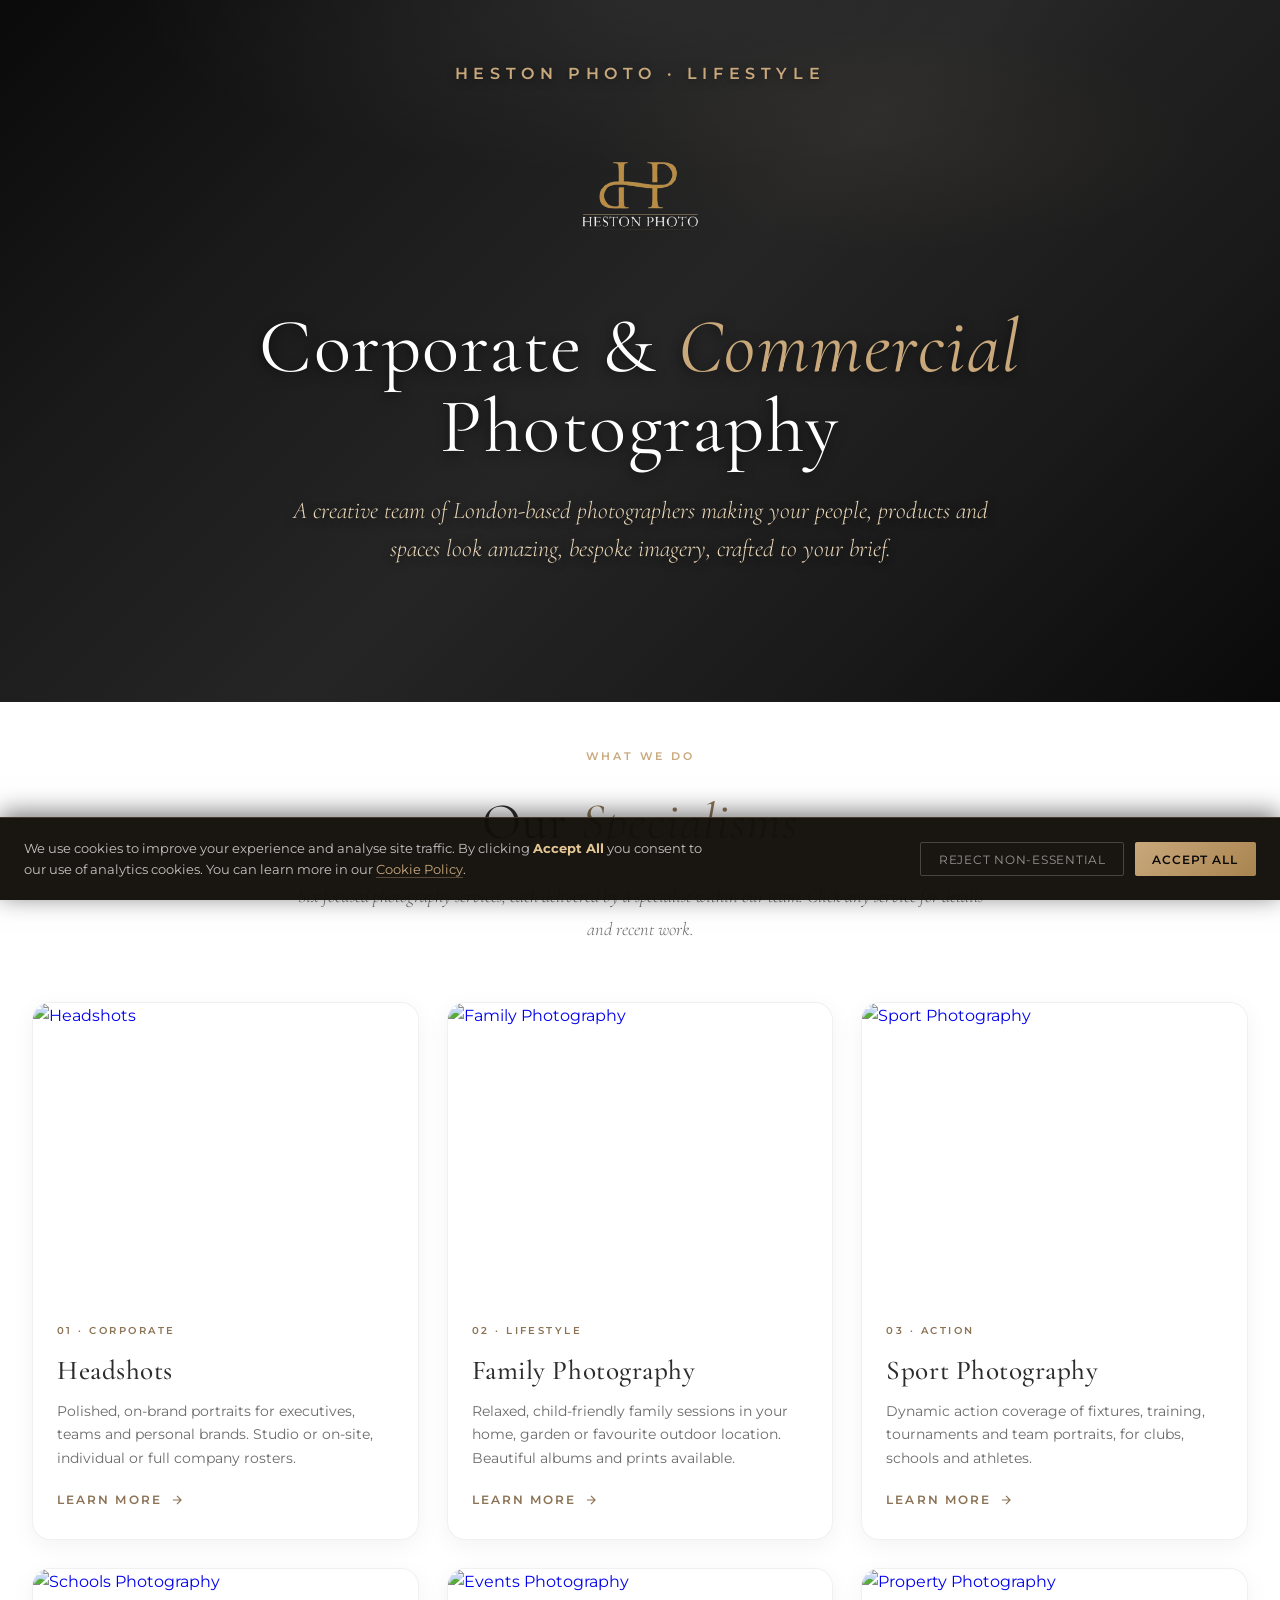
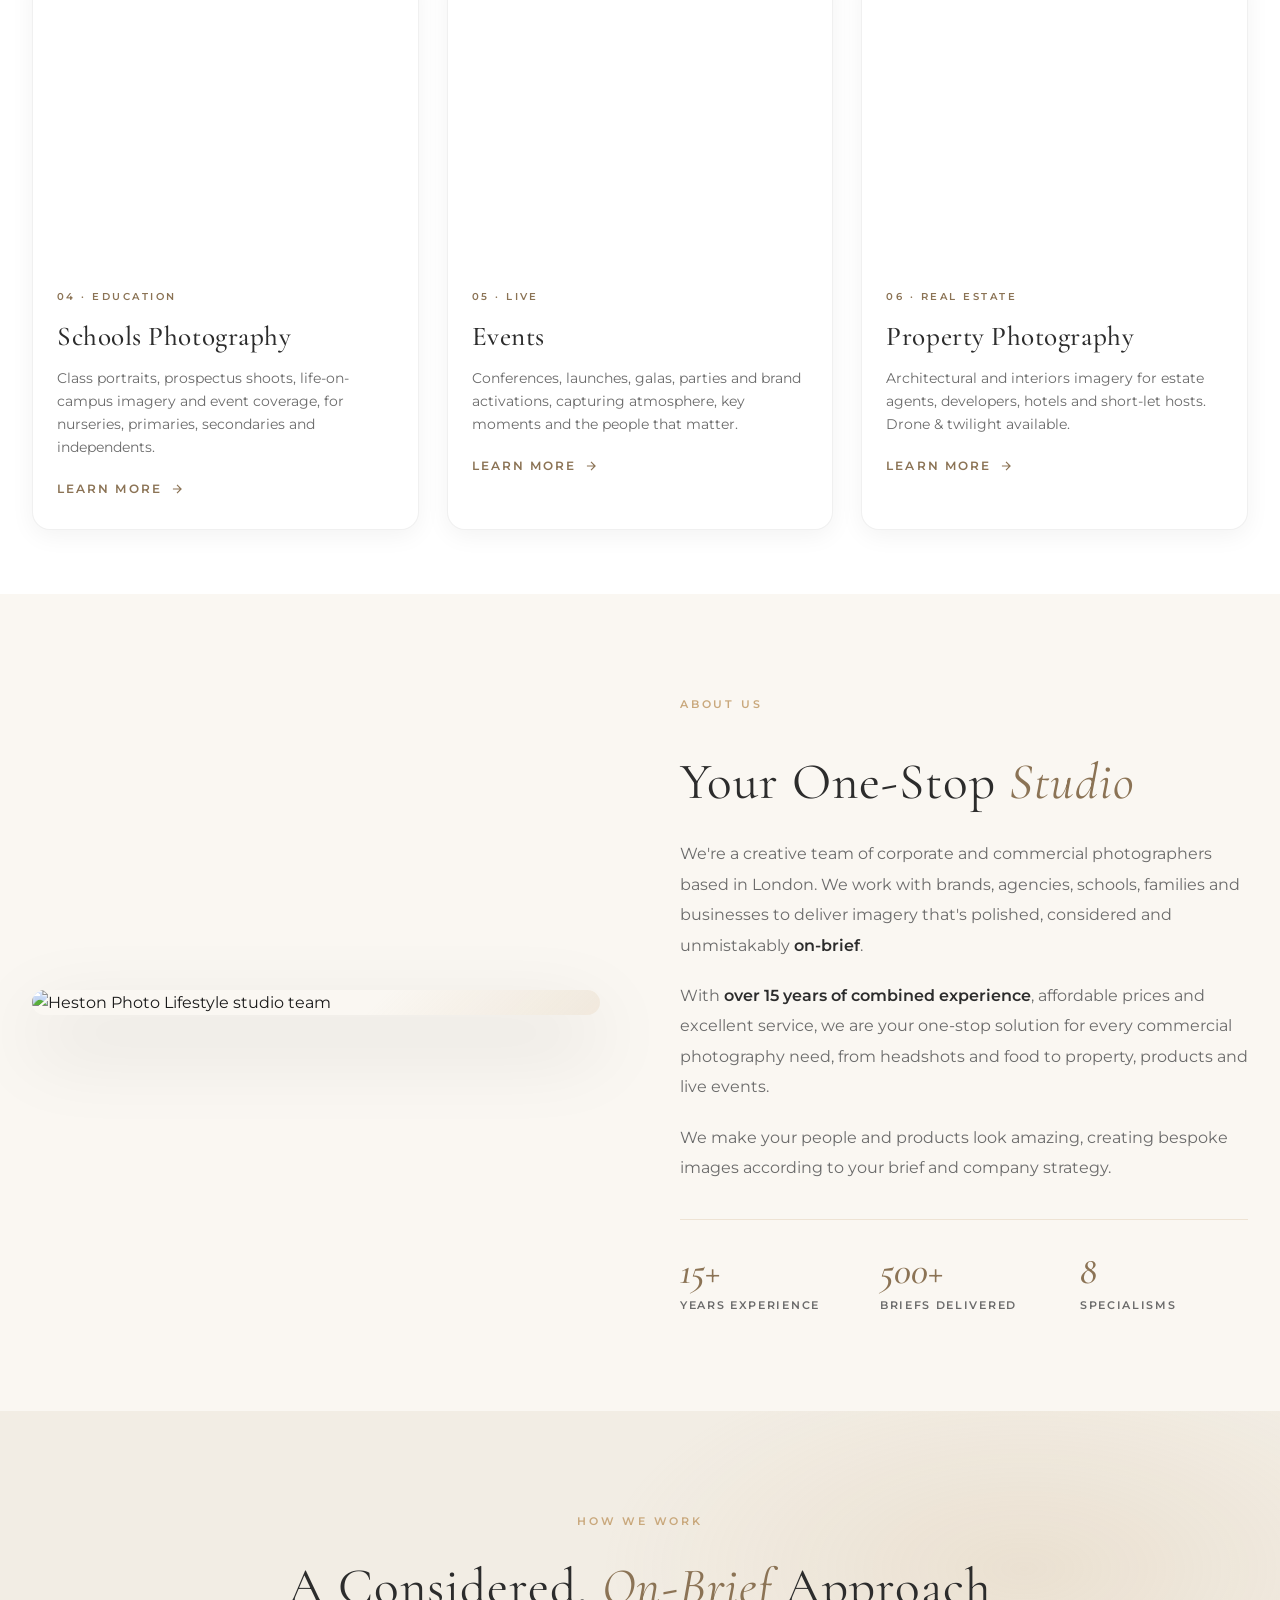
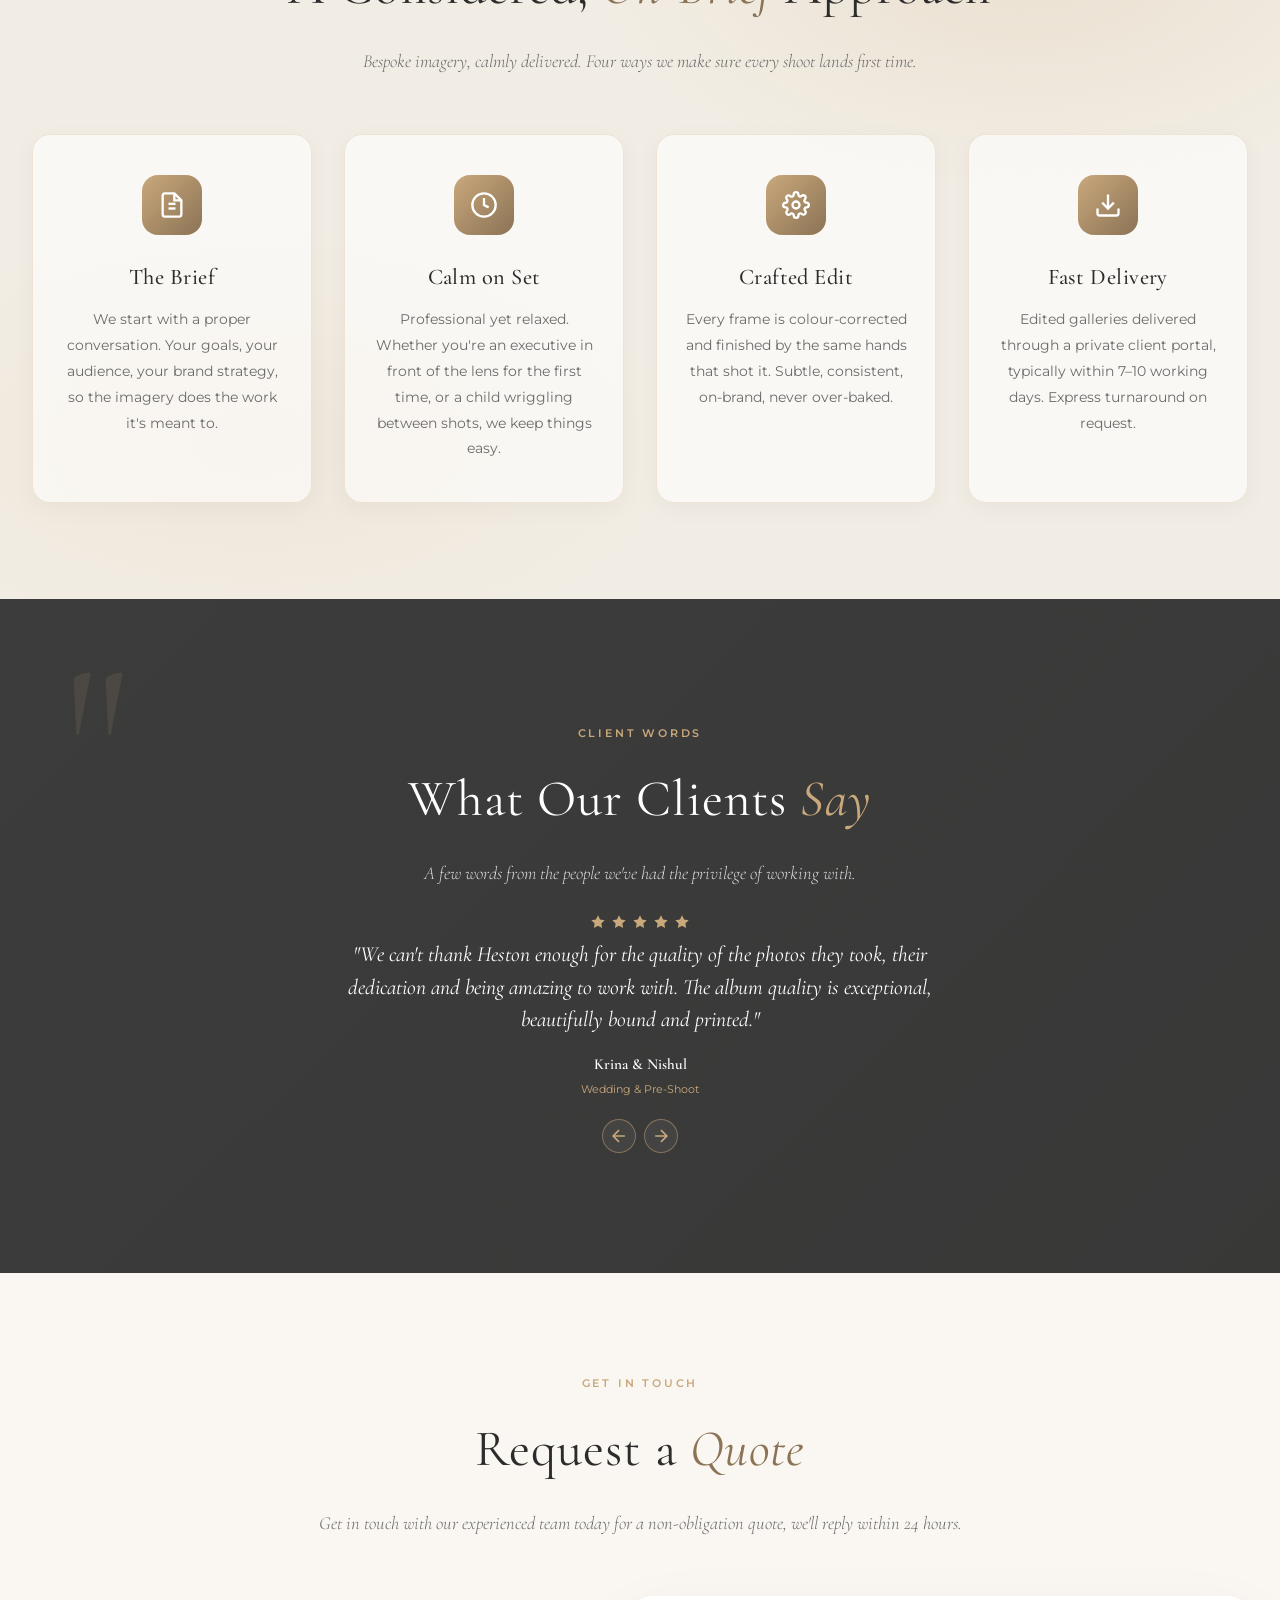
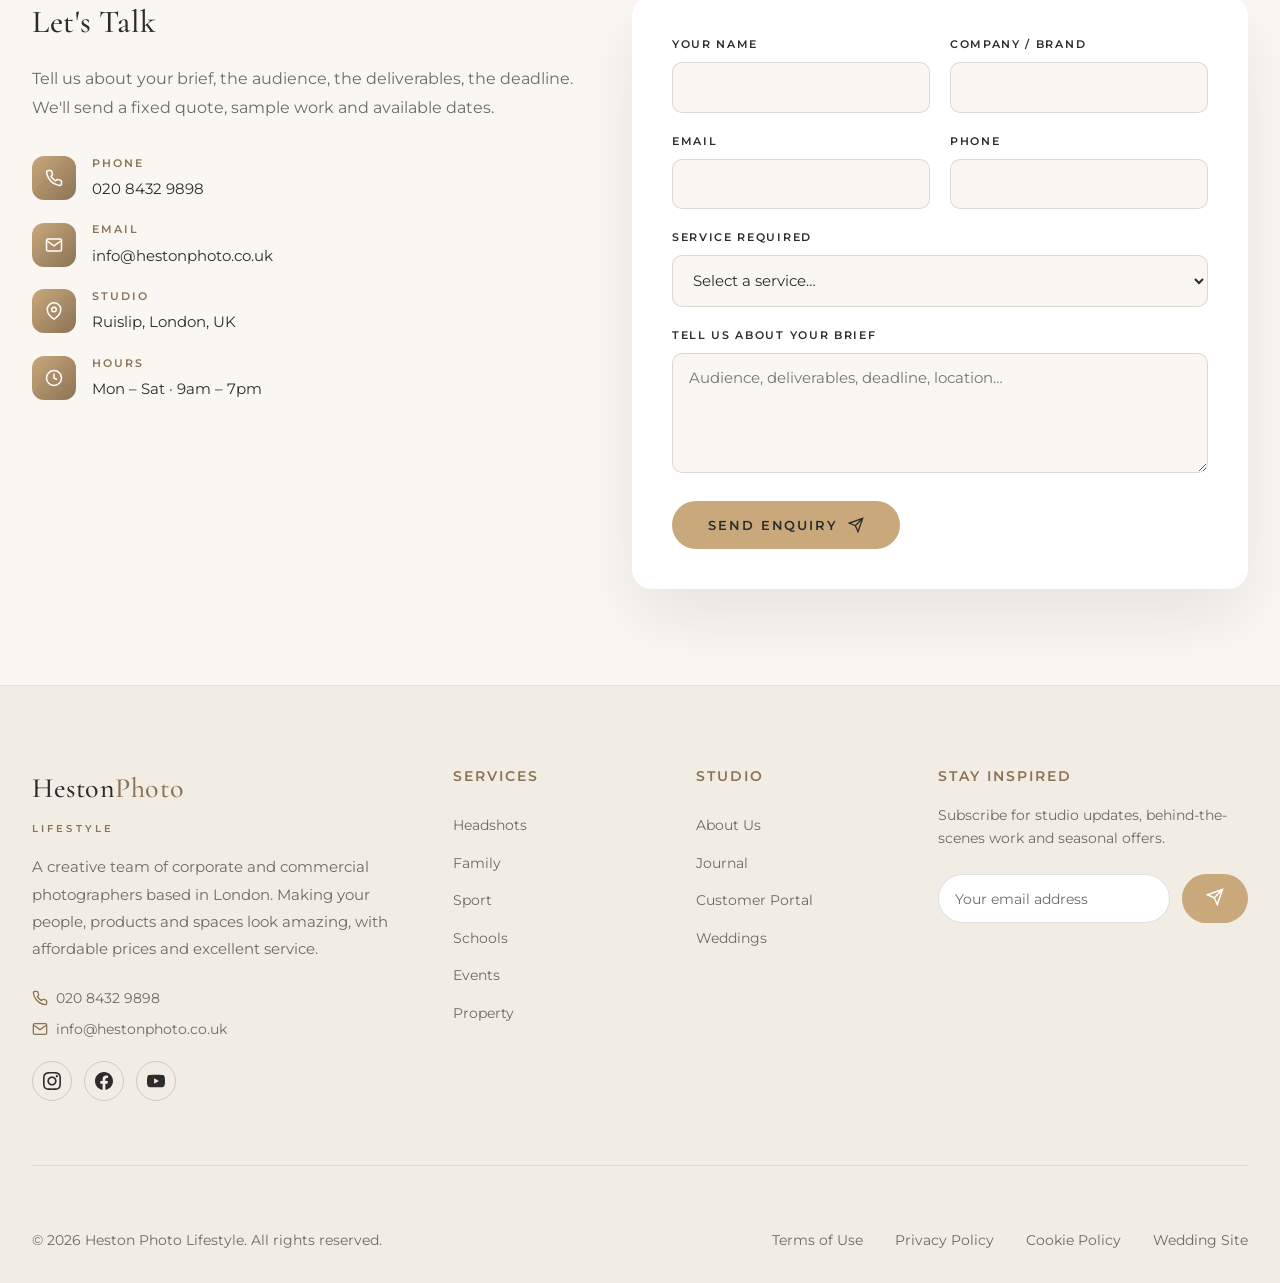
==== index.html @ fe681301 "Add files via upload" ====
<!DOCTYPE html>
<html lang="en-GB">
<head>
    <meta charset="UTF-8">
    <meta name="viewport" content="width=device-width, initial-scale=1.0, viewport-fit=cover">

    <!-- Google Analytics loaded conditionally by cookie-consent.js -->
    <script src="/cookie-consent.js"></script>
    <meta name="theme-color" content="#2C2C2C">
    <meta name="apple-mobile-web-app-capable" content="yes">
    <meta name="apple-mobile-web-app-status-bar-style" content="black-translucent">

    <!-- Primary SEO Meta Tags -->
    <title>Heston Photo Lifestyle – Premium Corporate &amp; Commercial Photography London</title>
    <meta name="description" content="Heston Photo Lifestyle – London's creative team of corporate &amp; commercial photographers. Headshots, family, food, product, property, schools, sport &amp; events photography. 15+ years experience.">
    <meta name="keywords" content="commercial photography London, corporate photographer London, headshot photographer London, family photographer London, food photographer, product photography, property photographer, schools photography, event photographer London, lifestyle photography UK">

    <link rel="canonical" href="https://lifestyle.hestonphoto.com/">
    <meta name="language" content="English">
    <meta name="geo.region" content="GB-LND">
    <meta name="geo.placename" content="Ruislip, London, UK">

    <!-- Open Graph -->
    <meta property="og:type" content="website">
    <meta property="og:url" content="https://lifestyle.hestonphoto.com/">
    <meta property="og:title" content="Heston Photo Lifestyle – Premium Corporate &amp; Commercial Photography London">
    <meta property="og:description" content="London's creative team of corporate &amp; commercial photographers. 15+ years experience across headshots, family, food, product, property, events &amp; more.">
    <meta property="og:image" content="https://lifestyle.hestonphoto.com/og-image.jpg">
    <meta property="og:image:width" content="1200">
    <meta property="og:image:height" content="630">
    <meta property="og:site_name" content="Heston Photo Lifestyle">
    <meta property="og:locale" content="en_GB">

    <!-- Twitter Card -->
    <meta name="twitter:card" content="summary_large_image">
    <meta name="twitter:title" content="Heston Photo Lifestyle – Corporate &amp; Commercial Photography London">
    <meta name="twitter:description" content="A creative team of corporate &amp; commercial photographers in London. Headshots, food, product, property, family &amp; more.">
    <meta name="twitter:image" content="https://lifestyle.hestonphoto.com/og-image.jpg">

    <!-- Favicons -->
    <link rel="icon" type="image/x-icon" href="favicon.ico">
    <link rel="apple-touch-icon" href="apple-touch-icon.png">

    <!-- Preconnect -->
    <link rel="preconnect" href="https://fonts.googleapis.com">
    <link rel="preconnect" href="https://fonts.gstatic.com" crossorigin>

    <!-- Fonts -->
    <link href="https://fonts.googleapis.com/css2?family=Cormorant+Garamond:ital,wght@0,300;0,400;0,500;0,600;0,700;1,400;1,500&family=Montserrat:wght@300;400;500;600;700&display=swap" rel="stylesheet" media="print" onload="this.media='all'">
    <noscript><link href="https://fonts.googleapis.com/css2?family=Cormorant+Garamond:ital,wght@0,300;0,400;0,500;0,600;0,700;1,400;1,500&family=Montserrat:wght@300;400;500;600;700&display=swap" rel="stylesheet"></noscript>

    <!-- AOS Animation Library -->
    <link href="https://unpkg.com/aos@2.3.1/dist/aos.css" rel="stylesheet" media="print" onload="this.media='all'">

    <!-- Structured Data -->
    <script type="application/ld+json">
    {
      "@context": "https://schema.org",
      "@type": "ProfessionalService",
      "name": "Heston Photo Lifestyle",
      "description": "Premium corporate and commercial photography studio in London. Headshots, family, food, product, property, schools, sport and event photography.",
      "url": "https://lifestyle.hestonphoto.com",
      "telephone": "+442084329898",
      "email": "info@hestonphoto.co.uk",
      "image": "https://lifestyle.hestonphoto.com/og-image.jpg",
      "priceRange": "££",
      "address": {
        "@type": "PostalAddress",
        "addressLocality": "Ruislip",
        "addressRegion": "London",
        "addressCountry": "GB"
      },
      "geo": { "@type": "GeoCoordinates", "latitude": 51.5734, "longitude": -0.4215 },
      "openingHoursSpecification": {
        "@type": "OpeningHoursSpecification",
        "dayOfWeek": ["Monday","Tuesday","Wednesday","Thursday","Friday","Saturday"],
        "opens": "09:00",
        "closes": "19:00"
      },
      "sameAs": [
        "https://www.instagram.com/hestonphoto",
        "https://www.facebook.com/thehestonphoto/"
      ]
    }
    </script>

    <style>
        :root {
            --gold: #C9A87C;
            --gold-light: #E8D5B7;
            --gold-dark: #8B7355;
            --cream: #FAF7F2;
            --cream-dark: #EDE7DC;
            --charcoal: #2C2C2C;
            --charcoal-light: #3D3D3D;
            --white: #FFFFFF;
            --text-dark: #1A1A1A;
            --text-light: #6B6B6B;
            --black: #000000;
        }

        * { margin: 0; padding: 0; box-sizing: border-box; }

        html { scroll-behavior: smooth; width: 100%; overflow-x: hidden; }

        body {
            font-family: 'Montserrat', sans-serif;
            background: var(--cream);
            color: var(--text-dark);
            line-height: 1.6;
            overflow-x: hidden;
            width: 100%;
            min-width: 100%;
            max-width: 100vw;
        }

        h1, h2, h3, h4 {
            font-family: 'Cormorant Garamond', serif;
            font-weight: 500;
            letter-spacing: 0.02em;
        }

        /* Preloader */
        .preloader {
            position: fixed;
            inset: 0;
            background: var(--cream);
            display: flex;
            align-items: center;
            justify-content: center;
            z-index: 9999;
            transition: opacity 0.5s ease, visibility 0.5s ease;
        }
        .preloader.hidden { opacity: 0; visibility: hidden; }
        .preloader-content { text-align: center; }
        .preloader-logo {
            font-family: 'Cormorant Garamond', serif;
            font-size: 2.5rem;
            color: var(--charcoal);
            margin-bottom: 1.5rem;
            letter-spacing: 0.02em;
        }
        .preloader-logo span { color: var(--gold-dark); }
        .preloader-tag {
            font-size: 0.7rem;
            font-weight: 500;
            letter-spacing: 0.3em;
            text-transform: uppercase;
            color: var(--gold-dark);
            margin-bottom: 1.5rem;
        }
        .preloader-bar {
            width: 200px;
            height: 2px;
            background: rgba(0, 0, 0, 0.08);
            border-radius: 2px;
            overflow: hidden;
            margin: 0 auto;
        }
        .preloader-progress {
            height: 100%;
            background: var(--gold);
            animation: preload 1.8s ease-in-out forwards;
        }
        @keyframes preload {
            0% { width: 0; }
            100% { width: 100%; }
        }

        /* Header */
        header {
            position: fixed;
            top: 0; left: 0; right: 0;
            z-index: 1000;
            background: rgba(250, 247, 242, 0.96);
            backdrop-filter: blur(20px);
            padding: 0.75rem 0;
            box-shadow: 0 4px 24px rgba(0, 0, 0, 0.06);
            border-bottom: 1px solid rgba(0,0,0,0.05);
            opacity: 0;
            visibility: hidden;
            transition: opacity 0.4s ease, visibility 0.4s ease;
        }
        header.visible {
            opacity: 1;
            visibility: visible;
        }
        header nav a { color: var(--charcoal); }
        header nav a:hover { color: var(--gold-dark); }
        header .nav-cta { color: var(--gold-dark) !important; }
        header .nav-cta:hover { color: var(--white) !important; background: var(--gold); }
        header .logo h1 { color: var(--charcoal); }
        header .mobile-menu-toggle span { background: var(--charcoal); }
        .header-container {
            max-width: 1400px;
            margin: 0 auto;
            padding: 0 2rem;
            display: flex;
            justify-content: space-between;
            align-items: center;
        }
        .logo {
            display: flex;
            align-items: center;
            gap: 0.75rem;
            text-decoration: none;
        }
        .logo-img { height: 50px; width: auto; }
        .logo h1 { font-size: 1.4rem; color: var(--white); letter-spacing: 0.02em; line-height: 1.1; }
        .logo h1 span { color: var(--gold); }
        .logo-sub {
            display: block;
            font-family: 'Montserrat', sans-serif;
            font-size: 0.55rem;
            font-weight: 600;
            letter-spacing: 0.3em;
            text-transform: uppercase;
            color: var(--gold);
            margin-top: 2px;
        }
        nav ul { display: flex; list-style: none; gap: 2.5rem; }
        nav a {
            text-decoration: none;
            color: var(--white);
            font-size: 0.8rem;
            font-weight: 400;
            letter-spacing: 0.15em;
            text-transform: uppercase;
            position: relative;
            padding: 0.5rem 0;
            transition: color 0.3s ease;
        }
        nav a::after {
            content: '';
            position: absolute;
            bottom: 0; left: 0;
            width: 0; height: 2px;
            background: var(--gold);
            transition: width 0.3s ease;
        }
        nav a:hover { color: var(--gold); }
        nav a:hover::after { width: 100%; }

        /* Submenu (Services dropdown) */
        nav .has-submenu { position: relative; }
        nav .submenu {
            position: absolute;
            top: calc(100% + 8px);
            left: 50%;
            transform: translateX(-50%) translateY(-8px);
            background: rgba(255,255,255,0.98);
            border: 1px solid rgba(0,0,0,0.06);
            border-radius: 6px;
            padding: 0.6rem 0;
            min-width: 220px;
            display: flex !important;
            flex-direction: column;
            gap: 0;
            opacity: 0;
            visibility: hidden;
            pointer-events: none;
            transition: all 0.25s ease;
            backdrop-filter: blur(10px);
            box-shadow: 0 12px 30px rgba(0,0,0,0.12);
            z-index: 100;
        }
        nav .has-submenu:hover .submenu,
        nav .has-submenu:focus-within .submenu {
            opacity: 1;
            visibility: visible;
            pointer-events: auto;
            transform: translateX(-50%) translateY(0);
        }
        nav .submenu li { width: 100%; }
        nav .submenu a {
            display: block;
            padding: 0.7rem 1.4rem;
            font-size: 0.72rem;
            letter-spacing: 0.18em;
            white-space: nowrap;
            text-align: left;
        }
        nav .submenu a::after { display: none; }
        nav .submenu a { color: var(--charcoal); }
        nav .submenu a:hover { color: var(--gold-dark); background: rgba(201,168,124,0.10); }

        .nav-cta {
            padding: 0.75rem 1.5rem;
            background: transparent;
            border: 1px solid var(--gold);
            color: var(--gold) !important;
            border-radius: 50px;
            transition: all 0.3s ease !important;
        }
        .nav-cta:hover { background: var(--gold); color: var(--charcoal) !important; }
        .nav-cta::after { display: none; }
        .mobile-menu-toggle { display: none; flex-direction: column; gap: 5px; cursor: pointer; padding: 10px; z-index: 1001; }
        .mobile-menu-toggle span { width: 25px; height: 2px; background: var(--white); transition: all 0.3s ease; }
        .mobile-menu-toggle.active span:nth-child(1) { transform: rotate(45deg) translate(5px, 5px); }
        .mobile-menu-toggle.active span:nth-child(2) { opacity: 0; }
        .mobile-menu-toggle.active span:nth-child(3) { transform: rotate(-45deg) translate(5px, -5px); }

        /* Hero */
        .hero {
            min-height: 78vh;
            min-height: 78dvh;
            position: relative;
            display: flex;
            flex-direction: column;
            align-items: center;
            justify-content: center;
            overflow: hidden;
            background: linear-gradient(135deg, #0a0a0a 0%, #1a1a1a 25%, #252525 50%, #1a1a1a 75%, #0a0a0a 100%);
            color: var(--white);
            text-align: center;
            padding: 2rem 2rem 4rem;
        }
        .hero::before {
            content: '';
            position: absolute;
            inset: 0;
            background:
                radial-gradient(ellipse 80% 50% at 50% 0%, rgba(255,255,255,0.06) 0%, transparent 50%),
                radial-gradient(ellipse 60% 40% at 70% 20%, rgba(201,168,124,0.06) 0%, transparent 40%);
            z-index: 0;
        }
        .hero-grid {
            display: none; /* Hero uses a plain shaded background, no image mosaic */
        }
        .hero-grid img { width: 100%; height: 100%; object-fit: cover; }
        .hero-overlay {
            position: absolute;
            inset: 0;
            background: linear-gradient(180deg, rgba(120,120,120,0) 0%, rgba(100,100,100,0) 100%);
            z-index: 2;
        }
        .hero-content {
            position: relative;
            z-index: 3;
            max-width: 900px;
        }
        .hero-tag {
            font-size: 1rem;
            font-weight: 600;
            letter-spacing: 0.35em;
            text-transform: uppercase;
            color: var(--gold);
            margin-bottom: 0.5rem;
            text-shadow: 0 2px 8px rgba(0,0,0,0.5);
        }
        .hero-logo-img {
            height: clamp(120px, 25vmin, 220px);
            width: auto;
            margin: 0 auto 0rem;
            display: block;
        }
        .hero h1 {
            font-size: clamp(2.5rem, 6vw, 5rem);
            font-weight: 400;
            line-height: 1.05;
            margin-bottom: 1.5rem;
            text-shadow: 0 3px 12px rgba(0,0,0,0.6);
        }
        .hero h1 em { font-style: italic; color: var(--gold); }
        .hero-tagline {
            font-family: 'Cormorant Garamond', serif;
            font-style: italic;
            font-size: clamp(1.1rem, 2vw, 1.5rem);
            font-weight: 300;
            color: var(--gold-light);
            max-width: 720px;
            margin: 0 auto 2.5rem;
            line-height: 1.6;
            text-shadow: 0 2px 8px rgba(0,0,0,0.5);
        }
        .hero-cta-row {
            display: flex;
            gap: 1rem;
            justify-content: center;
            flex-wrap: wrap;
        }
        .hero-scroll {
            position: absolute;
            bottom: 2rem;
            left: 50%;
            transform: translateX(-50%);
            z-index: 3;
            color: rgba(255,255,255,0.5);
            font-size: 0.65rem;
            letter-spacing: 0.3em;
            text-transform: uppercase;
            text-align: center;
            text-decoration: none;
        }
        .hero-scroll-line {
            width: 1px;
            height: 30px;
            background: rgba(255,255,255,0.3);
            margin: 0.5rem auto 0;
            position: relative;
            overflow: hidden;
        }
        .hero-scroll-line::after {
            content: '';
            position: absolute;
            top: 0; left: 0;
            width: 100%; height: 30%;
            background: var(--gold);
            animation: scroll-pulse 2s ease-in-out infinite;
        }
        @keyframes scroll-pulse {
            0% { transform: translateY(-100%); }
            100% { transform: translateY(330%); }
        }

        /* Buttons */
        .btn {
            display: inline-flex;
            align-items: center;
            gap: 0.6rem;
            padding: 1rem 2.25rem;
            font-size: 0.8rem;
            font-weight: 600;
            letter-spacing: 0.15em;
            text-transform: uppercase;
            text-decoration: none;
            border-radius: 50px;
            transition: all 0.3s ease;
            cursor: pointer;
            border: none;
            font-family: 'Montserrat', sans-serif;
        }
        .btn-primary { background: var(--gold); color: var(--charcoal); }
        .btn-primary:hover { background: var(--gold-light); transform: translateY(-2px); box-shadow: 0 12px 30px rgba(201,168,124,0.35); }
        .btn-outline { background: transparent; border: 1px solid var(--gold); color: var(--gold); }
        .btn-outline:hover { background: var(--gold); color: var(--charcoal); }
        .btn svg { width: 16px; height: 16px; }

        /* Sections */
        section { padding: 6rem 2rem; width: 100%; }
        .section-container { max-width: 1400px; margin: 0 auto; width: 100%; }
        .section-header { text-align: center; margin-bottom: 3.5rem; }
        .section-label {
            display: inline-block;
            font-size: 0.7rem;
            font-weight: 600;
            letter-spacing: 0.25em;
            text-transform: uppercase;
            color: var(--gold);
            margin-bottom: 1rem;
        }
        .section-title {
            font-size: clamp(2rem, 4vw, 3.5rem);
            color: var(--charcoal);
            margin-bottom: 1rem;
            font-weight: 400;
        }
        .section-title em { font-style: italic; color: var(--gold-dark); }
        .section-subtitle {
            font-family: 'Cormorant Garamond', serif;
            font-size: 1.15rem;
            font-weight: 300;
            font-style: italic;
            color: var(--text-light);
            max-width: 700px;
            margin: 0 auto;
            line-height: 1.8;
        }

        /* Intro / Studio */
        .intro-section { background: var(--cream); }
        .intro-grid {
            display: grid;
            grid-template-columns: 1fr 1fr;
            gap: 5rem;
            align-items: center;
        }
        .intro-image {
            position: relative;
            border-radius: 16px;
            overflow: hidden;
            box-shadow: 0 30px 80px rgba(0, 0, 0, 0.15);
        }
        .intro-image img { width: 100%; height: auto; display: block; }
        .intro-image::after {
            content: '';
            position: absolute;
            inset: 0;
            background: linear-gradient(135deg, transparent 60%, rgba(201,168,124,0.18));
            pointer-events: none;
        }
        .intro-content .section-label,
        .intro-content .section-title { text-align: left; }
        .intro-content .section-title { margin-top: 0.75rem; }
        .intro-content p {
            font-size: 1rem;
            color: var(--text-light);
            line-height: 1.9;
            margin-bottom: 1.25rem;
        }
        .intro-content p strong { color: var(--charcoal); font-weight: 600; }
        .intro-stats {
            display: grid;
            grid-template-columns: repeat(3, 1fr);
            gap: 2rem;
            margin-top: 2.25rem;
            padding-top: 2rem;
            border-top: 1px solid rgba(201, 168, 124, 0.25);
        }
        .stat-item .stat-number {
            font-family: 'Cormorant Garamond', serif;
            font-size: 2.4rem;
            font-weight: 500;
            color: var(--gold-dark);
            font-style: italic;
            line-height: 1;
            margin-bottom: 0.4rem;
        }
        .stat-item .stat-label {
            font-size: 0.7rem;
            font-weight: 600;
            letter-spacing: 0.15em;
            text-transform: uppercase;
            color: var(--text-light);
        }

        /* Services Grid */
        .services-section { background: var(--white); padding-top: 2.5rem; padding-bottom: 4rem; }
        .services-grid {
            display: grid;
            grid-template-columns: repeat(3, 1fr);
            gap: 1.75rem;
        }
        @media (max-width: 992px) { .services-grid { grid-template-columns: repeat(2, 1fr); } }
        @media (max-width: 600px) { .services-grid { grid-template-columns: 1fr; } }
        .service-card {
            display: flex;
            flex-direction: column;
            border-radius: 18px;
            overflow: hidden;
            cursor: pointer;
            text-decoration: none;
            transition: transform 0.4s ease, box-shadow 0.4s ease;
            background: var(--white);
            border: 1px solid rgba(0,0,0,0.06);
            box-shadow: 0 6px 24px rgba(0,0,0,0.05);
        }
        .service-card-img {
            display: block;
            width: 100%;
            aspect-ratio: 4 / 3;
            object-fit: cover;
            object-position: top center;
            transition: transform 0.6s ease;
        }
        .service-card-content {
            padding: 1.5rem 1.5rem 1.75rem;
            color: var(--charcoal);
        }
        .service-card-tag {
            display: inline-block;
            font-size: 0.62rem;
            font-weight: 600;
            letter-spacing: 0.25em;
            text-transform: uppercase;
            color: var(--gold-dark);
            margin-bottom: 0.65rem;
        }
        .service-card-content h3 {
            font-size: 1.7rem;
            color: var(--charcoal);
            margin-bottom: 0.5rem;
        }
        .service-card-content p {
            font-size: 0.85rem;
            color: var(--text-light);
            line-height: 1.7;
            margin-bottom: 1rem;
        }
        .service-card-link {
            display: inline-flex;
            align-items: center;
            gap: 0.5rem;
            font-size: 0.72rem;
            font-weight: 600;
            letter-spacing: 0.18em;
            text-transform: uppercase;
            color: var(--gold-dark);
            text-decoration: none;
            transition: gap 0.3s ease;
        }
        .service-card-link svg { width: 14px; height: 14px; }
        .service-card:hover { transform: translateY(-8px); box-shadow: 0 30px 70px rgba(0,0,0,0.15); }
        .service-card:hover .service-card-img { transform: scale(1.04); }
        .service-card:hover .service-card-link { gap: 0.85rem; }

        /* Approach */
        .approach-section {
            background: #F2EDE4;
            color: var(--charcoal);
            position: relative;
            overflow: hidden;
        }
        .approach-section::before {
            content: '';
            position: absolute;
            inset: 0;
            background:
                radial-gradient(ellipse 60% 50% at 80% 20%, rgba(201,168,124,0.18) 0%, transparent 55%),
                radial-gradient(ellipse 60% 50% at 20% 80%, rgba(201,168,124,0.10) 0%, transparent 55%);
            pointer-events: none;
        }
        .approach-section .section-container { position: relative; z-index: 1; }
        .approach-section .section-title { color: var(--charcoal); }
        .approach-section .section-subtitle { color: var(--text-light); }
        .approach-grid {
            display: grid;
            grid-template-columns: repeat(auto-fit, minmax(min(240px, 100%), 1fr));
            gap: 2rem;
        }
        .approach-card {
            text-align: center;
            padding: 2.5rem 1.75rem;
            background: rgba(255,255,255,0.6);
            border: 1px solid rgba(201,168,124,0.25);
            border-radius: 18px;
            transition: all 0.4s ease;
            box-shadow: 0 6px 24px rgba(0,0,0,0.04);
        }
        .approach-card:hover {
            background: #fff;
            border-color: rgba(201,168,124,0.55);
            transform: translateY(-6px);
            box-shadow: 0 16px 40px rgba(0,0,0,0.08);
        }
        .approach-card .icon {
            width: 60px;
            height: 60px;
            border-radius: 16px;
            background: linear-gradient(135deg, var(--gold), var(--gold-dark));
            display: flex;
            align-items: center;
            justify-content: center;
            margin: 0 auto 1.5rem;
        }
        .approach-card .icon svg { width: 28px; height: 28px; stroke: var(--white); fill: none; stroke-width: 2; }
        .approach-card h3 {
            font-size: 1.4rem;
            color: var(--charcoal);
            margin-bottom: 0.75rem;
        }
        .approach-card p {
            font-size: 0.9rem;
            color: var(--text-light);
            line-height: 1.8;
        }

        /* Portfolio Mosaic */
        .portfolio-section { background: var(--cream); }
        /* Masonry via CSS columns — each tile keeps its image's natural aspect ratio (no cropping) */
        .portfolio-mosaic {
            column-count: 4;
            column-gap: 1rem;
        }
        .mosaic-item {
            position: relative;
            overflow: hidden;
            border-radius: 12px;
            cursor: pointer;
            display: block;
            width: 100%;
            margin-bottom: 1rem;
            break-inside: avoid;
            -webkit-column-break-inside: avoid;
        }
        .mosaic-item img { width: 100%; height: auto; display: block; transition: transform 0.6s ease; }
        .mosaic-item:hover img { transform: scale(1.08); }
        .mosaic-item::after {
            content: '';
            position: absolute;
            inset: 0;
            background: linear-gradient(180deg, transparent 50%, rgba(0,0,0,0.6) 100%);
            opacity: 0;
            transition: opacity 0.4s ease;
        }
        .mosaic-item:hover::after { opacity: 1; }
        .mosaic-label {
            position: absolute;
            bottom: 1rem;
            left: 1.25rem;
            color: var(--white);
            font-size: 0.8rem;
            font-weight: 600;
            letter-spacing: 0.15em;
            text-transform: uppercase;
            opacity: 0;
            transform: translateY(8px);
            transition: all 0.4s ease;
            z-index: 2;
        }
        .mosaic-item:hover .mosaic-label { opacity: 1; transform: translateY(0); }

        /* Testimonials */
        .testimonials-section {
            position: relative;
            overflow: hidden;
            background-size: cover;
            background-attachment: fixed;
            background-position: center;
            transition: background-image 0.5s ease-in-out;
        }

        .testimonials-section::before {
            content: '';
            position: absolute;
            top: 0;
            left: 0;
            right: 0;
            bottom: 0;
            background: linear-gradient(135deg, rgba(44, 44, 44, 0.92) 0%, rgba(30, 30, 30, 0.88) 100%);
            z-index: 1;
        }

        .testimonials-section::after {
            content: '"';
            position: absolute;
            top: 5%;
            left: 5%;
            font-size: 14rem;
            font-family: 'Cormorant Garamond', serif;
            color: rgba(201, 168, 124, 0.12);
            line-height: 1;
            pointer-events: none;
            z-index: 2;
        }

        .testimonials-section .section-container {
            position: relative;
            z-index: 3;
            padding: 1.5rem 2rem;
        }

        .testimonials-section .section-label {
            color: var(--gold);
        }

        .testimonials-section .section-title {
            color: var(--white);
        }

        .testimonials-section .section-title em {
            color: var(--gold);
        }

        .testimonials-section .section-subtitle {
            color: rgba(255, 255, 255, 0.8);
        }

        .testimonials-section .section-header {
            margin-bottom: 1rem;
        }

        .testimonials-slider {
            position: relative;
            max-width: 650px;
            margin: 0 auto;
        }

        .testimonial-item {
            text-align: center;
            padding: 0.5rem;
        }

        .testimonial-stars {
            display: flex;
            justify-content: center;
            gap: 0.3rem;
            margin-bottom: 0.5rem;
        }

        .testimonial-stars svg {
            width: 16px;
            height: 16px;
            fill: var(--gold);
        }

        .testimonial-quote {
            font-family: 'Cormorant Garamond', serif;
            font-size: clamp(1rem, 1.8vw, 1.35rem);
            font-style: italic;
            color: var(--white);
            line-height: 1.5;
            margin-bottom: 1rem;
        }

        .testimonial-author {
            display: flex;
            flex-direction: column;
            align-items: center;
            gap: 0.35rem;
        }

        .author-image {
            display: none;
        }

        .author-name {
            font-family: 'Cormorant Garamond', serif;
            font-size: 0.95rem;
            color: var(--white);
            font-weight: 600;
        }

        .author-info {
            font-size: 0.7rem;
            color: var(--gold);
        }

        .testimonial-nav {
            display: flex;
            justify-content: center;
            gap: 0.5rem;
            margin-top: 0.75rem;
        }

        .testimonial-nav button {
            width: 34px;
            height: 34px;
            border-radius: 50%;
            border: 1px solid rgba(201, 168, 124, 0.5);
            background: rgba(255, 255, 255, 0.05);
            backdrop-filter: blur(4px);
            cursor: pointer;
            display: flex;
            align-items: center;
            justify-content: center;
            transition: all 0.3s ease;
        }

        .testimonial-nav button:hover {
            background: var(--gold);
            border-color: var(--gold);
        }

        .testimonial-nav button svg {
            width: 20px;
            height: 20px;
            stroke: var(--gold);
            transition: stroke 0.3s ease;
        }

        .testimonial-nav button:hover svg {
            stroke: var(--charcoal);
        }

        /* Contact */
        .contact-section {
            background: var(--cream);
            position: relative;
        }
        .contact-grid {
            display: grid;
            grid-template-columns: 1fr 1.1fr;
            gap: 2.5rem;
            align-items: start;
        }
        .contact-info {
            padding-left: 0;
        }
        .contact-info h3 {
            font-size: 2rem;
            color: var(--charcoal);
            margin-bottom: 1rem;
        }
        .contact-info > p {
            color: var(--text-light);
            line-height: 1.85;
            margin-bottom: 2rem;
        }
        .contact-details { display: flex; flex-direction: column; gap: 1.25rem; margin-bottom: 2rem; }
        .contact-item {
            display: flex;
            align-items: center;
            gap: 1rem;
        }
        .contact-item-icon {
            width: 44px;
            height: 44px;
            border-radius: 12px;
            background: linear-gradient(135deg, var(--gold), var(--gold-dark));
            display: flex;
            align-items: center;
            justify-content: center;
            flex-shrink: 0;
        }
        .contact-item-icon svg { width: 18px; height: 18px; stroke: var(--white); fill: none; stroke-width: 2; }
        .contact-item-content .label {
            font-size: 0.7rem;
            font-weight: 600;
            letter-spacing: 0.18em;
            text-transform: uppercase;
            color: var(--gold-dark);
            margin-bottom: 0.2rem;
        }
        .contact-item-content a, .contact-item-content span {
            color: var(--charcoal);
            text-decoration: none;
            font-size: 0.95rem;
            transition: color 0.3s ease;
        }
        .contact-item-content a:hover { color: var(--gold-dark); }
        .contact-form-wrap {
            background: var(--white);
            padding: 2.5rem;
            border-radius: 20px;
            box-shadow: 0 30px 70px rgba(0,0,0,0.08);
            width: 100%;
        }
        .contact-form { display: grid; gap: 1.25rem; }
        .form-row { display: grid; grid-template-columns: 1fr 1fr; gap: 1.25rem; }
        .form-field { display: flex; flex-direction: column; }
        .form-field label {
            font-size: 0.7rem;
            font-weight: 600;
            letter-spacing: 0.15em;
            text-transform: uppercase;
            color: var(--charcoal);
            margin-bottom: 0.5rem;
        }
        .form-field input,
        .form-field select,
        .form-field textarea {
            padding: 0.95rem 1rem;
            border: 1px solid rgba(0,0,0,0.12);
            border-radius: 10px;
            background: var(--cream);
            font-family: 'Montserrat', sans-serif;
            font-size: 0.92rem;
            color: var(--charcoal);
            transition: border-color 0.3s ease, background 0.3s ease;
            resize: vertical;
        }
        .form-field input:focus,
        .form-field select:focus,
        .form-field textarea:focus {
            outline: none;
            border-color: var(--gold);
            background: var(--white);
        }
        .form-field textarea { min-height: 120px; }
        .form-submit {
            justify-self: start;
            margin-top: 0.5rem;
        }

        /* Footer */
        footer {
            background: #F2EDE4;
            color: var(--charcoal);
            padding: 5rem 2rem 2rem;
            position: relative;
            overflow: hidden;
            border-top: 1px solid rgba(0,0,0,0.06);
        }
        footer::before {
            content: '';
            position: absolute;
            inset: 0;
            background: url("data:image/svg+xml,%3Csvg width='60' height='60' viewBox='0 0 60 60' xmlns='http://www.w3.org/2000/svg'%3E%3Cg fill='none' fill-rule='evenodd'%3E%3Cg fill='%23C9A87C' fill-opacity='0.02'%3E%3Cpath d='M36 34v-4h-2v4h-4v2h4v4h2v-4h4v-2h-4zm0-30V0h-2v4h-4v2h4v4h2V6h4V4h-4zM6 34v-4H4v4H0v2h4v4h2v-4h4v-2H6zM6 4V0H4v4H0v2h4v4h2V6h4V4H6z'/%3E%3C/g%3E%3C/g%3E%3C/svg%3E");
            z-index: -1;
        }
        .footer-container { max-width: 1400px; margin: 0 auto; position: relative; z-index: 1; }
        .footer-grid {
            display: grid;
            grid-template-columns: 2fr 1fr 1fr 1.5fr;
            gap: 4rem;
            margin-bottom: 4rem;
            padding-bottom: 4rem;
            border-bottom: 1px solid rgba(0,0,0,0.08);
        }
        .footer-brand h3 { font-size: 1.75rem; margin-bottom: 1rem; color: var(--charcoal); }
        .footer-brand h3 span { color: var(--gold-dark); }
        .footer-brand .footer-sub {
            display: block;
            font-family: 'Montserrat', sans-serif;
            font-size: 0.65rem;
            font-weight: 600;
            letter-spacing: 0.3em;
            text-transform: uppercase;
            color: var(--gold-dark);
            margin-top: -0.4rem;
            margin-bottom: 1rem;
        }
        .footer-brand p { color: var(--text-light); font-size: 0.95rem; line-height: 1.8; margin-bottom: 1.5rem; }
        .footer-social { display: flex; gap: 0.75rem; }
        .footer-social a {
            width: 40px; height: 40px; border-radius: 50%;
            border: 1px solid rgba(0,0,0,0.15);
            display: flex; align-items: center; justify-content: center;
            transition: all 0.3s ease;
        }
        .footer-social a:hover { background: var(--gold); border-color: var(--gold); }
        .footer-social a svg { width: 18px; height: 18px; fill: var(--charcoal); transition: fill 0.3s ease; }
        .footer-social a:hover svg { fill: var(--white); }
        .footer-contact-inline { display: flex; flex-direction: column; gap: 0.5rem; margin-bottom: 1.25rem; }
        .footer-contact-inline a {
            display: inline-flex; align-items: center; gap: 0.5rem;
            color: var(--text-light); text-decoration: none; font-size: 0.9rem;
            transition: color 0.3s ease;
        }
        .footer-contact-inline a:hover { color: var(--gold-dark); }
        .footer-contact-inline a svg { stroke: var(--gold-dark); flex-shrink: 0; }
        .footer-links h4 {
            font-family: 'Montserrat', sans-serif; font-size: 0.85rem; font-weight: 600;
            color: var(--gold-dark); text-transform: uppercase; letter-spacing: 0.15em; margin-bottom: 1.5rem;
        }
        .footer-links ul { list-style: none; }
        .footer-links li { margin-bottom: 0.75rem; }
        .footer-links a {
            color: var(--text-light); text-decoration: none;
            font-size: 0.9rem; transition: all 0.3s ease;
        }
        .footer-links a:hover { color: var(--gold-dark); padding-left: 0.5rem; }
        .footer-newsletter h4 {
            font-family: 'Montserrat', sans-serif; font-size: 0.85rem; font-weight: 600;
            color: var(--gold-dark); text-transform: uppercase; letter-spacing: 0.15em; margin-bottom: 1rem;
        }
        .footer-newsletter p { color: var(--text-light); font-size: 0.9rem; margin-bottom: 1.5rem; }
        .newsletter-form { display: flex; gap: 0.75rem; }
        .newsletter-form input {
            flex: 1; padding: 0.875rem 1rem; border: 1px solid rgba(0,0,0,0.12);
            border-radius: 50px; background: #fff; color: var(--charcoal);
            font-family: 'Montserrat', sans-serif; font-size: 0.9rem;
        }
        .newsletter-form input::placeholder { color: var(--text-light); }
        .newsletter-form input:focus { outline: none; border-color: var(--gold); }
        .newsletter-form button {
            padding: 0.875rem 1.5rem; background: var(--gold); border: none;
            border-radius: 50px; cursor: pointer; transition: all 0.3s ease;
        }
        .newsletter-form button:hover { background: var(--gold-dark); }
        .newsletter-form button svg { width: 18px; height: 18px; stroke: var(--white); }
        .footer-bottom { display: flex; justify-content: space-between; align-items: center; }
        .footer-copyright { color: var(--text-light); font-size: 0.85rem; }
        .footer-legal { display: flex; gap: 2rem; }
        .footer-legal a { color: var(--text-light); text-decoration: none; font-size: 0.85rem; transition: color 0.3s ease; }
        .footer-legal a:hover { color: var(--gold-dark); }

        /* Responsive */
        @media (max-width: 1200px) {
            .footer-grid { grid-template-columns: 1fr 1fr; gap: 3rem; }
        }
        @media (max-width: 968px) {
            section { padding: 4.5rem 1.5rem; }
            .intro-grid { grid-template-columns: 1fr; gap: 3rem; }
            .contact-grid { grid-template-columns: 1fr; gap: 2.5rem; }
            .portfolio-mosaic { column-count: 3; }
        }
        @media (max-width: 768px) {
            .mobile-menu-toggle { display: flex; }
            nav {
                position: fixed;
                top: 0; left: 0;
                width: 100%;
                height: 100vh;
                background: rgba(250,247,242,0.98);
                backdrop-filter: blur(20px);
                display: flex;
                align-items: center;
                justify-content: center;
                transform: translateX(100%);
                transition: transform 0.4s ease;
                z-index: 1000;
            }
            nav.active a { color: var(--charcoal); }
            nav.active .nav-cta { color: var(--gold-dark) !important; }
            nav.active { transform: translateX(0); }
            nav ul { flex-direction: column; gap: 2rem; text-align: center; }
            nav a { font-size: 1rem; }
            /* Mobile: show submenu inline */
            nav .submenu {
                position: static;
                transform: none;
                opacity: 1;
                visibility: visible;
                pointer-events: auto;
                background: transparent;
                border: none;
                box-shadow: none;
                padding: 0.8rem 0 0;
                min-width: 0;
                gap: 0.6rem;
            }
            nav .submenu a { text-align: center; font-size: 0.78rem; padding: 0.4rem 0; }
            .hero { padding: 6rem 1.25rem 3rem; }
            .hero-grid { grid-template-columns: repeat(3, 1fr); grid-template-rows: repeat(4, 1fr); }
            .form-row { grid-template-columns: 1fr; gap: 1rem; }
            .footer-grid { grid-template-columns: 1fr 1fr; gap: 2rem; }
            .footer-brand { grid-column: span 2; }
            .footer-bottom { flex-direction: column; gap: 1rem; text-align: center; }
            .portfolio-mosaic { column-count: 2; }
            .intro-stats { grid-template-columns: 1fr 1fr; gap: 1rem; }
            /* Testimonials - Mobile 768px */
            .testimonials-section { padding: 3rem 1.5rem; }
            .testimonials-section .section-container { padding: 1rem 0.5rem; }
            .testimonials-section::after { font-size: 12rem; top: 2%; left: 3%; }
            .testimonials-slider { max-width: 100%; }
            .testimonial-quote { font-size: 1.15rem; padding: 0 0.5rem; line-height: 1.6; }
            .testimonial-stars { gap: 0.4rem; margin-bottom: 0.75rem; }
            .testimonial-stars svg { width: 18px; height: 18px; }
            .testimonial-nav { margin-top: 1.5rem; gap: 0.75rem; }
            .testimonial-nav button { width: 44px; height: 44px; }
            .author-name { font-size: 1rem; }
            .author-info { font-size: 0.75rem; }
            .testimonial-author { gap: 0.5rem; }
        }
        @media (max-width: 480px) {
            section { padding: 3.5rem 1rem; }
            .header-container { padding: 0 1.25rem; }
            .logo h1 { font-size: 1.15rem; }
            .logo-img { height: 40px; }
            .logo-sub { font-size: 0.5rem; }
            .hero-cta-row { flex-direction: column; align-items: stretch; }
            .btn { justify-content: center; }
            .contact-form-wrap { padding: 1.75rem; }
            .footer-grid { grid-template-columns: 1fr; gap: 2rem; }
            .footer-brand { grid-column: auto; }
            .portfolio-mosaic { column-count: 1; }
            /* Testimonials - Mobile 480px */
            .testimonials-section { padding: 2.5rem 1rem; background-attachment: scroll; }
            .testimonials-section .section-container { padding: 0.75rem 0.25rem; }
            .testimonials-section .section-header { margin-bottom: 0.75rem; }
            .testimonials-section::after { font-size: 8rem; top: 1%; left: 2%; }
            .testimonial-item { padding: 0.25rem; }
            .testimonial-quote { font-size: 1rem; line-height: 1.65; padding: 0 0.25rem; }
            .testimonial-stars { gap: 0.35rem; margin-bottom: 0.6rem; }
            .testimonial-stars svg { width: 16px; height: 16px; }
            .author-name { font-size: 0.9rem; }
            .author-info { font-size: 0.7rem; }
            .testimonial-author { gap: 0.4rem; }
            .testimonial-nav { margin-top: 1.25rem; gap: 0.6rem; }
            .testimonial-nav button { width: 40px; height: 40px; }
            .testimonial-nav button svg { width: 18px; height: 18px; }
        }
    </style>
</head>
<body>

    <!-- Preloader -->
    <div class="preloader" id="preloader">
        <div class="preloader-content">
            <div class="preloader-logo">Heston<span>Photo</span></div>
            <div class="preloader-tag">Lifestyle</div>
            <div class="preloader-bar"><div class="preloader-progress"></div></div>
        </div>
    </div>

    <!-- Header -->
    <header id="header">
        <div class="header-container">
            <a href="#home" class="logo">
                <img src="logo.png" alt="Heston Photo Lifestyle" class="logo-img">
                <div>
                    <h1>Heston<span>Photo</span></h1>
                    <span class="logo-sub">Lifestyle</span>
                </div>
            </a>
            <nav id="nav">
                <ul>
                    <li><a href="#home">Home</a></li>
                    <li class="has-submenu">
                        <a href="#services">Services <svg viewBox="0 0 24 24" fill="none" stroke="currentColor" stroke-width="2" width="10" height="10" style="display:inline;vertical-align:middle;margin-left:4px;"><polyline points="6 9 12 15 18 9"/></svg></a>
                        <ul class="submenu">
                            <li><a href="services/headshots.html">Headshots</a></li>
                            <li><a href="services/family.html">Family Photography</a></li>
                            <li><a href="services/sport.html">Sport</a></li>
                            <li><a href="services/schools.html">Schools</a></li>
                            <li><a href="services/events.html">Events</a></li>
                            <li><a href="services/property.html">Property</a></li>
                        </ul>
                    </li>
                    <li><a href="#about">About</a></li>
                    <li><a href="blog.html">Journal</a></li>
                    <li><a href="https://hestonphoto.com" target="_blank" rel="noopener">Weddings</a></li>
                    <li><a href="portal.html" class="nav-cta">Customer Portal</a></li>
                </ul>
            </nav>
            <div class="mobile-menu-toggle" id="mobileMenuToggle">
                <span></span><span></span><span></span>
            </div>
        </div>
    </header>

    <!-- Hidden SEO H1 -->
    <h1 style="position:absolute;width:1px;height:1px;overflow:hidden;clip:rect(0,0,0,0);white-space:nowrap;border:0;">Heston Photo Lifestyle – Premium Corporate &amp; Commercial Photography in London, UK</h1>

    <!-- Hero -->
    <section class="hero" id="home">
        <div class="hero-grid">
            <img src="https://images.unsplash.com/photo-1573497019940-1c28c88b4f3e?w=600&h=400&fit=crop" alt="Headshot photography" loading="eager">
            <img src="https://images.unsplash.com/photo-1556909114-f6e7ad7d3136?w=600&h=400&fit=crop" alt="Product photography" loading="eager">
            <img src="https://images.unsplash.com/photo-1414235077428-338989a2e8c0?w=600&h=400&fit=crop" alt="Food photography" loading="eager">
            <img src="https://images.unsplash.com/photo-1560518883-ce09059eeffa?w=600&h=400&fit=crop" alt="Property photography" loading="eager">
            <img src="https://images.unsplash.com/photo-1544027993-37dbfe43562a?w=600&h=400&fit=crop" alt="Family photography" loading="eager">
            <img src="https://images.unsplash.com/photo-1530023367847-a683933f4172?w=600&h=400&fit=crop" alt="Sport photography" loading="eager">
            <img src="https://images.unsplash.com/photo-1511795409834-ef04bbd61622?w=600&h=400&fit=crop" alt="Food styling" loading="eager">
            <img src="https://images.unsplash.com/photo-1505691938895-1758d7feb511?w=600&h=400&fit=crop" alt="Event photography" loading="eager">
            <img src="https://images.unsplash.com/photo-1542744173-8e7e53415bb0?w=600&h=400&fit=crop" alt="Corporate" loading="eager">
            <img src="https://images.unsplash.com/photo-1564644014708-0e2bc4e8d3f8?w=600&h=400&fit=crop" alt="Schools photography" loading="eager">
            <img src="https://images.unsplash.com/photo-1492684223066-81342ee5ff30?w=600&h=400&fit=crop" alt="Events" loading="eager">
            <img src="https://images.unsplash.com/photo-1554260570-9140fd3b7614?w=600&h=400&fit=crop" alt="Lifestyle" loading="eager">
        </div>
        <div class="hero-overlay"></div>
        <div class="hero-content">
            <span class="hero-tag">Heston Photo · Lifestyle</span>
            <img src="logo.png" alt="Heston Photo" class="hero-logo-img">
            <h1>Corporate &amp; <em>Commercial</em><br>Photography</h1>
            <p class="hero-tagline">A creative team of London-based photographers making your people, products and spaces look amazing, bespoke imagery, crafted to your brief.</p>
        </div>
    </section>

    <!-- Services -->
    <section class="services-section" id="services">
        <div class="section-container">
            <div class="section-header" data-aos="fade-up">
                <span class="section-label">What We Do</span>
                <h2 class="section-title">Our <em>Specialisms</em></h2>
                <p class="section-subtitle">Six focused photography services, each delivered by a specialist within our team. Click any service for details and recent work.</p>
            </div>
            <div class="services-grid">
                <a href="services/headshots.html" class="service-card" data-aos="fade-up" data-aos-delay="50">
                    <img src="https://images.unsplash.com/photo-1573497019940-1c28c88b4f3e?w=800&h=900&fit=crop" alt="Headshots" class="service-card-img" loading="lazy">
                    <div class="service-card-content">
                        <span class="service-card-tag">01 · Corporate</span>
                        <h3>Headshots</h3>
                        <p>Polished, on-brand portraits for executives, teams and personal brands. Studio or on-site, individual or full company rosters.</p>
                        <span class="service-card-link">Learn more <svg viewBox="0 0 24 24" fill="none" stroke="currentColor" stroke-width="2"><path d="M5 12h14M12 5l7 7-7 7"/></svg></span>
                    </div>
                </a>

                <a href="services/family.html" class="service-card" data-aos="fade-up" data-aos-delay="100">
                    <img src="https://images.unsplash.com/photo-1544027993-37dbfe43562a?w=800&h=900&fit=crop" alt="Family Photography" class="service-card-img" loading="lazy">
                    <div class="service-card-content">
                        <span class="service-card-tag">02 · Lifestyle</span>
                        <h3>Family Photography</h3>
                        <p>Relaxed, child-friendly family sessions in your home, garden or favourite outdoor location. Beautiful albums and prints available.</p>
                        <span class="service-card-link">Learn more <svg viewBox="0 0 24 24" fill="none" stroke="currentColor" stroke-width="2"><path d="M5 12h14M12 5l7 7-7 7"/></svg></span>
                    </div>
                </a>

                <a href="services/sport.html" class="service-card" data-aos="fade-up" data-aos-delay="150">
                    <img src="https://images.unsplash.com/photo-1530023367847-a683933f4172?w=800&h=900&fit=crop" alt="Sport Photography" class="service-card-img" loading="lazy">
                    <div class="service-card-content">
                        <span class="service-card-tag">03 · Action</span>
                        <h3>Sport Photography</h3>
                        <p>Dynamic action coverage of fixtures, training, tournaments and team portraits, for clubs, schools and athletes.</p>
                        <span class="service-card-link">Learn more <svg viewBox="0 0 24 24" fill="none" stroke="currentColor" stroke-width="2"><path d="M5 12h14M12 5l7 7-7 7"/></svg></span>
                    </div>
                </a>

                <a href="services/schools.html" class="service-card" data-aos="fade-up" data-aos-delay="200">
                    <img src="https://images.unsplash.com/photo-1564644014708-0e2bc4e8d3f8?w=800&h=900&fit=crop" alt="Schools Photography" class="service-card-img" loading="lazy">
                    <div class="service-card-content">
                        <span class="service-card-tag">04 · Education</span>
                        <h3>Schools Photography</h3>
                        <p>Class portraits, prospectus shoots, life-on-campus imagery and event coverage, for nurseries, primaries, secondaries and independents.</p>
                        <span class="service-card-link">Learn more <svg viewBox="0 0 24 24" fill="none" stroke="currentColor" stroke-width="2"><path d="M5 12h14M12 5l7 7-7 7"/></svg></span>
                    </div>
                </a>

                <a href="services/events.html" class="service-card" data-aos="fade-up" data-aos-delay="250">
                    <img src="https://images.unsplash.com/photo-1492684223066-81342ee5ff30?w=800&h=900&fit=crop" alt="Events Photography" class="service-card-img" loading="lazy">
                    <div class="service-card-content">
                        <span class="service-card-tag">05 · Live</span>
                        <h3>Events</h3>
                        <p>Conferences, launches, galas, parties and brand activations, capturing atmosphere, key moments and the people that matter.</p>
                        <span class="service-card-link">Learn more <svg viewBox="0 0 24 24" fill="none" stroke="currentColor" stroke-width="2"><path d="M5 12h14M12 5l7 7-7 7"/></svg></span>
                    </div>
                </a>

                <a href="services/property.html" class="service-card" data-aos="fade-up" data-aos-delay="300">
                    <img src="https://images.unsplash.com/photo-1560518883-ce09059eeffa?w=800&h=900&fit=crop" alt="Property Photography" class="service-card-img" loading="lazy">
                    <div class="service-card-content">
                        <span class="service-card-tag">06 · Real Estate</span>
                        <h3>Property Photography</h3>
                        <p>Architectural and interiors imagery for estate agents, developers, hotels and short-let hosts. Drone &amp; twilight available.</p>
                        <span class="service-card-link">Learn more <svg viewBox="0 0 24 24" fill="none" stroke="currentColor" stroke-width="2"><path d="M5 12h14M12 5l7 7-7 7"/></svg></span>
                    </div>
                </a>
            </div>
        </div>
    </section>

    <!-- Intro / About -->
    <section class="intro-section" id="about">
        <div class="section-container">
            <div class="intro-grid">
                <div class="intro-image" data-aos="fade-right">
                    <img src="https://images.unsplash.com/photo-1542744173-8e7e53415bb0?w=900&h=1100&fit=crop" alt="Heston Photo Lifestyle studio team" loading="lazy">
                </div>
                <div class="intro-content" data-aos="fade-left">
                    <span class="section-label">About Us</span>
                    <h2 class="section-title">Your One-Stop <em>Studio</em></h2>
                    <p>We're a creative team of corporate and commercial photographers based in London. We work with brands, agencies, schools, families and businesses to deliver imagery that's polished, considered and unmistakably <strong>on-brief</strong>.</p>
                    <p>With <strong>over 15 years of combined experience</strong>, affordable prices and excellent service, we are your one-stop solution for every commercial photography need, from headshots and food to property, products and live events.</p>
                    <p>We make your people and products look amazing, creating bespoke images according to your brief and company strategy.</p>
                    <div class="intro-stats">
                        <div class="stat-item">
                            <div class="stat-number">15+</div>
                            <div class="stat-label">Years Experience</div>
                        </div>
                        <div class="stat-item">
                            <div class="stat-number">500+</div>
                            <div class="stat-label">Briefs Delivered</div>
                        </div>
                        <div class="stat-item">
                            <div class="stat-number">8</div>
                            <div class="stat-label">Specialisms</div>
                        </div>
                    </div>
                </div>
            </div>
        </div>
    </section>

    <!-- Approach -->
    <section class="approach-section">
        <div class="section-container">
            <div class="section-header" data-aos="fade-up">
                <span class="section-label">How We Work</span>
                <h2 class="section-title">A Considered, <em>On-Brief</em> Approach</h2>
                <p class="section-subtitle">Bespoke imagery, calmly delivered. Four ways we make sure every shoot lands first time.</p>
            </div>
            <div class="approach-grid">
                <div class="approach-card" data-aos="fade-up" data-aos-delay="50">
                    <div class="icon">
                        <svg viewBox="0 0 24 24"><path d="M14 2H6a2 2 0 0 0-2 2v16a2 2 0 0 0 2 2h12a2 2 0 0 0 2-2V8z"/><polyline points="14 2 14 8 20 8"/><line x1="9" y1="15" x2="15" y2="15"/><line x1="9" y1="11" x2="15" y2="11"/></svg>
                    </div>
                    <h3>The Brief</h3>
                    <p>We start with a proper conversation. Your goals, your audience, your brand strategy, so the imagery does the work it's meant to.</p>
                </div>
                <div class="approach-card" data-aos="fade-up" data-aos-delay="100">
                    <div class="icon">
                        <svg viewBox="0 0 24 24"><circle cx="12" cy="12" r="10"/><polyline points="12 6 12 12 16 14"/></svg>
                    </div>
                    <h3>Calm on Set</h3>
                    <p>Professional yet relaxed. Whether you're an executive in front of the lens for the first time, or a child wriggling between shots, we keep things easy.</p>
                </div>
                <div class="approach-card" data-aos="fade-up" data-aos-delay="150">
                    <div class="icon">
                        <svg viewBox="0 0 24 24"><circle cx="12" cy="12" r="3"/><path d="M19.4 15a1.65 1.65 0 0 0 .33 1.82l.06.06a2 2 0 0 1 0 2.83 2 2 0 0 1-2.83 0l-.06-.06a1.65 1.65 0 0 0-1.82-.33 1.65 1.65 0 0 0-1 1.51V21a2 2 0 0 1-2 2 2 2 0 0 1-2-2v-.09A1.65 1.65 0 0 0 9 19.4a1.65 1.65 0 0 0-1.82.33l-.06.06a2 2 0 0 1-2.83 0 2 2 0 0 1 0-2.83l.06-.06a1.65 1.65 0 0 0 .33-1.82 1.65 1.65 0 0 0-1.51-1H3a2 2 0 0 1-2-2 2 2 0 0 1 2-2h.09A1.65 1.65 0 0 0 4.6 9a1.65 1.65 0 0 0-.33-1.82l-.06-.06a2 2 0 0 1 0-2.83 2 2 0 0 1 2.83 0l.06.06a1.65 1.65 0 0 0 1.82.33H9a1.65 1.65 0 0 0 1-1.51V3a2 2 0 0 1 2-2 2 2 0 0 1 2 2v.09a1.65 1.65 0 0 0 1 1.51 1.65 1.65 0 0 0 1.82-.33l.06-.06a2 2 0 0 1 2.83 0 2 2 0 0 1 0 2.83l-.06.06a1.65 1.65 0 0 0-.33 1.82V9a1.65 1.65 0 0 0 1.51 1H21a2 2 0 0 1 2 2 2 2 0 0 1-2 2h-.09a1.65 1.65 0 0 0-1.51 1z"/></svg>
                    </div>
                    <h3>Crafted Edit</h3>
                    <p>Every frame is colour-corrected and finished by the same hands that shot it. Subtle, consistent, on-brand, never over-baked.</p>
                </div>
                <div class="approach-card" data-aos="fade-up" data-aos-delay="200">
                    <div class="icon">
                        <svg viewBox="0 0 24 24"><path d="M21 15v4a2 2 0 0 1-2 2H5a2 2 0 0 1-2-2v-4"/><polyline points="7 10 12 15 17 10"/><line x1="12" y1="15" x2="12" y2="3"/></svg>
                    </div>
                    <h3>Fast Delivery</h3>
                    <p>Edited galleries delivered through a private client portal, typically within 7–10 working days. Express turnaround on request.</p>
                </div>
            </div>
        </div>
    </section>

    <!-- Testimonials -->
    <section class="testimonials-section">
        <div class="section-container">
            <div class="section-header" data-aos="fade-up">
                <span class="section-label">Client Words</span>
                <h2 class="section-title">What Our Clients <em>Say</em></h2>
                <p class="section-subtitle">A few words from the people we've had the privilege of working with.</p>
            </div>
            <div class="testimonials-slider" data-aos="fade-up" data-aos-delay="200">
                <div class="testimonial-item">
                    <div class="testimonial-stars">
                        <svg viewBox="0 0 24 24"><polygon points="12 2 15.09 8.26 22 9.27 17 14.14 18.18 21.02 12 17.77 5.82 21.02 7 14.14 2 9.27 8.91 8.26 12 2"/></svg>
                        <svg viewBox="0 0 24 24"><polygon points="12 2 15.09 8.26 22 9.27 17 14.14 18.18 21.02 12 17.77 5.82 21.02 7 14.14 2 9.27 8.91 8.26 12 2"/></svg>
                        <svg viewBox="0 0 24 24"><polygon points="12 2 15.09 8.26 22 9.27 17 14.14 18.18 21.02 12 17.77 5.82 21.02 7 14.14 2 9.27 8.91 8.26 12 2"/></svg>
                        <svg viewBox="0 0 24 24"><polygon points="12 2 15.09 8.26 22 9.27 17 14.14 18.18 21.02 12 17.77 5.82 21.02 7 14.14 2 9.27 8.91 8.26 12 2"/></svg>
                        <svg viewBox="0 0 24 24"><polygon points="12 2 15.09 8.26 22 9.27 17 14.14 18.18 21.02 12 17.77 5.82 21.02 7 14.14 2 9.27 8.91 8.26 12 2"/></svg>
                    </div>
                    <p class="testimonial-quote">"We can't thank Heston enough for the quality of the photos they took, their dedication and being amazing to work with. The album quality is exceptional, beautifully bound and printed."</p>
                    <div class="testimonial-author">
                        <span class="author-name">Krina &amp; Nishul</span>
                        <span class="author-info">Wedding &amp; Pre-Shoot</span>
                    </div>
                </div>

                <div class="testimonial-nav">
                    <button id="prevTestimonial">
                        <svg viewBox="0 0 24 24" fill="none" stroke="currentColor" stroke-width="2">
                            <path d="M19 12H5M12 19l-7-7 7-7"/>
                        </svg>
                    </button>
                    <button id="nextTestimonial">
                        <svg viewBox="0 0 24 24" fill="none" stroke="currentColor" stroke-width="2">
                            <path d="M5 12h14M12 5l7 7-7 7"/>
                        </svg>
                    </button>
                </div>
            </div>
        </div>
    </section>

    <!-- Contact -->
    <section class="contact-section" id="contact">
        <div class="section-container">
            <div class="section-header" data-aos="fade-up">
                <span class="section-label">Get In Touch</span>
                <h2 class="section-title">Request a <em>Quote</em></h2>
                <p class="section-subtitle">Get in touch with our experienced team today for a non-obligation quote, we'll reply within 24 hours.</p>
            </div>
            <div class="contact-grid">
                <div class="contact-info" data-aos="fade-right">
                    <h3>Let's Talk</h3>
                    <p>Tell us about your brief, the audience, the deliverables, the deadline. We'll send a fixed quote, sample work and available dates.</p>
                    <div class="contact-details">
                        <div class="contact-item">
                            <div class="contact-item-icon">
                                <svg viewBox="0 0 24 24"><path d="M22 16.92v3a2 2 0 0 1-2.18 2 19.79 19.79 0 0 1-8.63-3.07 19.5 19.5 0 0 1-6-6 19.79 19.79 0 0 1-3.07-8.67A2 2 0 0 1 4.11 2h3a2 2 0 0 1 2 1.72 12.84 12.84 0 0 0 .7 2.81 2 2 0 0 1-.45 2.11L8.09 9.91a16 16 0 0 0 6 6l1.27-1.27a2 2 0 0 1 2.11-.45 12.84 12.84 0 0 0 2.81.7A2 2 0 0 1 22 16.92z"/></svg>
                            </div>
                            <div class="contact-item-content">
                                <div class="label">Phone</div>
                                <a href="tel:+442084329898">020 8432 9898</a>
                            </div>
                        </div>
                        <div class="contact-item">
                            <div class="contact-item-icon">
                                <svg viewBox="0 0 24 24"><path d="M4 4h16c1.1 0 2 .9 2 2v12c0 1.1-.9 2-2 2H4c-1.1 0-2-.9-2-2V6c0-1.1.9-2 2-2z"/><polyline points="22,6 12,13 2,6"/></svg>
                            </div>
                            <div class="contact-item-content">
                                <div class="label">Email</div>
                                <a href="mailto:info@hestonphoto.co.uk">info@hestonphoto.co.uk</a>
                            </div>
                        </div>
                        <div class="contact-item">
                            <div class="contact-item-icon">
                                <svg viewBox="0 0 24 24"><path d="M21 10c0 7-9 13-9 13s-9-6-9-13a9 9 0 0 1 18 0z"/><circle cx="12" cy="10" r="3"/></svg>
                            </div>
                            <div class="contact-item-content">
                                <div class="label">Studio</div>
                                <span>Ruislip, London, UK</span>
                            </div>
                        </div>
                        <div class="contact-item">
                            <div class="contact-item-icon">
                                <svg viewBox="0 0 24 24"><circle cx="12" cy="12" r="10"/><polyline points="12 6 12 12 16 14"/></svg>
                            </div>
                            <div class="contact-item-content">
                                <div class="label">Hours</div>
                                <span>Mon – Sat · 9am – 7pm</span>
                            </div>
                        </div>
                    </div>
                </div>

                <div class="contact-form-wrap" data-aos="fade-left">
                    <form class="contact-form" id="contactForm">
                        <div class="form-row">
                            <div class="form-field">
                                <label for="name">Your Name</label>
                                <input type="text" id="name" name="name" required>
                            </div>
                            <div class="form-field">
                                <label for="company">Company / Brand</label>
                                <input type="text" id="company" name="company">
                            </div>
                        </div>
                        <div class="form-row">
                            <div class="form-field">
                                <label for="email">Email</label>
                                <input type="email" id="email" name="email" required>
                            </div>
                            <div class="form-field">
                                <label for="phone">Phone</label>
                                <input type="tel" id="phone" name="phone">
                            </div>
                        </div>
                        <div class="form-field">
                            <label for="service">Service Required</label>
                            <select id="service" name="service" required>
                                <option value="">Select a service…</option>
                                <option value="headshots">Headshots</option>
                                <option value="family">Family Photography</option>
                                <option value="sport">Sport Photography</option>
                                <option value="schools">Schools Photography</option>
                                <option value="events">Events</option>
                                <option value="product">Product Photography</option>
                                <option value="food">Food Photography</option>
                                <option value="property">Property Photography</option>
                                <option value="other">Something else</option>
                            </select>
                        </div>
                        <div class="form-field">
                            <label for="message">Tell Us About Your Brief</label>
                            <textarea id="message" name="message" placeholder="Audience, deliverables, deadline, location…" required></textarea>
                        </div>
                        <button type="submit" class="btn btn-primary form-submit">
                            Send Enquiry
                            <svg viewBox="0 0 24 24" fill="none" stroke="currentColor" stroke-width="2"><path d="M22 2L11 13M22 2l-7 20-4-9-9-4 20-7z"/></svg>
                        </button>
                    </form>
                </div>
            </div>
        </div>
    </section>

    <!-- Footer -->
    <footer>
        <div class="footer-container">
            <div class="footer-grid">
                <div class="footer-brand">
                    <h3>Heston<span>Photo</span></h3>
                    <span class="footer-sub">Lifestyle</span>
                    <p>A creative team of corporate and commercial photographers based in London. Making your people, products and spaces look amazing, with affordable prices and excellent service.</p>
                    <div class="footer-contact-inline">
                        <a href="tel:+442084329898"><svg viewBox="0 0 24 24" fill="none" stroke="currentColor" stroke-width="2" width="16" height="16"><path d="M22 16.92v3a2 2 0 0 1-2.18 2 19.79 19.79 0 0 1-8.63-3.07 19.5 19.5 0 0 1-6-6 19.79 19.79 0 0 1-3.07-8.67A2 2 0 0 1 4.11 2h3a2 2 0 0 1 2 1.72 12.84 12.84 0 0 0 .7 2.81 2 2 0 0 1-.45 2.11L8.09 9.91a16 16 0 0 0 6 6l1.27-1.27a2 2 0 0 1 2.11-.45 12.84 12.84 0 0 0 2.81.7A2 2 0 0 1 22 16.92z"/></svg>020 8432 9898</a>
                        <a href="mailto:info@hestonphoto.co.uk"><svg viewBox="0 0 24 24" fill="none" stroke="currentColor" stroke-width="2" width="16" height="16"><path d="M4 4h16c1.1 0 2 .9 2 2v12c0 1.1-.9 2-2 2H4c-1.1 0-2-.9-2-2V6c0-1.1.9-2 2-2z"/><polyline points="22,6 12,13 2,6"/></svg>info@hestonphoto.co.uk</a>
                    </div>
                    <div class="footer-social">
                        <a href="https://www.instagram.com/hestonphoto" target="_blank" rel="noopener noreferrer" aria-label="Instagram">
                            <svg viewBox="0 0 24 24"><path d="M12 2.163c3.204 0 3.584.012 4.85.07 3.252.148 4.771 1.691 4.919 4.919.058 1.265.069 1.645.069 4.849 0 3.205-.012 3.584-.069 4.849-.149 3.225-1.664 4.771-4.919 4.919-1.266.058-1.644.07-4.85.07-3.204 0-3.584-.012-4.849-.07-3.26-.149-4.771-1.699-4.919-4.92-.058-1.265-.07-1.644-.07-4.849 0-3.204.013-3.583.07-4.849.149-3.227 1.664-4.771 4.919-4.919 1.266-.057 1.645-.069 4.849-.069zm0-2.163c-3.259 0-3.667.014-4.947.072-4.358.2-6.78 2.618-6.98 6.98-.059 1.281-.073 1.689-.073 4.948 0 3.259.014 3.668.072 4.948.2 4.358 2.618 6.78 6.98 6.98 1.281.058 1.689.072 4.948.072 3.259 0 3.668-.014 4.948-.072 4.354-.2 6.782-2.618 6.979-6.98.059-1.28.073-1.689.073-4.948 0-3.259-.014-3.667-.072-4.947-.196-4.354-2.617-6.78-6.979-6.98-1.281-.059-1.69-.073-4.949-.073zm0 5.838c-3.403 0-6.162 2.759-6.162 6.162s2.759 6.163 6.162 6.163 6.162-2.759 6.162-6.163c0-3.403-2.759-6.162-6.162-6.162zm0 10.162c-2.209 0-4-1.79-4-4 0-2.209 1.791-4 4-4s4 1.791 4 4c0 2.21-1.791 4-4 4zm6.406-11.845c-.796 0-1.441.645-1.441 1.44s.645 1.44 1.441 1.44c.795 0 1.439-.645 1.439-1.44s-.644-1.44-1.439-1.44z"/></svg>
                        </a>
                        <a href="https://www.facebook.com/thehestonphoto/" target="_blank" rel="noopener noreferrer" aria-label="Facebook">
                            <svg viewBox="0 0 24 24"><path d="M24 12.073c0-6.627-5.373-12-12-12s-12 5.373-12 12c0 5.99 4.388 10.954 10.125 11.854v-8.385H7.078v-3.47h3.047V9.43c0-3.007 1.792-4.669 4.533-4.669 1.312 0 2.686.235 2.686.235v2.953H15.83c-1.491 0-1.956.925-1.956 1.874v2.25h3.328l-.532 3.47h-2.796v8.385C19.612 23.027 24 18.062 24 12.073z"/></svg>
                        </a>
                        <a href="https://www.youtube.com/@hestonphotophotography8190" target="_blank" rel="noopener noreferrer" aria-label="YouTube">
                            <svg viewBox="0 0 24 24"><path d="M23.498 6.186a3.016 3.016 0 0 0-2.122-2.136C19.505 3.545 12 3.545 12 3.545s-7.505 0-9.377.505A3.017 3.017 0 0 0 .502 6.186C0 8.07 0 12 0 12s0 3.93.502 5.814a3.016 3.016 0 0 0 2.122 2.136c1.871.505 9.376.505 9.376.505s7.505 0 9.377-.505a3.015 3.015 0 0 0 2.122-2.136C24 15.93 24 12 24 12s0-3.93-.502-5.814zM9.545 15.568V8.432L15.818 12l-6.273 3.568z"/></svg>
                        </a>
                    </div>
                </div>

                <div class="footer-links">
                    <h4>Services</h4>
                    <ul>
                        <li><a href="services/headshots.html">Headshots</a></li>
                        <li><a href="services/family.html">Family</a></li>
                        <li><a href="services/sport.html">Sport</a></li>
                        <li><a href="services/schools.html">Schools</a></li>
                        <li><a href="services/events.html">Events</a></li>
                        <li><a href="services/property.html">Property</a></li>
                    </ul>
                </div>

                <div class="footer-links">
                    <h4>Studio</h4>
                    <ul>
                        <li><a href="#about">About Us</a></li>
                        <li><a href="blog.html">Journal</a></li>
                        <li><a href="portal.html">Customer Portal</a></li>
                        <li><a href="https://hestonphoto.com" target="_blank" rel="noopener">Weddings</a></li>
                    </ul>
                </div>

                <div class="footer-newsletter">
                    <h4>Stay Inspired</h4>
                    <p>Subscribe for studio updates, behind-the-scenes work and seasonal offers.</p>
                    <form class="newsletter-form" id="newsletterForm">
                        <input type="email" name="email" placeholder="Your email address" required>
                        <button type="submit" aria-label="Subscribe">
                            <svg viewBox="0 0 24 24" fill="none" stroke="currentColor" stroke-width="2"><path d="M22 2L11 13M22 2l-7 20-4-9-9-4 20-7z"/></svg>
                        </button>
                    </form>
                </div>
            </div>
            <div class="footer-bottom">
                <p class="footer-copyright">© 2026 Heston Photo Lifestyle. All rights reserved.</p>
                <div class="footer-legal">
                    <a href="/terms.html">Terms of Use</a>
                    <a href="/privacy.html">Privacy Policy</a>
                    <a href="/cookies.html">Cookie Policy</a>
                    <a href="https://hestonphoto.com" target="_blank" rel="noopener">Wedding Site</a>
                </div>
            </div>
        </div>
    </footer>

    <!-- AOS Library -->
    <script src="https://unpkg.com/aos@2.3.1/dist/aos.js" defer></script>
    <script>
        // Preloader dismiss
        window.addEventListener('load', () => {
            setTimeout(() => {
                const p = document.getElementById('preloader');
                if (p) p.classList.add('hidden');
            }, 800);
        });
        // Safety net
        setTimeout(() => {
            const p = document.getElementById('preloader');
            if (p) p.classList.add('hidden');
        }, 2500);

        // AOS init (after defer-loaded script ready)
        function initAOS() {
            if (typeof AOS !== 'undefined') {
                AOS.init({ duration: 800, easing: 'ease-out-cubic', once: true, offset: 0 });
            } else {
                setTimeout(initAOS, 200);
            }
        }
        if (document.readyState === 'complete') initAOS();
        else window.addEventListener('load', initAOS);

        // Warm the browser cache with each service page's hero banner while the
        // visitor is still on the home page. By the time they click through, the
        // hero is already downloaded so it appears instantly (in-site navigation).
        // Direct hits load their hero eagerly from the static <img src> as usual.
        //
        // window.prefetchHeroImage(url) injects a low-priority <link rel=prefetch>
        // once per URL, on browser idle. The content fetch below calls it again
        // with admin-set heroImageUrls so those get warmed too (and override the
        // static fallbacks the service page would otherwise use).
        (function preloadServiceHeroes() {
            const seen = new Set();
            const idle = window.requestIdleCallback || (cb => setTimeout(cb, 1));
            window.prefetchHeroImage = (url) => {
                if (!url || seen.has(url)) return;
                seen.add(url);
                idle(() => {
                    const link = document.createElement('link');
                    link.rel = 'prefetch';
                    link.as = 'image';
                    link.href = url;
                    document.head.appendChild(link);
                });
            };
            // Static fallbacks — match the <img src> on each services/*.html page.
            const STATIC_HEROES = [
                'https://images.unsplash.com/photo-1573497019940-1c28c88b4f3e?w=1800', // headshots
                'https://images.unsplash.com/photo-1511895426328-dc8714191300?w=1800', // family
                'https://images.unsplash.com/photo-1530023367847-a683933f4172?w=1800', // sport
                'https://images.unsplash.com/photo-1564644014708-0e2bc4e8d3f8?w=1800', // schools
                'https://images.unsplash.com/photo-1492684223066-81342ee5ff30?w=1800', // events
                'https://images.unsplash.com/photo-1556909114-f6e7ad7d3136?w=1800',    // product
                'https://images.unsplash.com/photo-1414235077428-338989a2e8c0?w=1800', // food
                'https://images.unsplash.com/photo-1560518883-ce09059eeffa?w=1800'     // property
            ];
            const warm = () => STATIC_HEROES.forEach(window.prefetchHeroImage);
            if (document.readyState === 'complete') warm();
            else window.addEventListener('load', warm);
        })();

        // Header scroll effect - show on scroll past hero
        const header = document.getElementById('header');
        const hero = document.querySelector('.hero');
        let hasScrolled = false;

        function checkHeaderVisibility() {
            const heroBottom = hero.offsetHeight;
            const scrollTop = window.scrollY;
            
            if (scrollTop > heroBottom && !hasScrolled) {
                header.classList.add('visible');
                hasScrolled = true;
            } else if (scrollTop <= heroBottom && hasScrolled) {
                header.classList.remove('visible');
                hasScrolled = false;
            }
        }

        window.addEventListener('scroll', checkHeaderVisibility, { passive: true });

        // Mobile menu toggle
        const toggle = document.getElementById('mobileMenuToggle');
        const nav = document.getElementById('nav');
        toggle.addEventListener('click', () => {
            toggle.classList.toggle('active');
            nav.classList.toggle('active');
        });
        nav.querySelectorAll('a').forEach(a => a.addEventListener('click', () => {
            toggle.classList.remove('active');
            nav.classList.remove('active');
        }));

        // Lifestyle public API base
        const LIFESTYLE_API_BASE = (() => {
            const host = window.location.hostname;
            if (host === 'localhost' || host === '127.0.0.1') return 'http://localhost:3000/api';
            return 'https://hestonadminapi.edastra.in/api';
        })();

        // Contact form -> POST /api/lifestyle/booking
        const form = document.getElementById('contactForm');
        if (form) {
            form.addEventListener('submit', async (e) => {
                e.preventDefault();
                const btn = form.querySelector('button[type="submit"]');
                const original = btn.innerHTML;
                btn.innerHTML = 'Sending…';
                btn.disabled = true;

                const serviceSelect = document.getElementById('service');
                const payload = {
                    name: document.getElementById('name').value.trim(),
                    company: document.getElementById('company').value.trim(),
                    email: document.getElementById('email').value.trim(),
                    phone: document.getElementById('phone').value.trim(),
                    serviceSlug: serviceSelect.value,
                    serviceLabel: serviceSelect.options[serviceSelect.selectedIndex]?.text || '',
                    message: document.getElementById('message').value.trim(),
                    source: 'lifestyle-site'
                };

                try {
                    const res = await fetch(`${LIFESTYLE_API_BASE}/lifestyle/booking`, {
                        method: 'POST',
                        headers: { 'Content-Type': 'application/json' },
                        body: JSON.stringify(payload)
                    });
                    const data = await res.json();
                    if (!res.ok || !data.success) throw new Error(data.error || data.message || 'Failed');
                    btn.innerHTML = '✓ Sent, we\'ll be in touch';
                    setTimeout(() => {
                        form.reset();
                        btn.innerHTML = original;
                        btn.disabled = false;
                    }, 3000);
                } catch (err) {
                    console.error('Booking error', err);
                    btn.innerHTML = '✗ Failed, please try again';
                    setTimeout(() => {
                        btn.innerHTML = original;
                        btn.disabled = false;
                    }, 2400);
                }
            });
        }

        // Newsletter "Stay Inspired" -> POST /api/subscribe (subscribers + welcome/notify emails)
        const newsletter = document.getElementById('newsletterForm');
        if (newsletter) {
            newsletter.addEventListener('submit', async (e) => {
                e.preventDefault();
                const input = newsletter.querySelector('input[type="email"]');
                const btn = newsletter.querySelector('button[type="submit"]');
                const originalBtn = btn.innerHTML;
                const originalPlaceholder = input.placeholder;
                btn.disabled = true;
                input.disabled = true;

                try {
                    const res = await fetch(`${LIFESTYLE_API_BASE}/subscribe`, {
                        method: 'POST',
                        headers: { 'Content-Type': 'application/json' },
                        body: JSON.stringify({ email: input.value.trim(), source: 'footer' })
                    });
                    const data = await res.json();
                    if (!res.ok || !data.success) throw new Error(data.message || 'Failed');
                    newsletter.reset();
                    input.placeholder = '✓ Subscribed — check your inbox';
                } catch (err) {
                    console.error('Subscribe error', err);
                    input.placeholder = '✗ Could not subscribe, try again';
                } finally {
                    setTimeout(() => {
                        input.placeholder = originalPlaceholder;
                        btn.innerHTML = originalBtn;
                        btn.disabled = false;
                        input.disabled = false;
                    }, 3500);
                }
            });
        }
    </script>

    <script>
// =====================================================================
// Live content overlay, fetches from admin API and updates sections
// =====================================================================
// --- Testimonials slider (single box, replicated from the landing page) ---
(function () {
    let testimonials = [
        { quote: "We can't thank Heston enough for the quality of the photos they took, their dedication and being amazing to work with. The album quality is exceptional, beautifully bound and printed.", name: "Krina & Nishul", info: "Wedding & Pre-Shoot", rating: 5 },
        { quote: "Simply Incredible! I struggle to put into words how lucky we are to have chosen Heston. The pre-shoot images came out beautifully, sexy, glamorous and exactly what we hoped for.", name: "Roshni Vekaria", info: "Pre-Shoot", rating: 5 },
        { quote: "Your relaxed and child-friendly approach allowed our son to feel completely at ease and enjoy the experience. The natural, emotional photography we got back was perfect.", name: "Nevin & Durga", info: "Family Session", rating: 5 },
        { quote: "Heston was professional and didn't let photo-taking interfere with us enjoying the party! They captured the whole atmosphere, the energy, the smaller moments, everything.", name: "Kiran Dhesi", info: "Birthday Event", rating: 5 },
        { quote: "From start to finish, working with Heston Photo was seamless. Their expertise in product photography transformed our brand imagery. Highly recommended for any business looking to elevate their visual presence.", name: "Sarah Mitchell", info: "Product Photography", rating: 5 }
    ];
    let currentTestimonial = 0;
    const testimonialItem = document.querySelector('.testimonial-item');
    const prevBtn = document.getElementById('prevTestimonial');
    const nextBtn = document.getElementById('nextTestimonial');

    function updateTestimonial() {
        if (!testimonialItem || testimonials.length === 0) return;
        const t = testimonials[currentTestimonial];
        const starsHTML = Array(t.rating || 5).fill(
            `<svg viewBox="0 0 24 24"><polygon points="12 2 15.09 8.26 22 9.27 17 14.14 18.18 21.02 12 17.77 5.82 21.02 7 14.14 2 9.27 8.91 8.26 12 2"/></svg>`
        ).join('');
        testimonialItem.innerHTML = `
            <div class="testimonial-stars">${starsHTML}</div>
            <p class="testimonial-quote">"${t.quote}"</p>
            <div class="testimonial-author">
                <span class="author-name">${t.name}</span>
                ${t.info ? `<span class="author-info">${t.info}</span>` : ''}
            </div>`;
    }

    if (prevBtn) prevBtn.addEventListener('click', () => {
        currentTestimonial = (currentTestimonial - 1 + testimonials.length) % testimonials.length;
        updateTestimonial();
    });
    if (nextBtn) nextBtn.addEventListener('click', () => {
        currentTestimonial = (currentTestimonial + 1) % testimonials.length;
        updateTestimonial();
    });

    // Auto-rotate
    setInterval(() => {
        if (testimonials.length <= 1) return;
        currentTestimonial = (currentTestimonial + 1) % testimonials.length;
        updateTestimonial();
    }, 8000);

    // Allow live (admin) content to swap in testimonials. Lifestyle entries use
    // `role`; the slider renders it via `info`.
    window.__setTestimonials = function (entries) {
        if (!Array.isArray(entries) || !entries.length) return;
        testimonials = entries.map(t => ({
            quote: t.quote,
            name: t.name,
            info: t.role || '',
            rating: t.rating || 5
        }));
        currentTestimonial = 0;
        updateTestimonial();
    };

    updateTestimonial();
})();

(async function applyLiveContent() {
    const API = LIFESTYLE_API_BASE; // already defined above

    let data;
    try {
        const res = await fetch(`${API}/lifestyle/content`);
        const json = await res.json();
        if (!json.success || !json.data) return;
        data = json.data;
    } catch { return; }

    // --- Hero ---
    if (data.hero) {
        const h = data.hero;
        const heroTag = document.querySelector('.hero-tag');
        const heroTagline = document.querySelector('.hero-tagline');
        const heroCtas = document.querySelectorAll('.hero-cta-row .btn');
        if (heroTag && h.tag) heroTag.textContent = h.tag;
        if (heroTagline && h.tagline) heroTagline.textContent = h.tagline;
        if (h.headline) {
            const heroH1 = document.querySelector('.hero-content h1');
            if (heroH1) heroH1.innerHTML = h.headline;
        }
        if (heroCtas.length >= 1 && h.primaryCtaLabel) {
            heroCtas[0].innerHTML = `${h.primaryCtaLabel} <svg viewBox="0 0 24 24" fill="none" stroke="currentColor" stroke-width="2"><path d="M5 12h14M12 5l7 7-7 7"/></svg>`;
            if (h.primaryCtaHref) heroCtas[0].href = h.primaryCtaHref;
        }
        if (heroCtas.length >= 2 && h.secondaryCtaLabel) {
            heroCtas[1].textContent = h.secondaryCtaLabel;
            if (h.secondaryCtaHref) heroCtas[1].href = h.secondaryCtaHref;
        }
        // Background grid images
        if (Array.isArray(h.backgroundImages) && h.backgroundImages.length) {
            const gridImgs = document.querySelectorAll('.hero-grid img');
            h.backgroundImages.slice(0, gridImgs.length).forEach((img, i) => {
                if (img.imageUrl) {
                    gridImgs[i].src = img.imageUrl;
                    if (img.altText) gridImgs[i].alt = img.altText;
                }
            });
        }
    }

    // --- About ---
    if (data.about) {
        const a = data.about;
        const introLabel = document.querySelector('.intro-content .section-label');
        const introTitle = document.querySelector('.intro-content .section-title');
        const introPs = document.querySelectorAll('.intro-content p');
        const introImg = document.querySelector('.intro-image img');
        const stats = document.querySelectorAll('.intro-stats .stat-item');

        if (introLabel && a.sectionLabel) introLabel.textContent = a.sectionLabel;
        if (introTitle && a.headline) introTitle.innerHTML = a.headline;
        if (Array.isArray(a.paragraphs) && a.paragraphs.length) {
            a.paragraphs.forEach((p, i) => { if (introPs[i]) introPs[i].innerHTML = p; });
        }
        if (introImg && a.coverImageUrl) introImg.src = a.coverImageUrl;
        if (Array.isArray(a.stats) && a.stats.length) {
            a.stats.forEach((s, i) => {
                if (stats[i]) {
                    const num = stats[i].querySelector('.stat-number');
                    const lbl = stats[i].querySelector('.stat-label');
                    if (num) num.textContent = s.number;
                    if (lbl) lbl.textContent = s.label;
                }
            });
        }
    }

    // --- Services grid ---
    if (data.services && Array.isArray(data.services.entries) && data.services.entries.length) {
        const grid = document.querySelector('.services-grid');
        if (grid) {
            const secLabel = document.querySelector('.services-section .section-label');
            const secTitle = document.querySelector('.services-section .section-title');
            const secSub = document.querySelector('.services-section .section-subtitle');
            if (secLabel && data.services.sectionLabel) secLabel.textContent = data.services.sectionLabel;
            if (secTitle && data.services.sectionTitle) secTitle.innerHTML = data.services.sectionTitle;
            if (secSub && data.services.sectionSubtitle) secSub.textContent = data.services.sectionSubtitle;

            grid.innerHTML = data.services.entries.map((s, i) => `
                <a href="services/${s.slug}.html" class="service-card" data-aos="fade-up" data-aos-delay="${(i+1)*50}">
                    <img src="${s.coverImageUrl || ''}" alt="${s.title}" class="service-card-img" loading="lazy">
                    <div class="service-card-content">
                        <span class="service-card-tag">${s.tag || ''}</span>
                        <h3>${s.title}</h3>
                        <p>${s.description || ''}</p>
                        <span class="service-card-link">Learn more <svg viewBox="0 0 24 24" fill="none" stroke="currentColor" stroke-width="2"><path d="M5 12h14M12 5l7 7-7 7"/></svg></span>
                    </div>
                </a>`).join('');
        }
        // Warm the cache with admin-set hero banners so in-site navigation to
        // each service page is instant (falls back to the static prefetch above).
        if (window.prefetchHeroImage) {
            data.services.entries.forEach(s => window.prefetchHeroImage(s.heroImageUrl));
        }
    }

    // --- Approach ---
    if (data.approach) {
        const ap = data.approach;
        const approachLabel = document.querySelector('.approach-section .section-label');
        const approachTitle = document.querySelector('.approach-section .section-title');
        const approachSub = document.querySelector('.approach-section .section-subtitle');
        if (approachLabel && ap.sectionLabel) approachLabel.textContent = ap.sectionLabel;
        if (approachTitle && ap.sectionTitle) approachTitle.innerHTML = ap.sectionTitle;
        if (approachSub && ap.sectionSubtitle) approachSub.textContent = ap.sectionSubtitle;

        if (Array.isArray(ap.cards) && ap.cards.length) {
            const grid = document.querySelector('.approach-grid');
            if (grid) {
                // Icons rotate through 4 pre-defined SVGs
                const icons = [
                    `<svg viewBox="0 0 24 24"><path d="M14 2H6a2 2 0 0 0-2 2v16a2 2 0 0 0 2 2h12a2 2 0 0 0 2-2V8z"/><polyline points="14 2 14 8 20 8"/><line x1="9" y1="15" x2="15" y2="15"/><line x1="9" y1="11" x2="15" y2="11"/></svg>`,
                    `<svg viewBox="0 0 24 24"><circle cx="12" cy="12" r="10"/><polyline points="12 6 12 12 16 14"/></svg>`,
                    `<svg viewBox="0 0 24 24"><circle cx="12" cy="12" r="3"/><path d="M19.4 15a1.65 1.65 0 0 0 .33 1.82l.06.06a2 2 0 0 1 0 2.83 2 2 0 0 1-2.83 0l-.06-.06a1.65 1.65 0 0 0-1.82-.33 1.65 1.65 0 0 0-1 1.51V21a2 2 0 0 1-2 2 2 2 0 0 1-2-2v-.09A1.65 1.65 0 0 0 9 19.4a1.65 1.65 0 0 0-1.82.33l-.06.06a2 2 0 0 1-2.83 0 2 2 0 0 1 0-2.83l.06-.06A1.65 1.65 0 0 0 4.6 9a1.65 1.65 0 0 0-1.51-1H3a2 2 0 0 1-2-2 2 2 0 0 1 2-2h.09A1.65 1.65 0 0 0 4.6 9z"/></svg>`,
                    `<svg viewBox="0 0 24 24"><path d="M21 15v4a2 2 0 0 1-2 2H5a2 2 0 0 1-2-2v-4"/><polyline points="7 10 12 15 17 10"/><line x1="12" y1="15" x2="12" y2="3"/></svg>`
                ];
                grid.innerHTML = ap.cards.map((c, i) => `
                    <div class="approach-card" data-aos="fade-up" data-aos-delay="${(i+1)*50}">
                        <div class="icon">${icons[i % icons.length]}</div>
                        <h3>${c.title}</h3>
                        <p>${c.description}</p>
                    </div>`).join('');
            }
        }
    }

    // --- Portfolio mosaic ---
    if (data.portfolio && Array.isArray(data.portfolio.entries) && data.portfolio.entries.length) {
        const mosaic = document.querySelector('.portfolio-mosaic');
        if (mosaic) {
            const secLabel = document.querySelector('.portfolio-section .section-label');
            const secTitle = document.querySelector('.portfolio-section .section-title');
            if (secLabel && data.portfolio.sectionLabel) secLabel.textContent = data.portfolio.sectionLabel;
            if (secTitle && data.portfolio.sectionTitle) secTitle.innerHTML = data.portfolio.sectionTitle;

            mosaic.innerHTML = data.portfolio.entries.map((p, i) => `
                <div class="mosaic-item ${p.layoutClass || ''}" data-aos="fade-up" data-aos-delay="${(i+1)*50}">
                    <img src="${p.imageUrl}" alt="${p.label || p.serviceSlug || ''}" loading="lazy">
                    <span class="mosaic-label">${p.label || ''}</span>
                </div>`).join('');
        }
    }

    // --- Testimonials --- (feed admin entries into the slider)
    if (data.testimonials && Array.isArray(data.testimonials.entries) && data.testimonials.entries.length
        && typeof window.__setTestimonials === 'function') {
        window.__setTestimonials(data.testimonials.entries);
    }

    // --- Contact details ---
    // Scope to the contact section only, footer tel:/mailto: links contain
    // <svg> icons that must not be wiped by textContent assignment.
    if (data.contact) {
        const c = data.contact;
        const phoneLink = document.querySelector('.contact-item-content a[href^="tel:"]');
        const emailLink = document.querySelector('.contact-item-content a[href^="mailto:"]');
        const contactSpans = document.querySelectorAll('.contact-item-content span');

        if (c.phone && phoneLink) { phoneLink.textContent = c.phone; phoneLink.href = `tel:${c.phone.replace(/[^\d+]/g, '')}`; }
        if (c.email && emailLink) { emailLink.textContent = c.email; emailLink.href = `mailto:${c.email}`; }
        // contactSpans = [studio, hours] in document order
        if (c.addressLine && contactSpans[0]) contactSpans[0].textContent = c.addressLine;
        if (c.hours && contactSpans[1]) contactSpans[1].textContent = c.hours;
    }

    // Re-arm AOS for the freshly-injected [data-aos] cards, otherwise they
    // remain at opacity:0 (AOS.init already ran before this fetch resolved).
    if (window.AOS && typeof AOS.refreshHard === 'function') AOS.refreshHard();
})();
    </script>
</body>
</html>
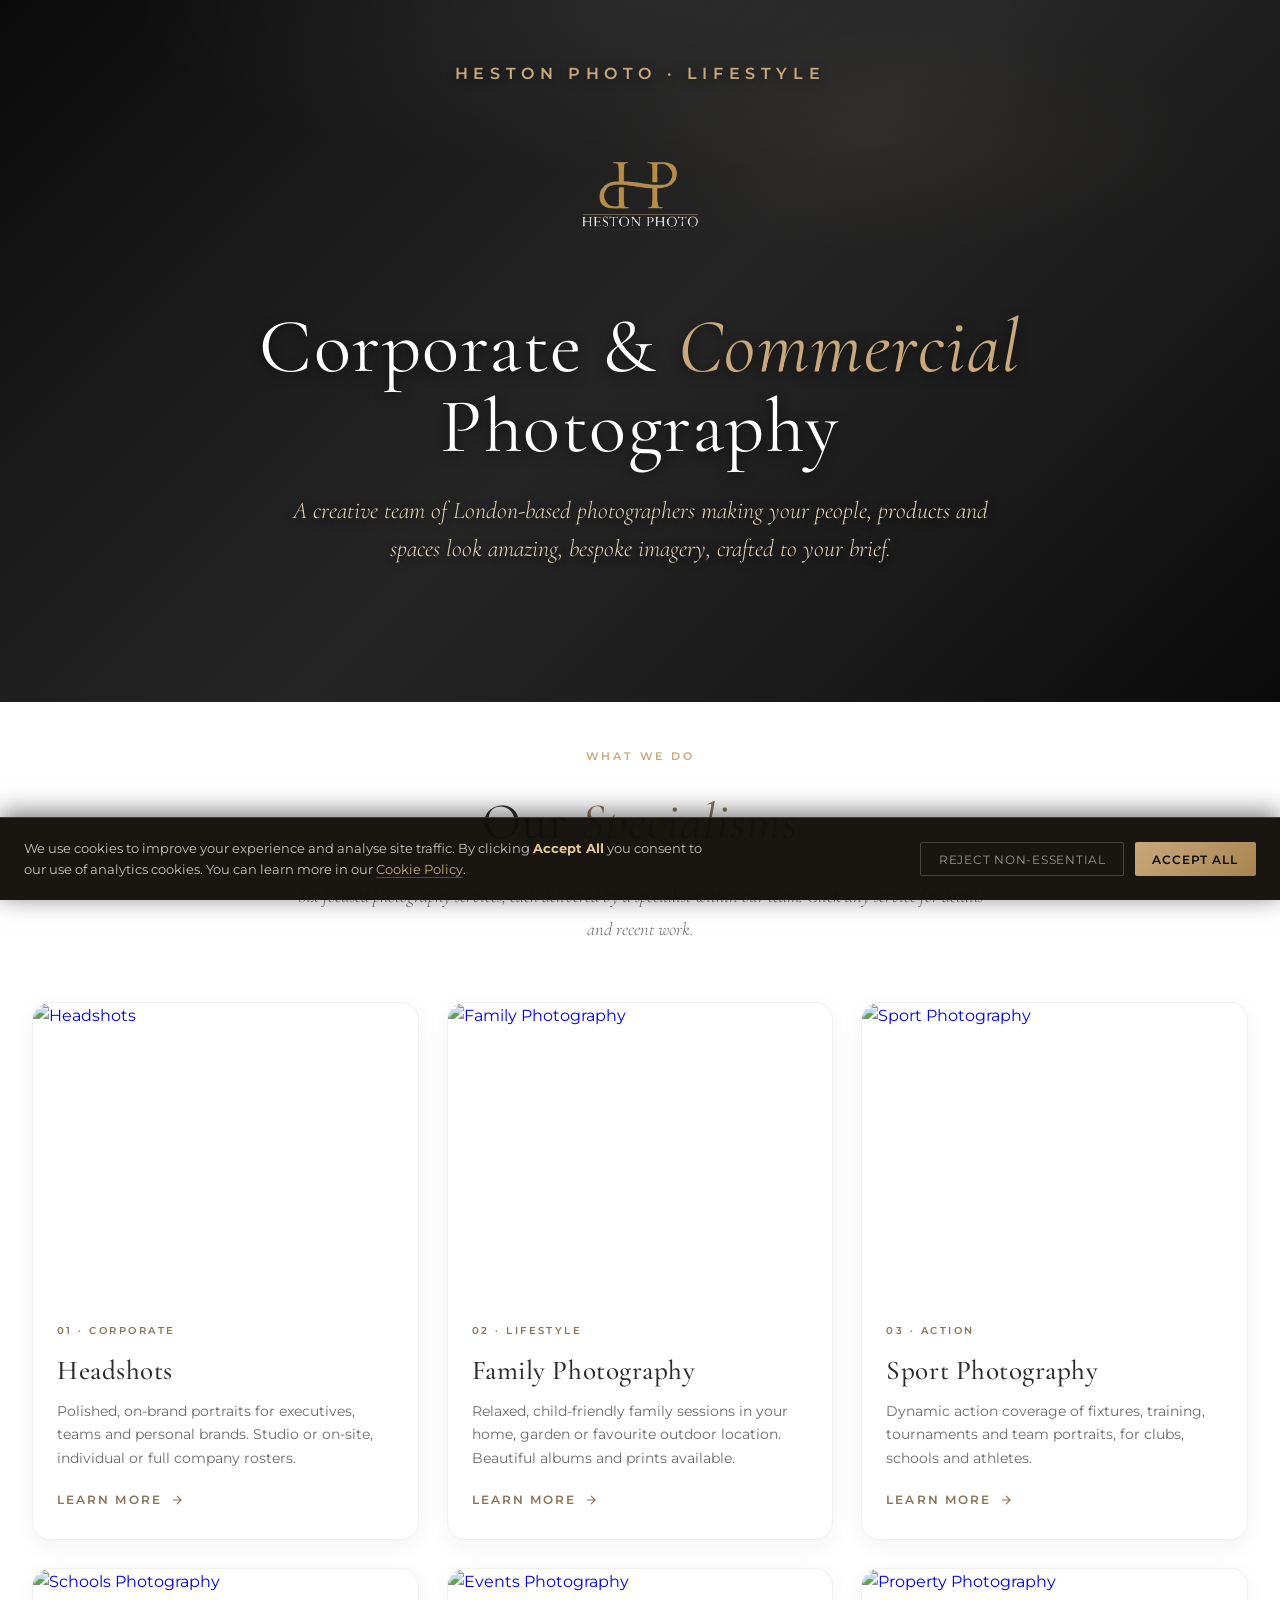
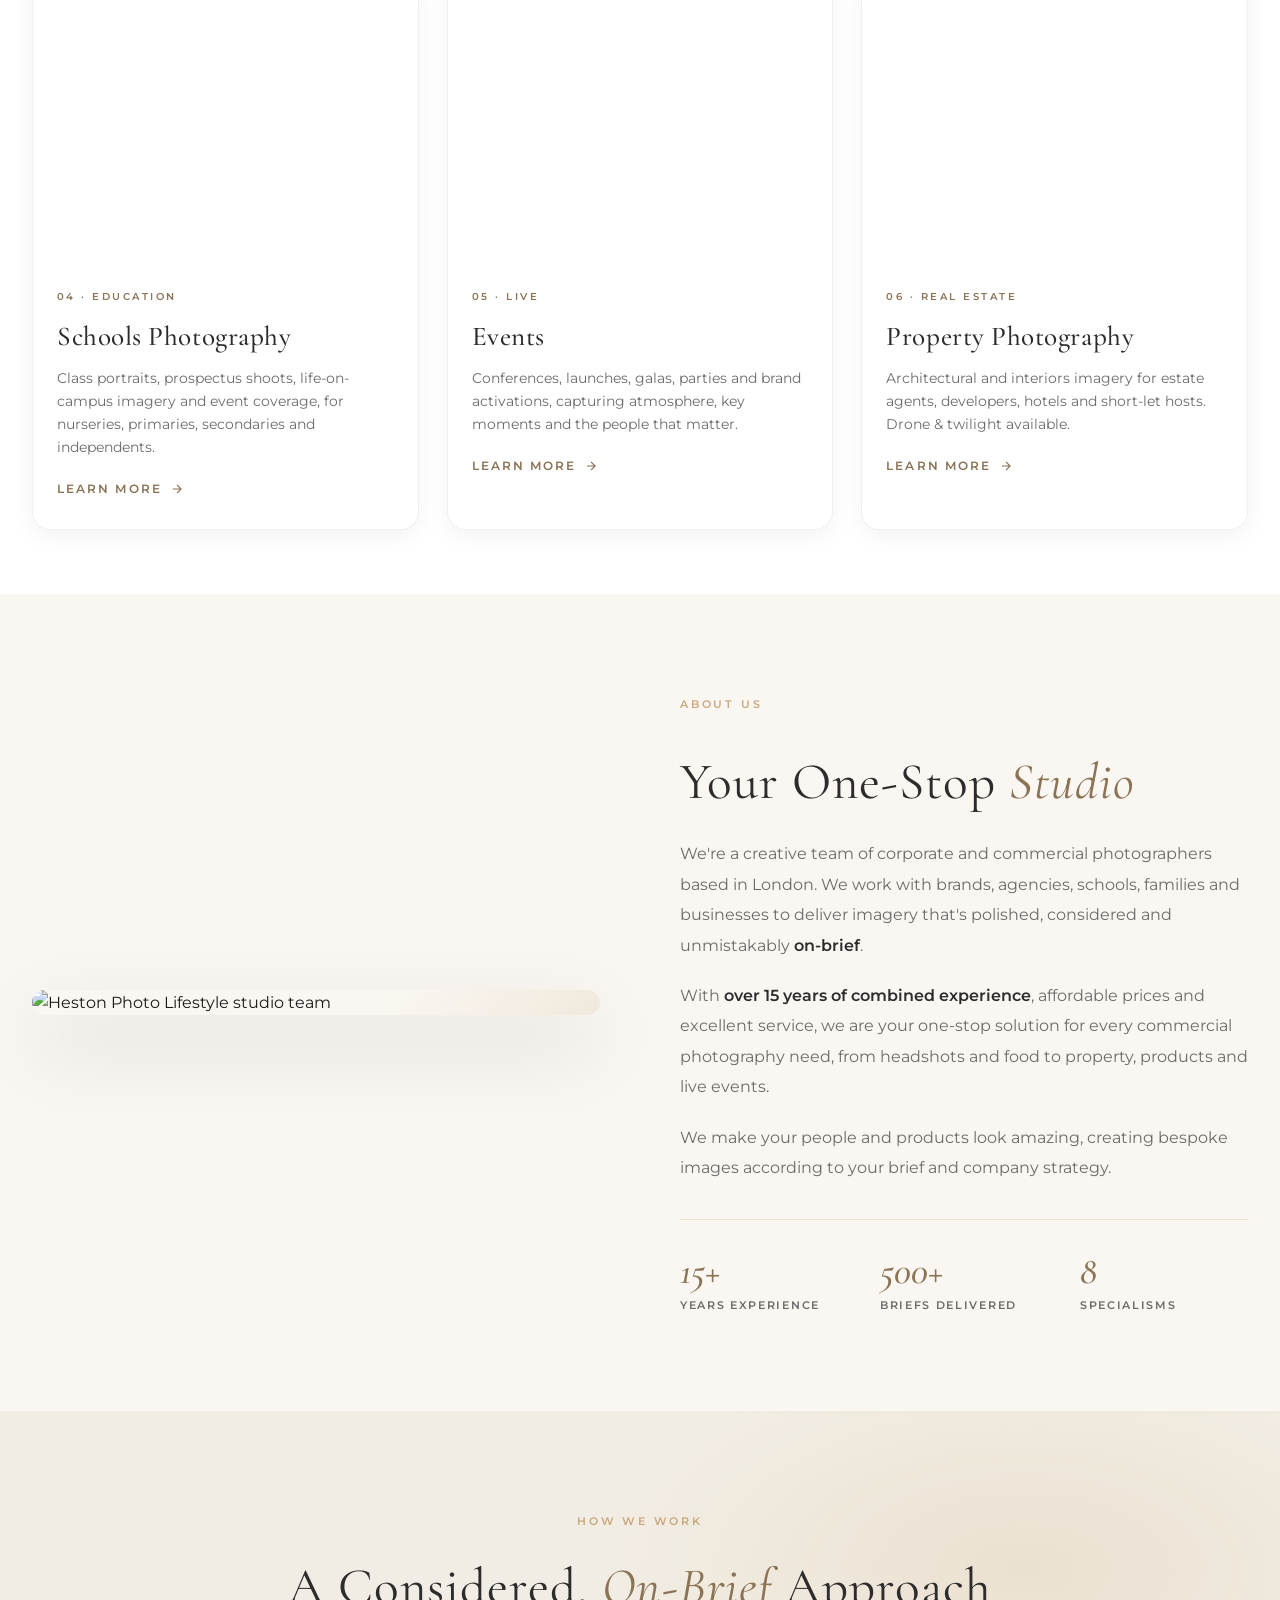
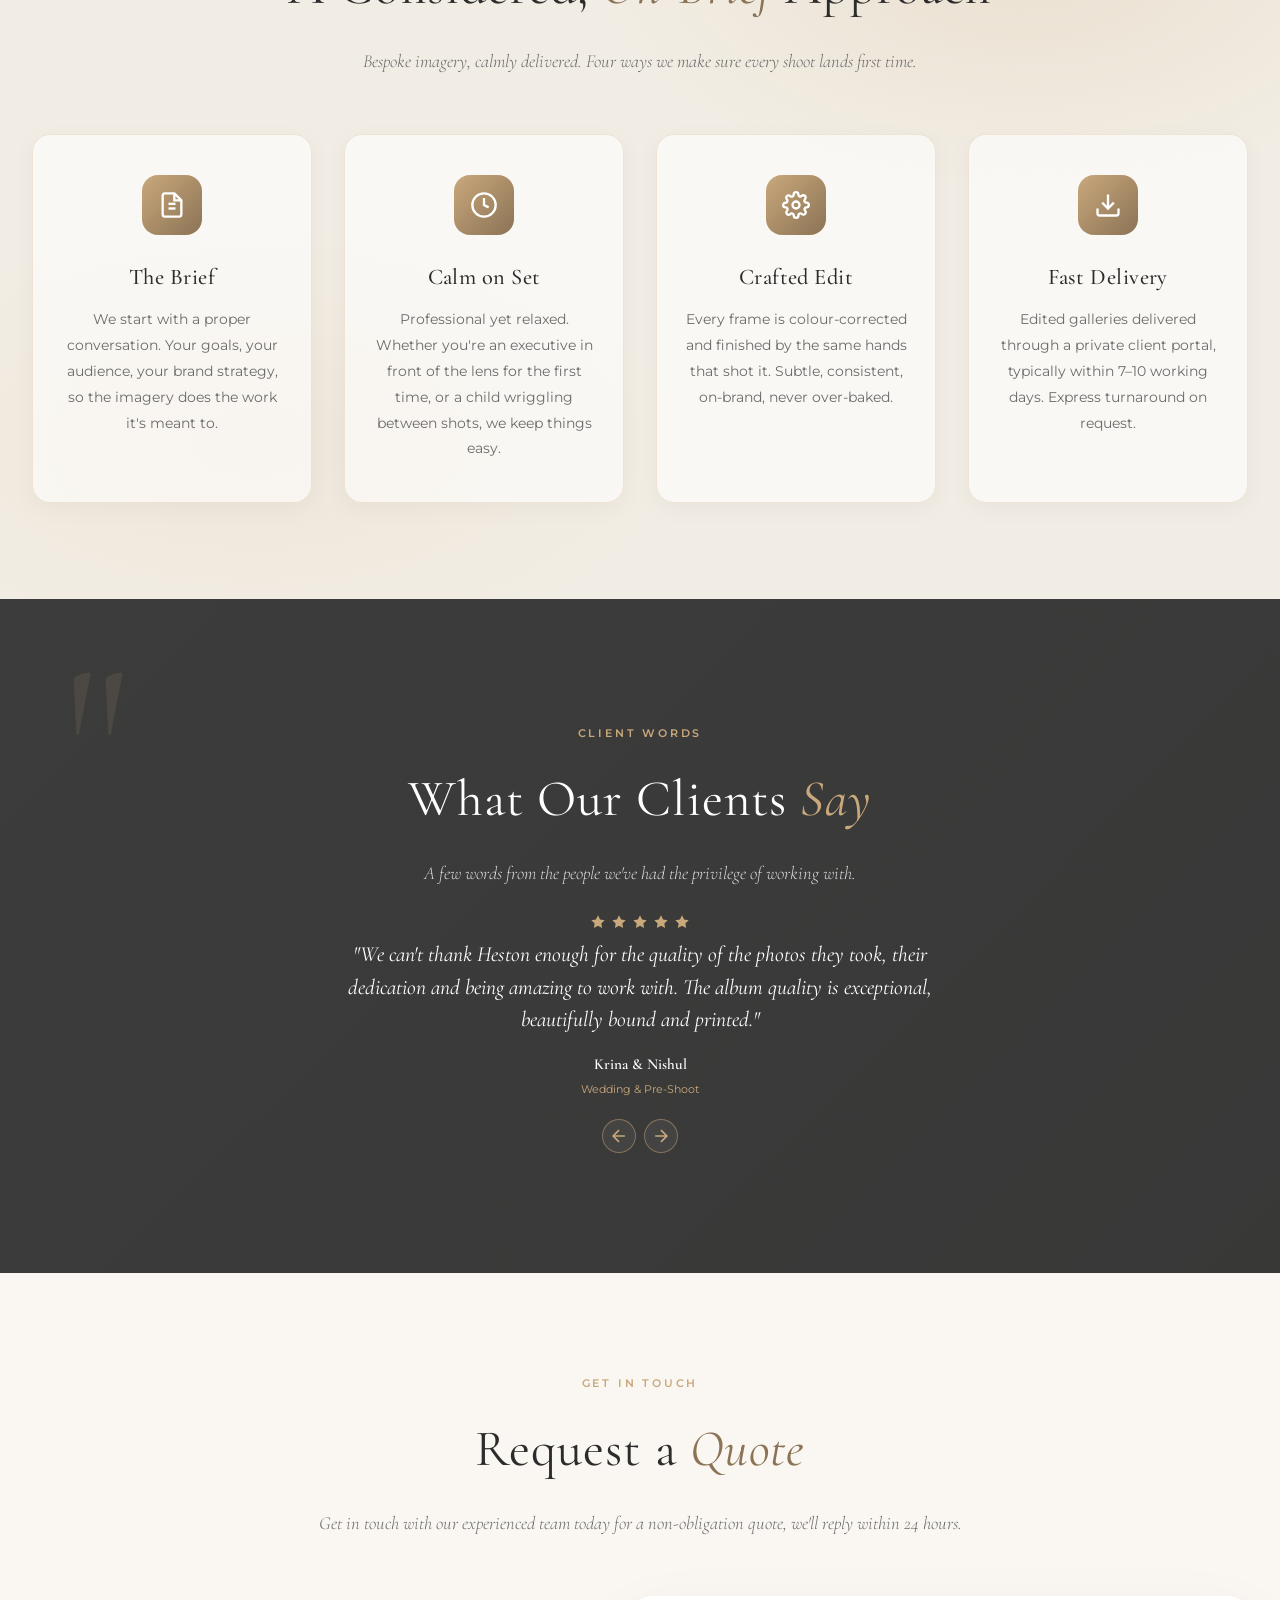
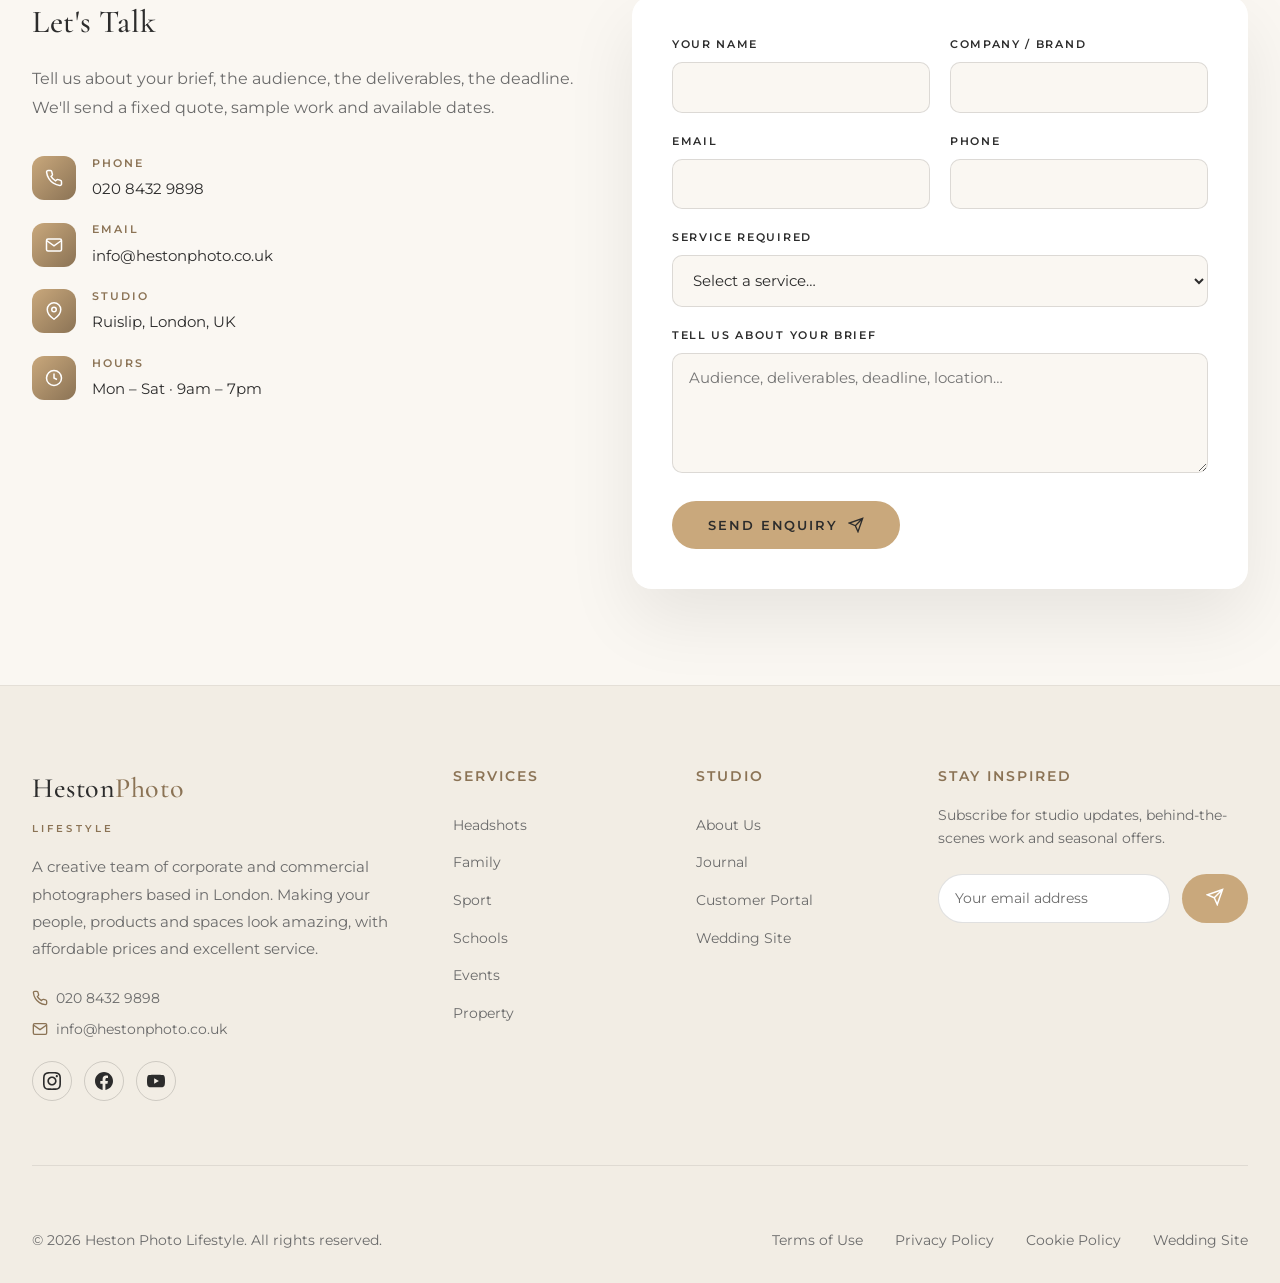
==== commit 2dadce7d: "Add files via upload" ====
--- a/index.html
+++ b/index.html
@@ -527,12 +527,28 @@
         /* Services Grid */
         .services-section { background: var(--white); padding-top: 2.5rem; padding-bottom: 4rem; }
         .services-grid {
-            display: grid;
-            grid-template-columns: repeat(3, 1fr);
+            display: flex;
+            flex-wrap: wrap;
+            justify-content: center;
             gap: 1.75rem;
         }
-        @media (max-width: 992px) { .services-grid { grid-template-columns: repeat(2, 1fr); } }
-        @media (max-width: 600px) { .services-grid { grid-template-columns: 1fr; } }
+        /* 3 per row; a short last row (1 or 2 cards) stays centered */
+        .services-grid .service-card {
+            flex: 0 1 calc((100% - 3.5rem) / 3);
+            max-width: calc((100% - 3.5rem) / 3);
+        }
+        @media (max-width: 992px) {
+            .services-grid .service-card {
+                flex-basis: calc((100% - 1.75rem) / 2);
+                max-width: calc((100% - 1.75rem) / 2);
+            }
+        }
+        @media (max-width: 600px) {
+            .services-grid .service-card {
+                flex-basis: 100%;
+                max-width: 100%;
+            }
+        }
         .service-card {
             display: flex;
             flex-direction: column;
@@ -1076,6 +1092,7 @@
             nav.active .nav-cta { color: var(--gold-dark) !important; }
             nav.active { transform: translateX(0); }
             nav ul { flex-direction: column; gap: 2rem; text-align: center; }
+            nav ul li:has(.nav-cta) { order: -1; }
             nav a { font-size: 1rem; }
             /* Mobile: show submenu inline */
             nav .submenu {
@@ -1181,7 +1198,7 @@
                     </li>
                     <li><a href="#about">About</a></li>
                     <li><a href="blog.html">Journal</a></li>
-                    <li><a href="https://hestonphoto.com" target="_blank" rel="noopener">Weddings</a></li>
+                    <li><a href="https://hestonphoto.co.uk/" target="_blank" rel="noopener">Wedding Site</a></li>
                     <li><a href="portal.html" class="nav-cta">Customer Portal</a></li>
                 </ul>
             </nav>
@@ -1550,7 +1567,7 @@
                         <li><a href="#about">About Us</a></li>
                         <li><a href="blog.html">Journal</a></li>
                         <li><a href="portal.html">Customer Portal</a></li>
-                        <li><a href="https://hestonphoto.com" target="_blank" rel="noopener">Weddings</a></li>
+                        <li><a href="https://hestonphoto.co.uk/" target="_blank" rel="noopener">Wedding Site</a></li>
                     </ul>
                 </div>
 
@@ -1571,7 +1588,7 @@
                     <a href="/terms.html">Terms of Use</a>
                     <a href="/privacy.html">Privacy Policy</a>
                     <a href="/cookies.html">Cookie Policy</a>
-                    <a href="https://hestonphoto.com" target="_blank" rel="noopener">Wedding Site</a>
+                    <a href="https://hestonphoto.co.uk/" target="_blank" rel="noopener">Wedding Site</a>
                 </div>
             </div>
         </div>
@@ -1913,8 +1930,13 @@
             if (secTitle && data.services.sectionTitle) secTitle.innerHTML = data.services.sectionTitle;
             if (secSub && data.services.sectionSubtitle) secSub.textContent = data.services.sectionSubtitle;
 
-            grid.innerHTML = data.services.entries.map((s, i) => `
-                <a href="services/${s.slug}.html" class="service-card" data-aos="fade-up" data-aos-delay="${(i+1)*50}">
+            grid.innerHTML = data.services.entries.map((s, i) => {
+                // The "Latest Events" card sends customers to the Customer Portal
+                // (find your event + place an order) instead of a service detail page.
+                const isPortalCard = s.slug === 'latest-events' || /latest\s*events/i.test(s.title || '');
+                const href = isPortalCard ? 'portal.html' : `services/${s.slug}.html`;
+                return `
+                <a href="${href}" class="service-card" data-aos="fade-up" data-aos-delay="${(i+1)*50}">
                     <img src="${s.coverImageUrl || ''}" alt="${s.title}" class="service-card-img" loading="lazy">
                     <div class="service-card-content">
                         <span class="service-card-tag">${s.tag || ''}</span>
@@ -1922,7 +1944,8 @@
                         <p>${s.description || ''}</p>
                         <span class="service-card-link">Learn more <svg viewBox="0 0 24 24" fill="none" stroke="currentColor" stroke-width="2"><path d="M5 12h14M12 5l7 7-7 7"/></svg></span>
                     </div>
-                </a>`).join('');
+                </a>`;
+            }).join('');
         }
         // Warm the cache with admin-set hero banners so in-site navigation to
         // each service page is instant (falls back to the static prefetch above).
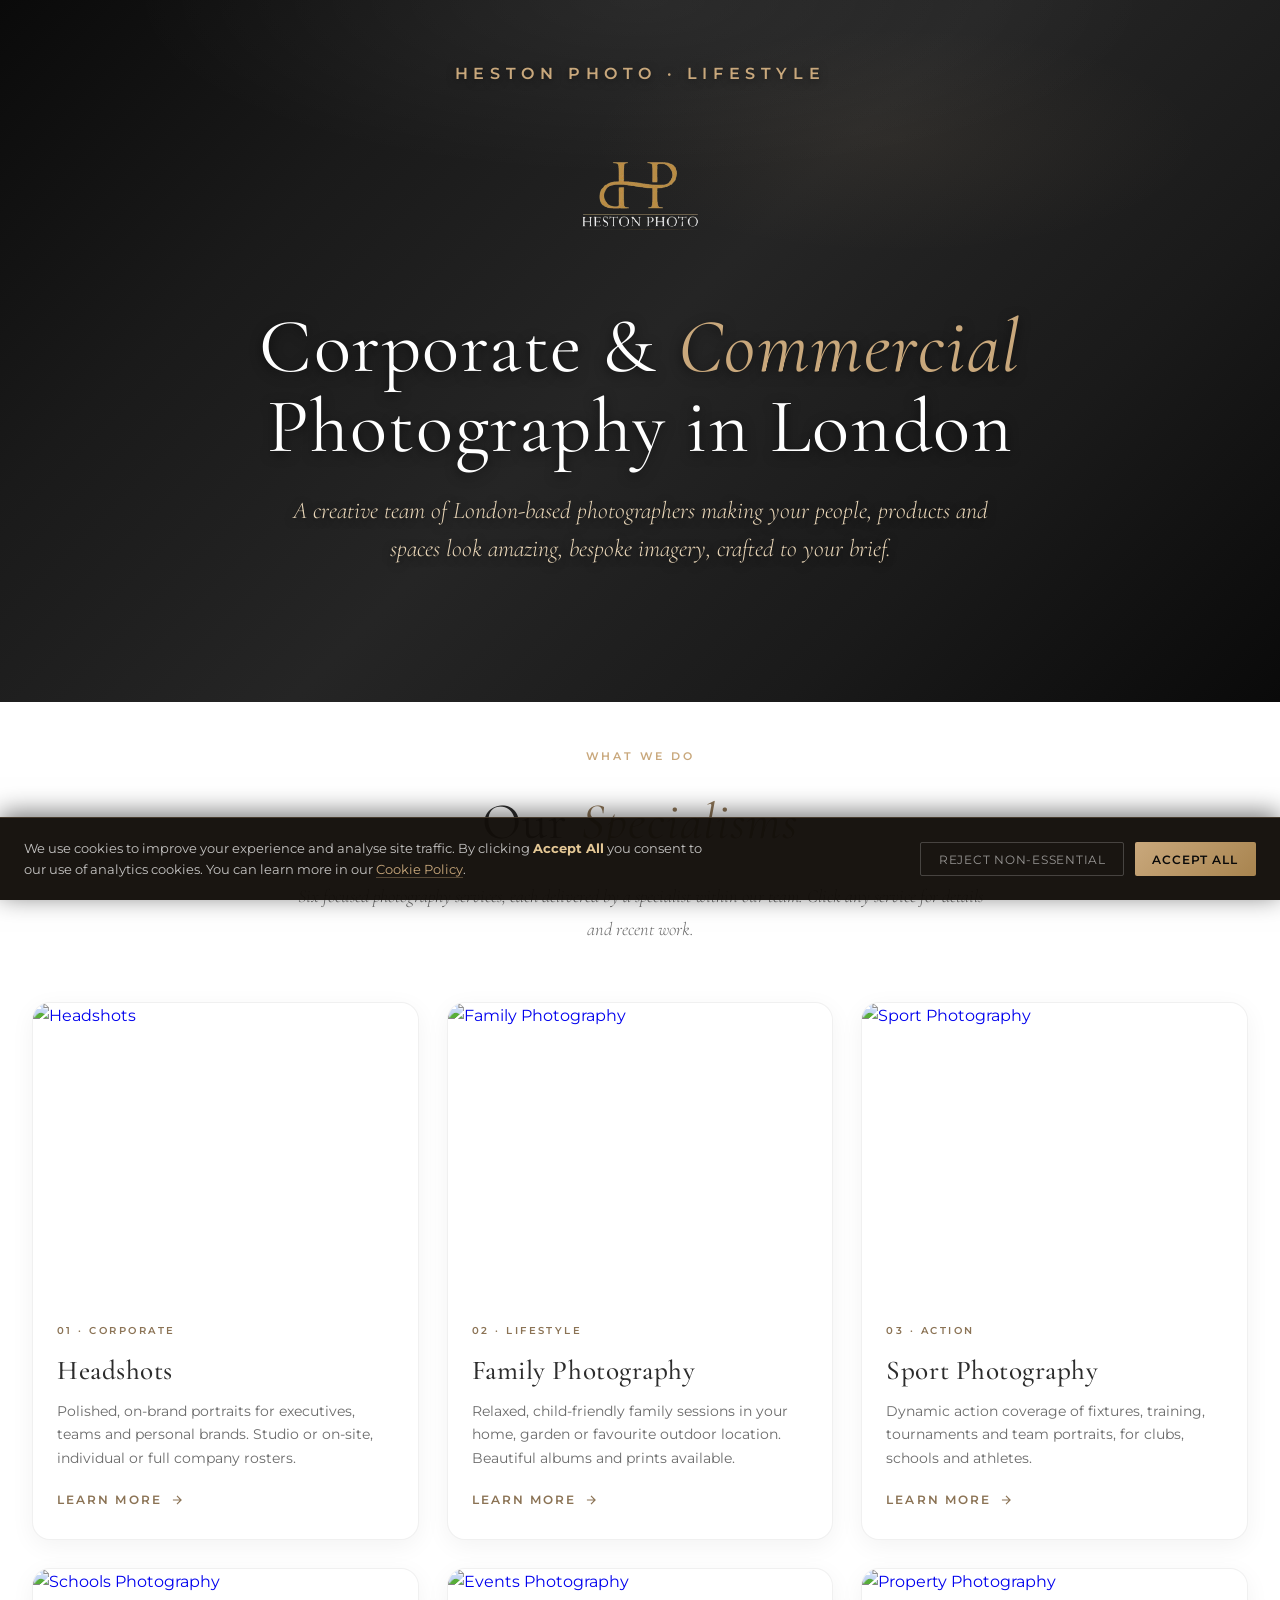
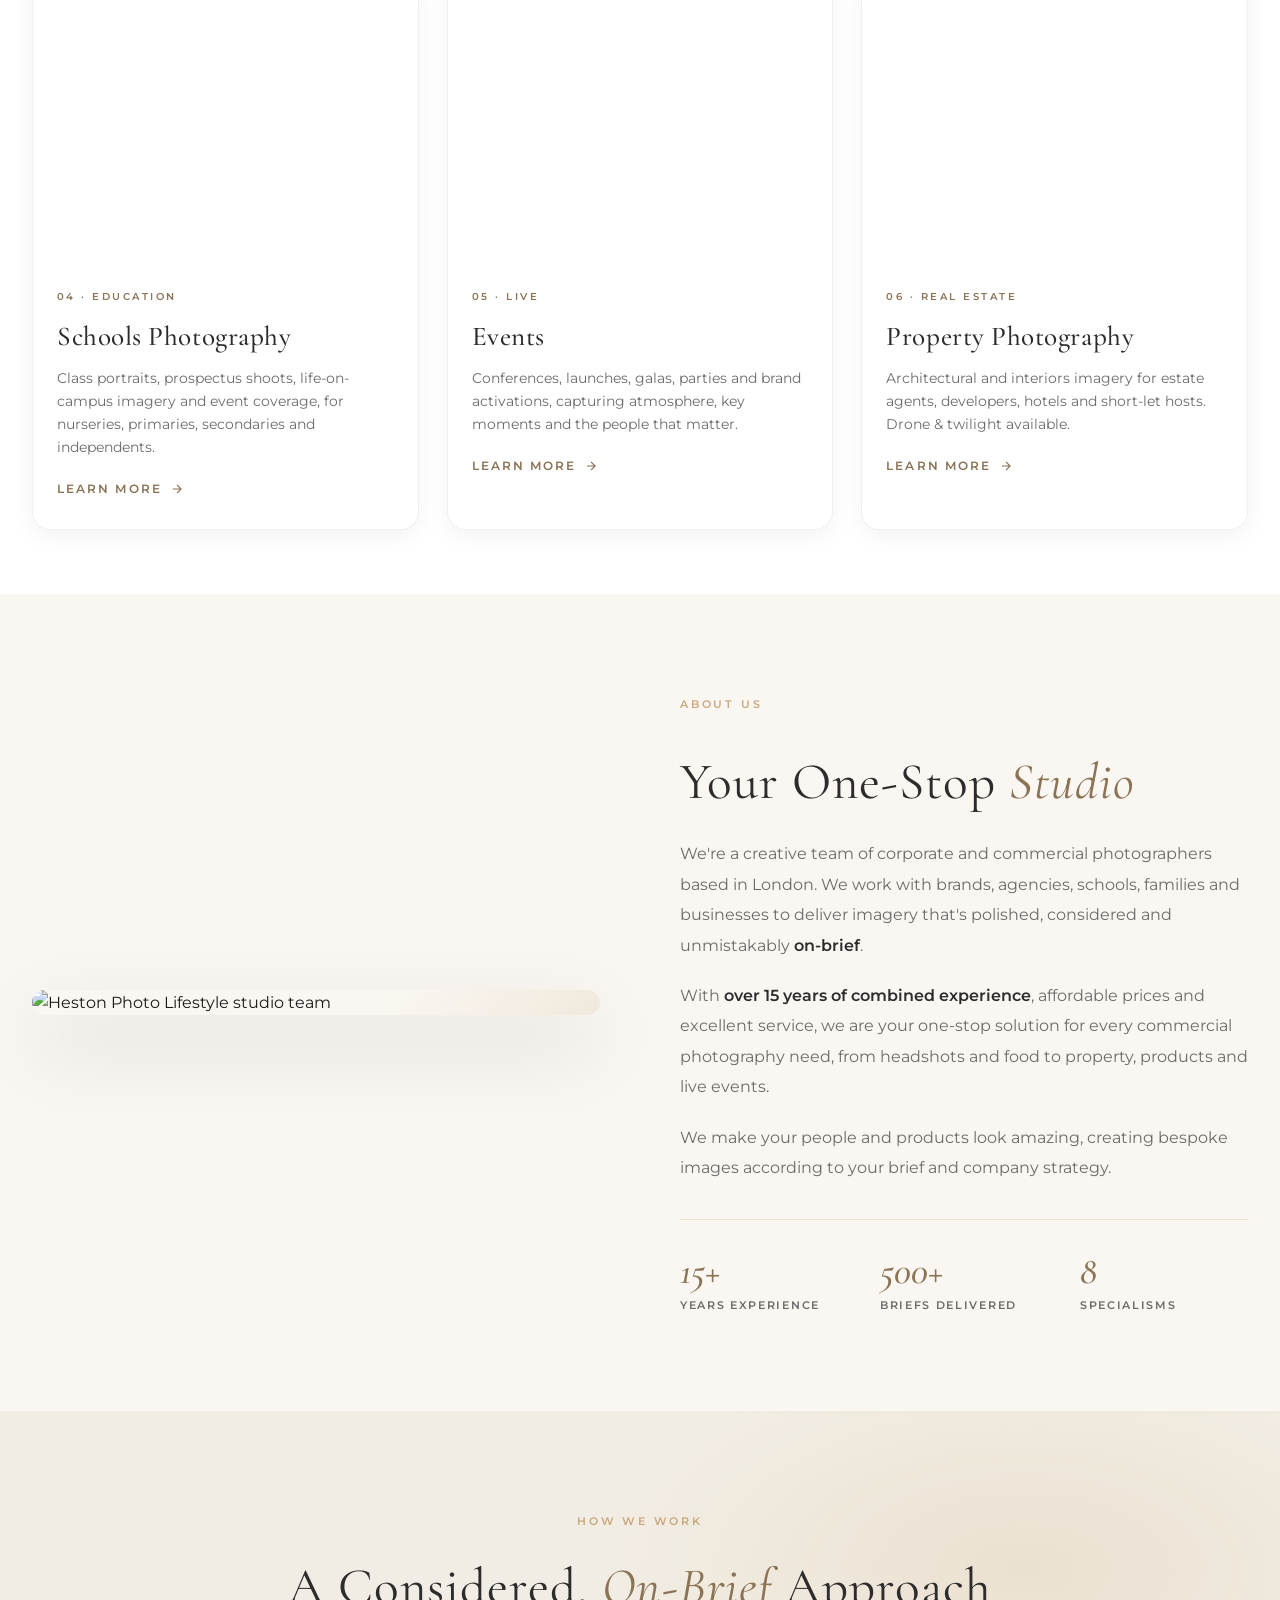
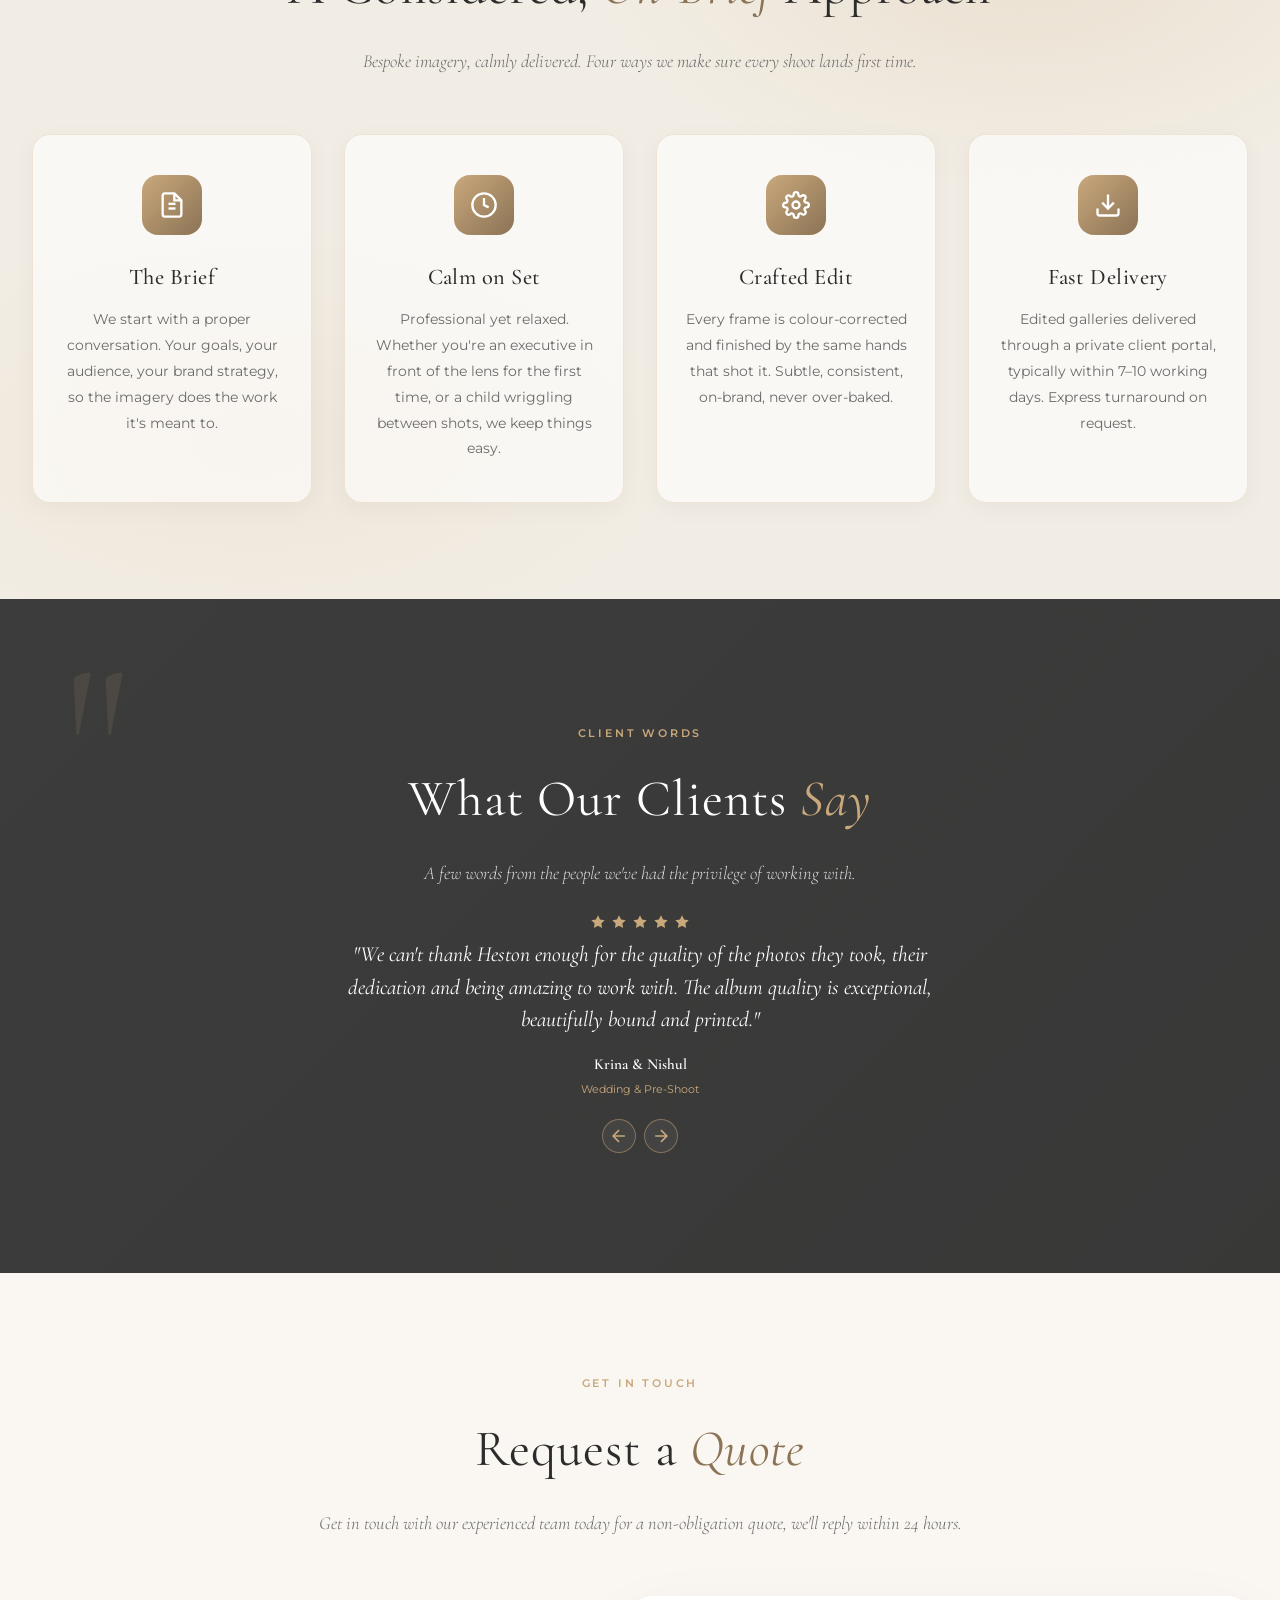
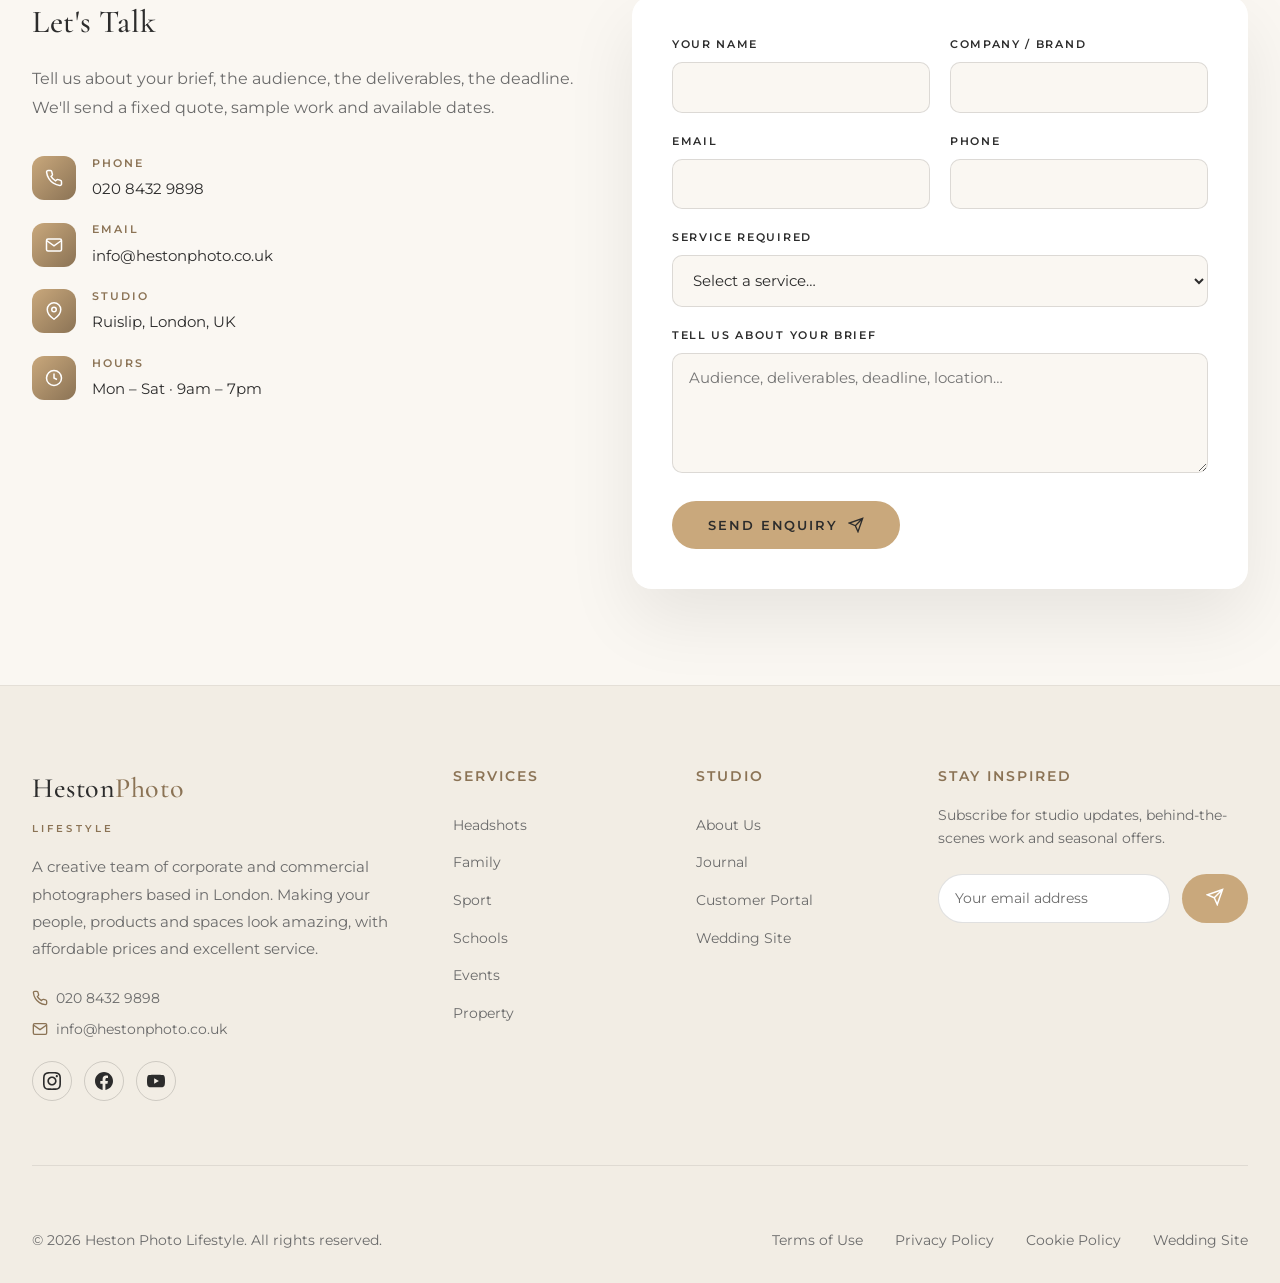
==== commit f03bcb68: "Add files via upload" ====
--- a/index.html
+++ b/index.html
@@ -15,17 +15,17 @@
     <meta name="description" content="Heston Photo Lifestyle – London's creative team of corporate &amp; commercial photographers. Headshots, family, food, product, property, schools, sport &amp; events photography. 15+ years experience.">
     <meta name="keywords" content="commercial photography London, corporate photographer London, headshot photographer London, family photographer London, food photographer, product photography, property photographer, schools photography, event photographer London, lifestyle photography UK">
 
-    <link rel="canonical" href="https://lifestyle.hestonphoto.com/">
+    <link rel="canonical" href="https://lifestyle.hestonphoto.co.uk/">
     <meta name="language" content="English">
     <meta name="geo.region" content="GB-LND">
     <meta name="geo.placename" content="Ruislip, London, UK">
 
     <!-- Open Graph -->
     <meta property="og:type" content="website">
-    <meta property="og:url" content="https://lifestyle.hestonphoto.com/">
+    <meta property="og:url" content="https://lifestyle.hestonphoto.co.uk/">
     <meta property="og:title" content="Heston Photo Lifestyle – Premium Corporate &amp; Commercial Photography London">
     <meta property="og:description" content="London's creative team of corporate &amp; commercial photographers. 15+ years experience across headshots, family, food, product, property, events &amp; more.">
-    <meta property="og:image" content="https://lifestyle.hestonphoto.com/og-image.jpg">
+    <meta property="og:image" content="https://lifestyle.hestonphoto.co.uk/og-image.jpg">
     <meta property="og:image:width" content="1200">
     <meta property="og:image:height" content="630">
     <meta property="og:site_name" content="Heston Photo Lifestyle">
@@ -35,7 +35,7 @@
     <meta name="twitter:card" content="summary_large_image">
     <meta name="twitter:title" content="Heston Photo Lifestyle – Corporate &amp; Commercial Photography London">
     <meta name="twitter:description" content="A creative team of corporate &amp; commercial photographers in London. Headshots, food, product, property, family &amp; more.">
-    <meta name="twitter:image" content="https://lifestyle.hestonphoto.com/og-image.jpg">
+    <meta name="twitter:image" content="https://lifestyle.hestonphoto.co.uk/og-image.jpg">
 
     <!-- Favicons -->
     <link rel="icon" type="image/x-icon" href="favicon.ico">
@@ -59,10 +59,10 @@
       "@type": "ProfessionalService",
       "name": "Heston Photo Lifestyle",
       "description": "Premium corporate and commercial photography studio in London. Headshots, family, food, product, property, schools, sport and event photography.",
-      "url": "https://lifestyle.hestonphoto.com",
+      "url": "https://lifestyle.hestonphoto.co.uk",
       "telephone": "+442084329898",
       "email": "info@hestonphoto.co.uk",
-      "image": "https://lifestyle.hestonphoto.com/og-image.jpg",
+      "image": "https://lifestyle.hestonphoto.co.uk/og-image.jpg",
       "priceRange": "££",
       "address": {
         "@type": "PostalAddress",
@@ -189,7 +189,7 @@
         header nav a:hover { color: var(--gold-dark); }
         header .nav-cta { color: var(--gold-dark) !important; }
         header .nav-cta:hover { color: var(--white) !important; background: var(--gold); }
-        header .logo h1 { color: var(--charcoal); }
+        header .logo .logo-title { color: var(--charcoal); }
         header .mobile-menu-toggle span { background: var(--charcoal); }
         .header-container {
             max-width: 1400px;
@@ -206,8 +206,8 @@
             text-decoration: none;
         }
         .logo-img { height: 50px; width: auto; }
-        .logo h1 { font-size: 1.4rem; color: var(--white); letter-spacing: 0.02em; line-height: 1.1; }
-        .logo h1 span { color: var(--gold); }
+        .logo-title { display: block; font-family: 'Cormorant Garamond', serif; font-weight: 500; font-size: 1.4rem; color: var(--white); letter-spacing: 0.02em; line-height: 1.1; }
+        .logo-title span { color: var(--gold); }
         .logo-sub {
             display: block;
             font-family: 'Montserrat', sans-serif;
@@ -1134,7 +1134,7 @@
         @media (max-width: 480px) {
             section { padding: 3.5rem 1rem; }
             .header-container { padding: 0 1.25rem; }
-            .logo h1 { font-size: 1.15rem; }
+            .logo-title { font-size: 1.15rem; }
             .logo-img { height: 40px; }
             .logo-sub { font-size: 0.5rem; }
             .hero-cta-row { flex-direction: column; align-items: stretch; }
@@ -1178,7 +1178,7 @@
             <a href="#home" class="logo">
                 <img src="logo.png" alt="Heston Photo Lifestyle" class="logo-img">
                 <div>
-                    <h1>Heston<span>Photo</span></h1>
+                    <span class="logo-title">Heston<span>Photo</span></span>
                     <span class="logo-sub">Lifestyle</span>
                 </div>
             </a>
@@ -1208,30 +1208,13 @@
         </div>
     </header>
 
-    <!-- Hidden SEO H1 -->
-    <h1 style="position:absolute;width:1px;height:1px;overflow:hidden;clip:rect(0,0,0,0);white-space:nowrap;border:0;">Heston Photo Lifestyle – Premium Corporate &amp; Commercial Photography in London, UK</h1>
-
     <!-- Hero -->
     <section class="hero" id="home">
-        <div class="hero-grid">
-            <img src="https://images.unsplash.com/photo-1573497019940-1c28c88b4f3e?w=600&h=400&fit=crop" alt="Headshot photography" loading="eager">
-            <img src="https://images.unsplash.com/photo-1556909114-f6e7ad7d3136?w=600&h=400&fit=crop" alt="Product photography" loading="eager">
-            <img src="https://images.unsplash.com/photo-1414235077428-338989a2e8c0?w=600&h=400&fit=crop" alt="Food photography" loading="eager">
-            <img src="https://images.unsplash.com/photo-1560518883-ce09059eeffa?w=600&h=400&fit=crop" alt="Property photography" loading="eager">
-            <img src="https://images.unsplash.com/photo-1544027993-37dbfe43562a?w=600&h=400&fit=crop" alt="Family photography" loading="eager">
-            <img src="https://images.unsplash.com/photo-1530023367847-a683933f4172?w=600&h=400&fit=crop" alt="Sport photography" loading="eager">
-            <img src="https://images.unsplash.com/photo-1511795409834-ef04bbd61622?w=600&h=400&fit=crop" alt="Food styling" loading="eager">
-            <img src="https://images.unsplash.com/photo-1505691938895-1758d7feb511?w=600&h=400&fit=crop" alt="Event photography" loading="eager">
-            <img src="https://images.unsplash.com/photo-1542744173-8e7e53415bb0?w=600&h=400&fit=crop" alt="Corporate" loading="eager">
-            <img src="https://images.unsplash.com/photo-1564644014708-0e2bc4e8d3f8?w=600&h=400&fit=crop" alt="Schools photography" loading="eager">
-            <img src="https://images.unsplash.com/photo-1492684223066-81342ee5ff30?w=600&h=400&fit=crop" alt="Events" loading="eager">
-            <img src="https://images.unsplash.com/photo-1554260570-9140fd3b7614?w=600&h=400&fit=crop" alt="Lifestyle" loading="eager">
-        </div>
         <div class="hero-overlay"></div>
         <div class="hero-content">
             <span class="hero-tag">Heston Photo · Lifestyle</span>
-            <img src="logo.png" alt="Heston Photo" class="hero-logo-img">
-            <h1>Corporate &amp; <em>Commercial</em><br>Photography</h1>
+            <img src="logo.png" alt="Heston Photo Lifestyle logo" class="hero-logo-img">
+            <h1>Corporate &amp; <em>Commercial</em><br>Photography in London</h1>
             <p class="hero-tagline">A creative team of London-based photographers making your people, products and spaces look amazing, bespoke imagery, crafted to your brief.</p>
         </div>
     </section>
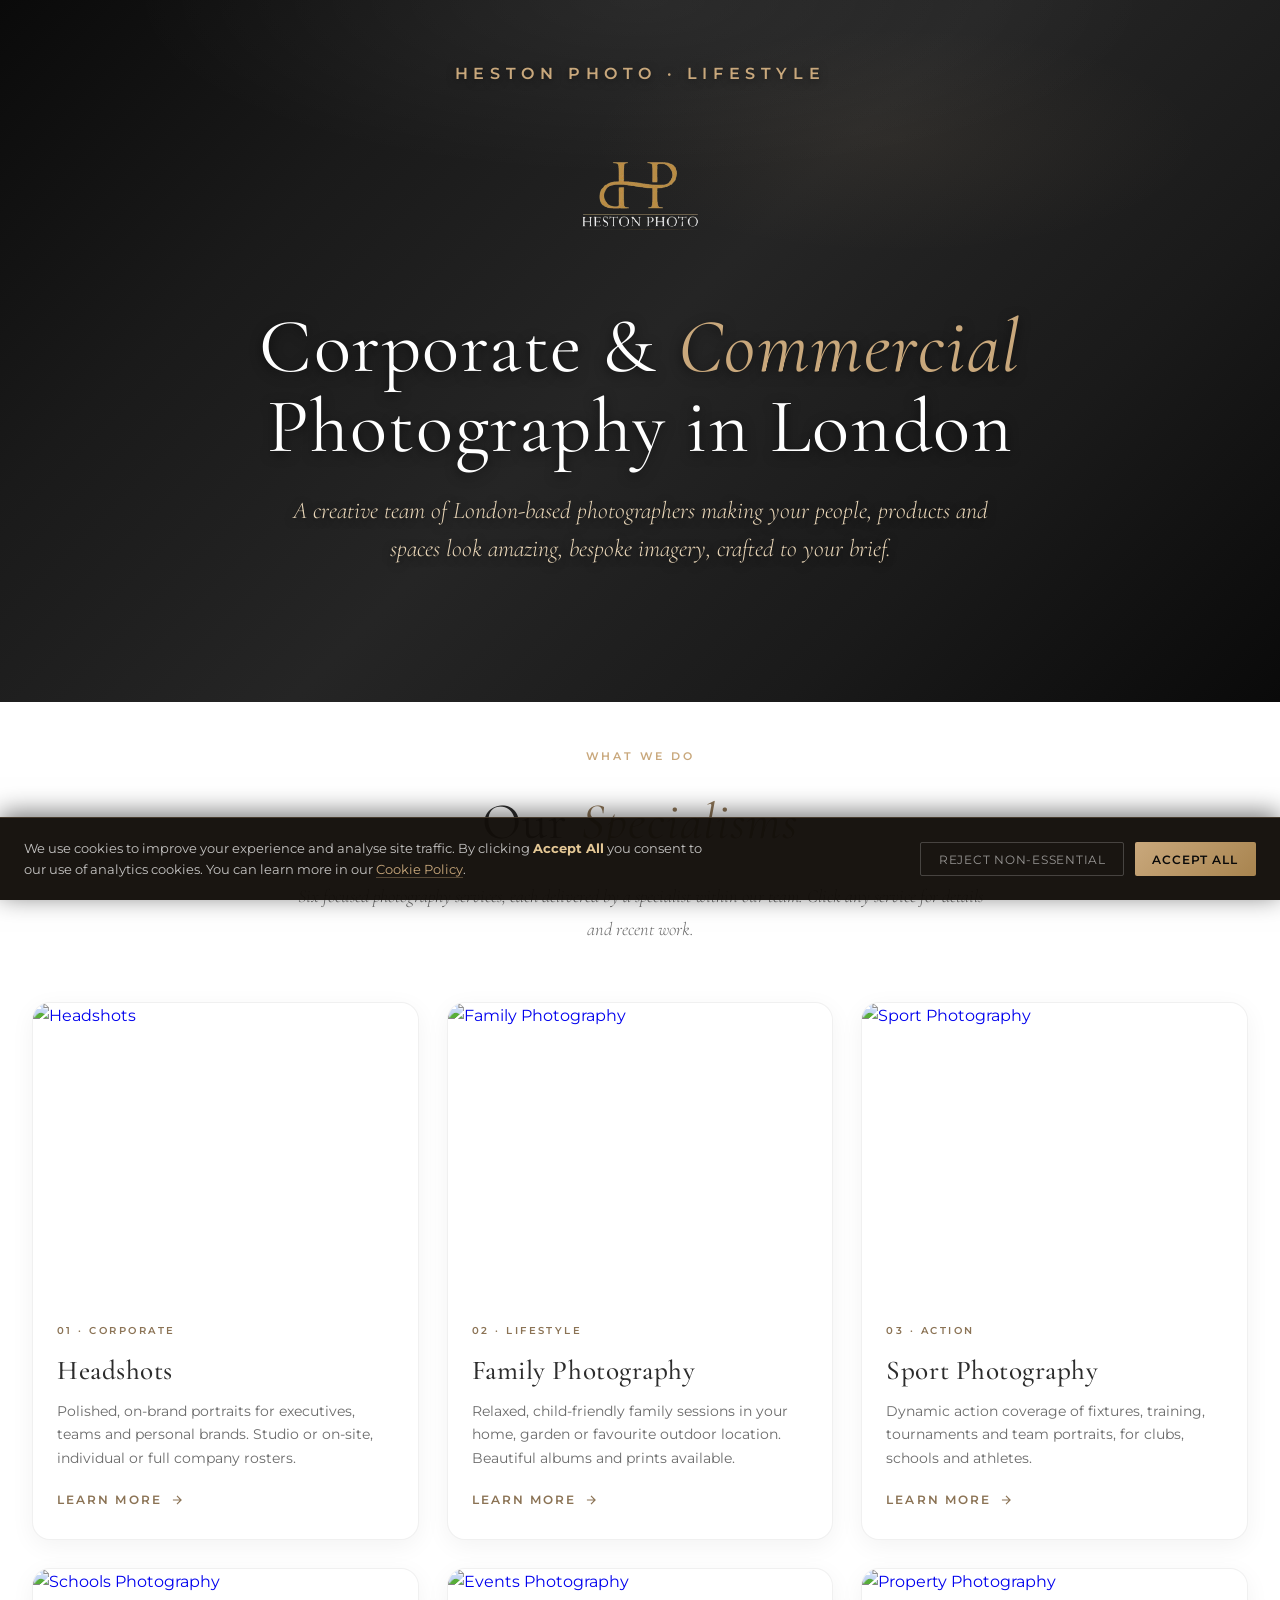
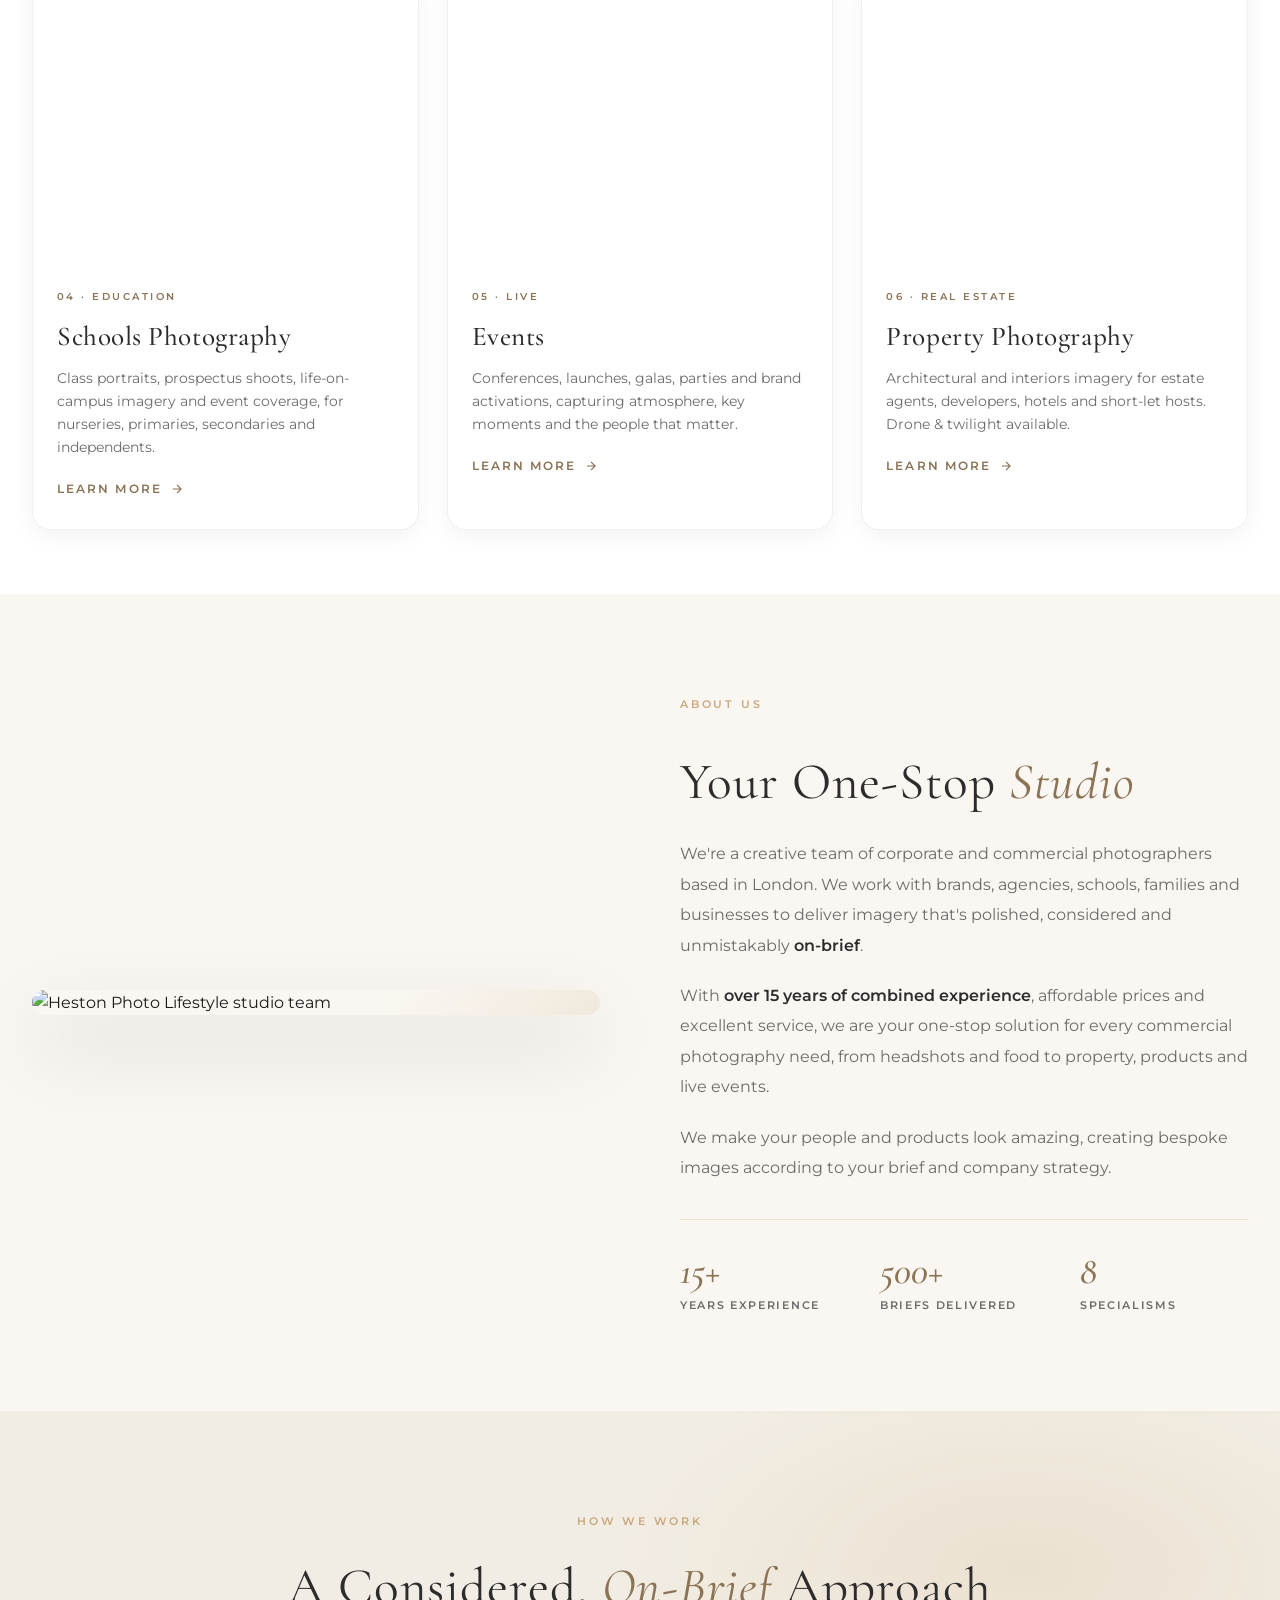
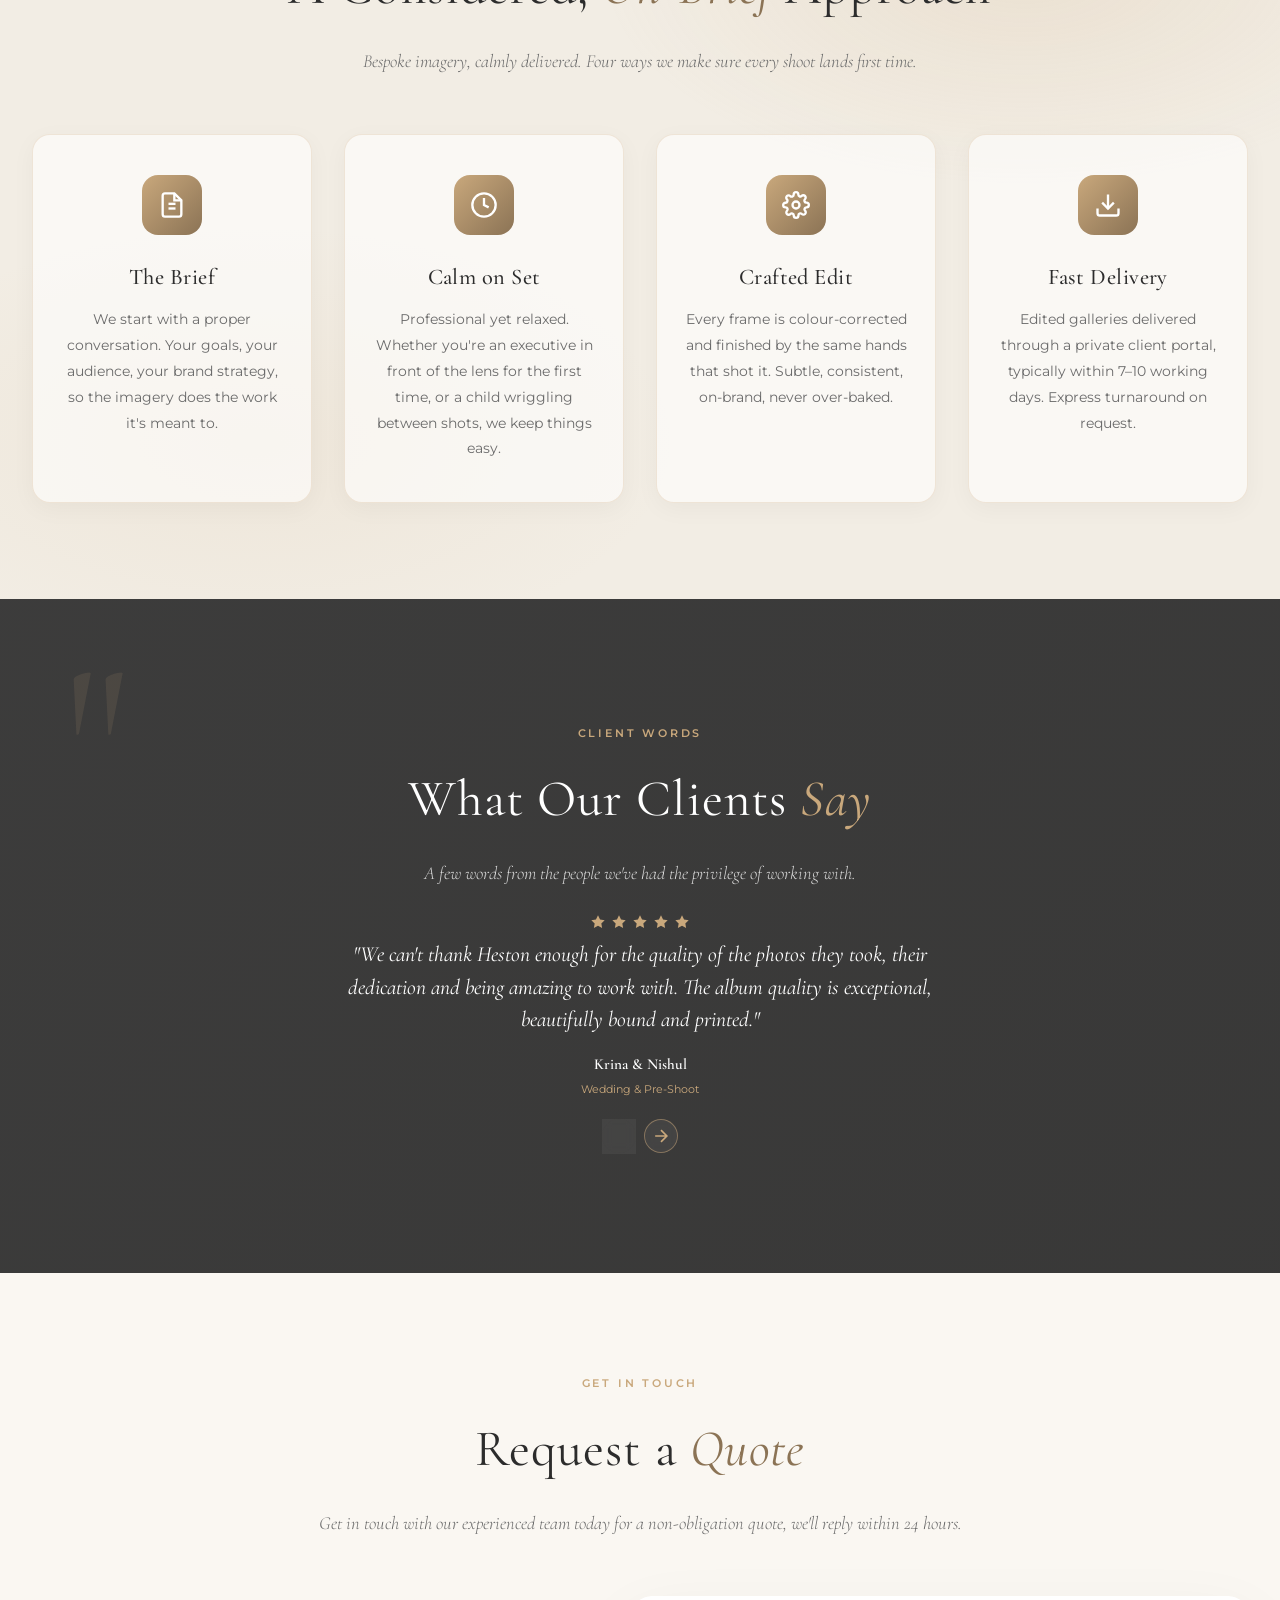
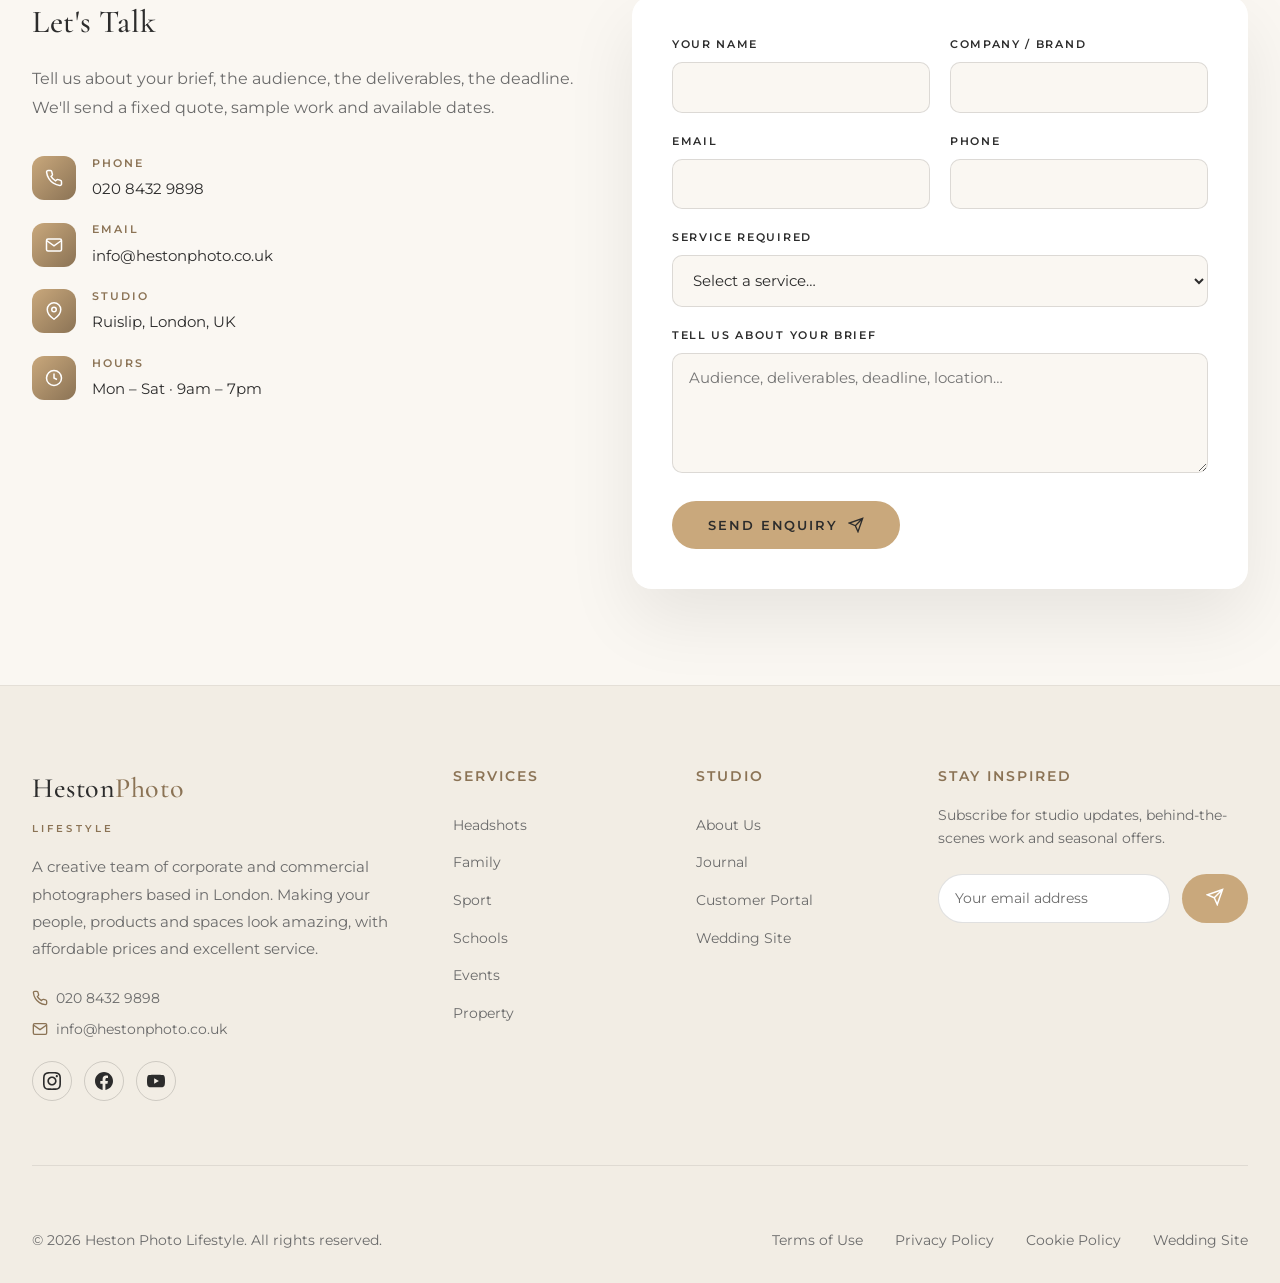
==== commit a6ad8664: "Add reCAPTCHA v3 with v2 fallback to booking and newsletter forms Booking and newsletter forms now g" ====
--- a/index.html
+++ b/index.html
@@ -6,6 +6,7 @@
 
     <!-- Google Analytics loaded conditionally by cookie-consent.js -->
     <script src="/cookie-consent.js"></script>
+    <script src="/recaptcha.js" defer></script>
     <meta name="theme-color" content="#2C2C2C">
     <meta name="apple-mobile-web-app-capable" content="yes">
     <meta name="apple-mobile-web-app-status-bar-style" content="black-translucent">
@@ -240,6 +241,16 @@
         }
         nav a:hover { color: var(--gold); }
         nav a:hover::after { width: 100%; }
+
+        /* "Services" dropdown label — slightly different (serif italic) font for emphasis */
+        nav .has-submenu > a {
+            font-family: 'Cormorant Garamond', serif;
+            font-style: italic;
+            font-weight: 600;
+            font-size: 0.95rem;
+            letter-spacing: 0.08em;
+            text-transform: none;
+        }
 
         /* Submenu (Services dropdown) */
         nav .has-submenu { position: relative; }
@@ -1199,7 +1210,7 @@
                     <li><a href="#about">About</a></li>
                     <li><a href="blog.html">Journal</a></li>
                     <li><a href="https://hestonphoto.co.uk/" target="_blank" rel="noopener">Wedding Site</a></li>
-                    <li><a href="portal.html" class="nav-cta">Customer Portal</a></li>
+                    <li><a href="portal.html" class="nav-cta">Latest Events</a></li>
                 </ul>
             </nav>
             <div class="mobile-menu-toggle" id="mobileMenuToggle">
@@ -1645,17 +1656,16 @@
 
         // Header scroll effect - show on scroll past hero
         const header = document.getElementById('header');
-        const hero = document.querySelector('.hero');
         let hasScrolled = false;
+        const HEADER_SHOW_AT = 10; // px scrolled before the app bar appears
 
         function checkHeaderVisibility() {
-            const heroBottom = hero.offsetHeight;
             const scrollTop = window.scrollY;
-            
-            if (scrollTop > heroBottom && !hasScrolled) {
+
+            if (scrollTop > HEADER_SHOW_AT && !hasScrolled) {
                 header.classList.add('visible');
                 hasScrolled = true;
-            } else if (scrollTop <= heroBottom && hasScrolled) {
+            } else if (scrollTop <= HEADER_SHOW_AT && hasScrolled) {
                 header.classList.remove('visible');
                 hasScrolled = false;
             }
@@ -1705,11 +1715,7 @@
                 };
 
                 try {
-                    const res = await fetch(`${LIFESTYLE_API_BASE}/lifestyle/booking`, {
-                        method: 'POST',
-                        headers: { 'Content-Type': 'application/json' },
-                        body: JSON.stringify(payload)
-                    });
+                    const res = await HestonCaptcha.post(`${LIFESTYLE_API_BASE}/lifestyle/booking`, payload, 'submit_booking');
                     const data = await res.json();
                     if (!res.ok || !data.success) throw new Error(data.error || data.message || 'Failed');
                     btn.innerHTML = '✓ Sent, we\'ll be in touch';
@@ -1742,11 +1748,8 @@
                 input.disabled = true;
 
                 try {
-                    const res = await fetch(`${LIFESTYLE_API_BASE}/subscribe`, {
-                        method: 'POST',
-                        headers: { 'Content-Type': 'application/json' },
-                        body: JSON.stringify({ email: input.value.trim(), source: 'footer' })
-                    });
+                    const res = await HestonCaptcha.post(`${LIFESTYLE_API_BASE}/subscribe`,
+                        { email: input.value.trim(), source: 'footer' }, 'subscribe');
                     const data = await res.json();
                     if (!res.ok || !data.success) throw new Error(data.message || 'Failed');
                     newsletter.reset();
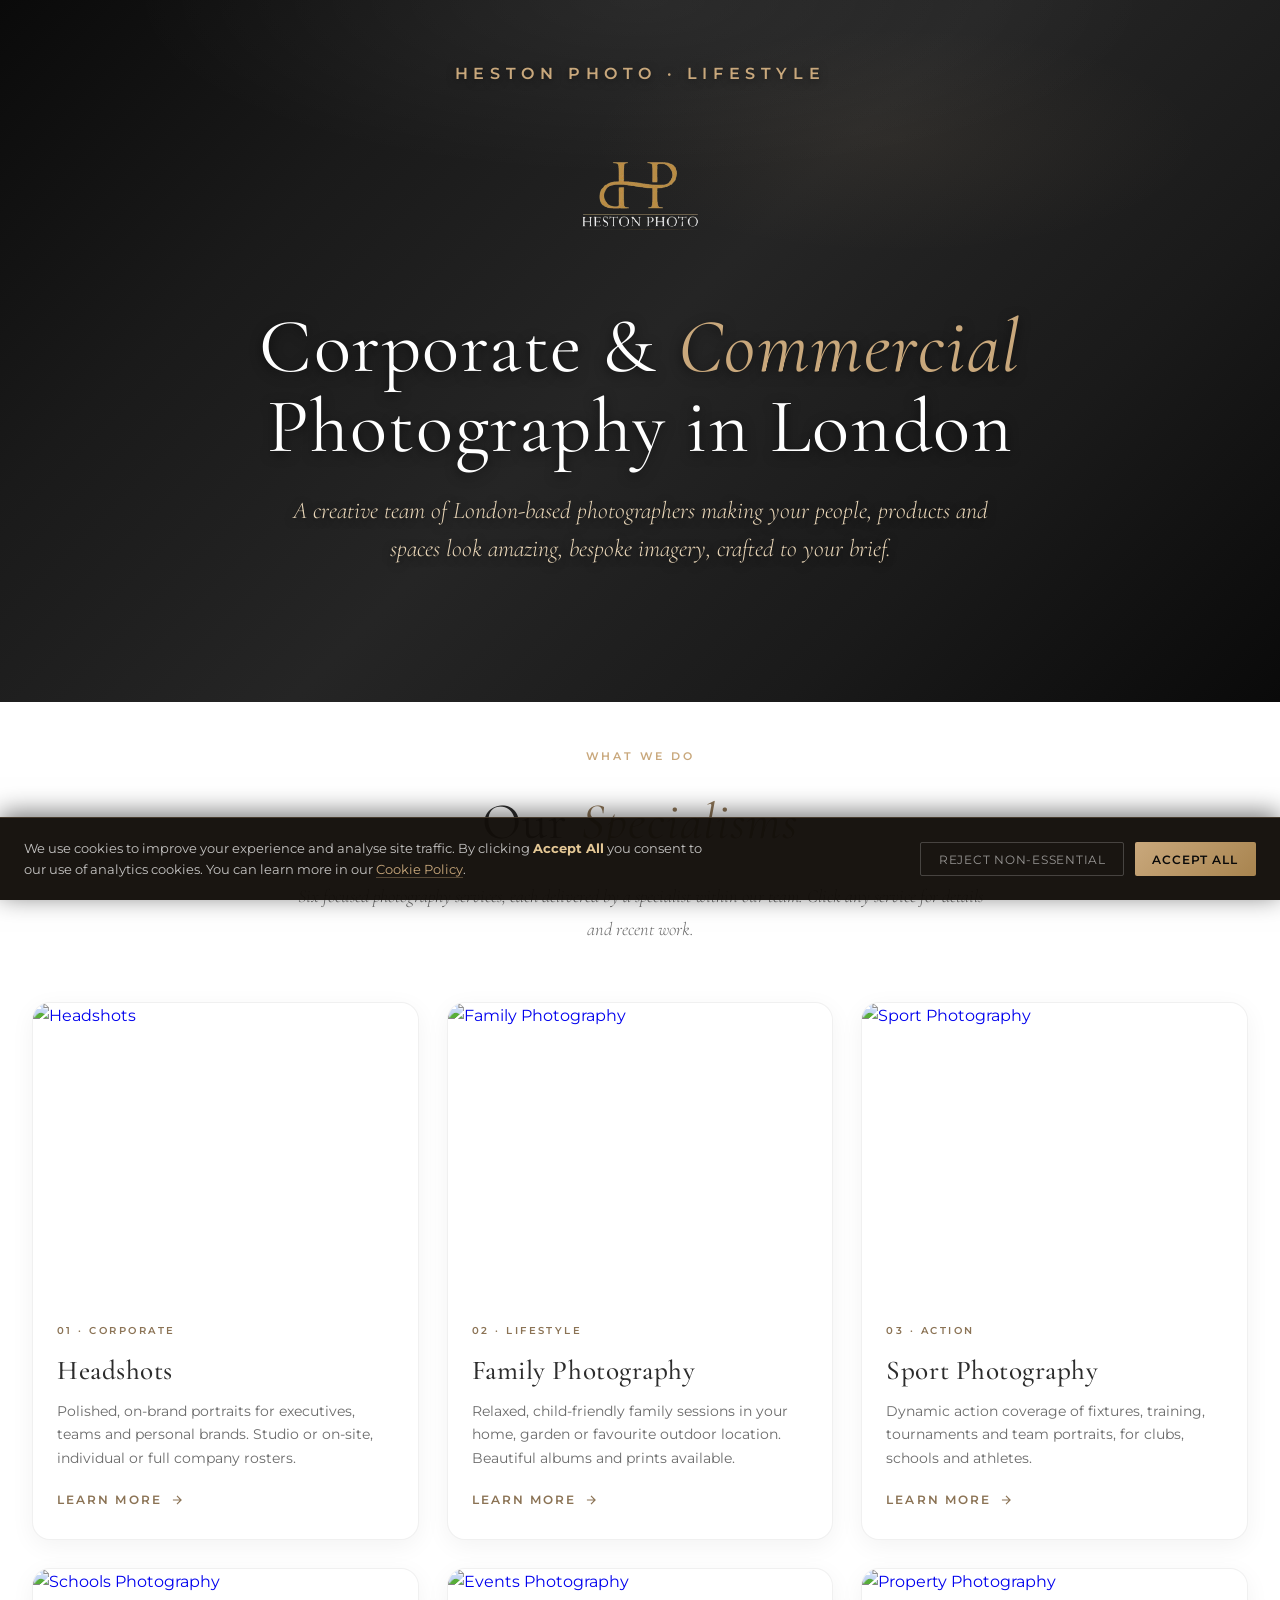
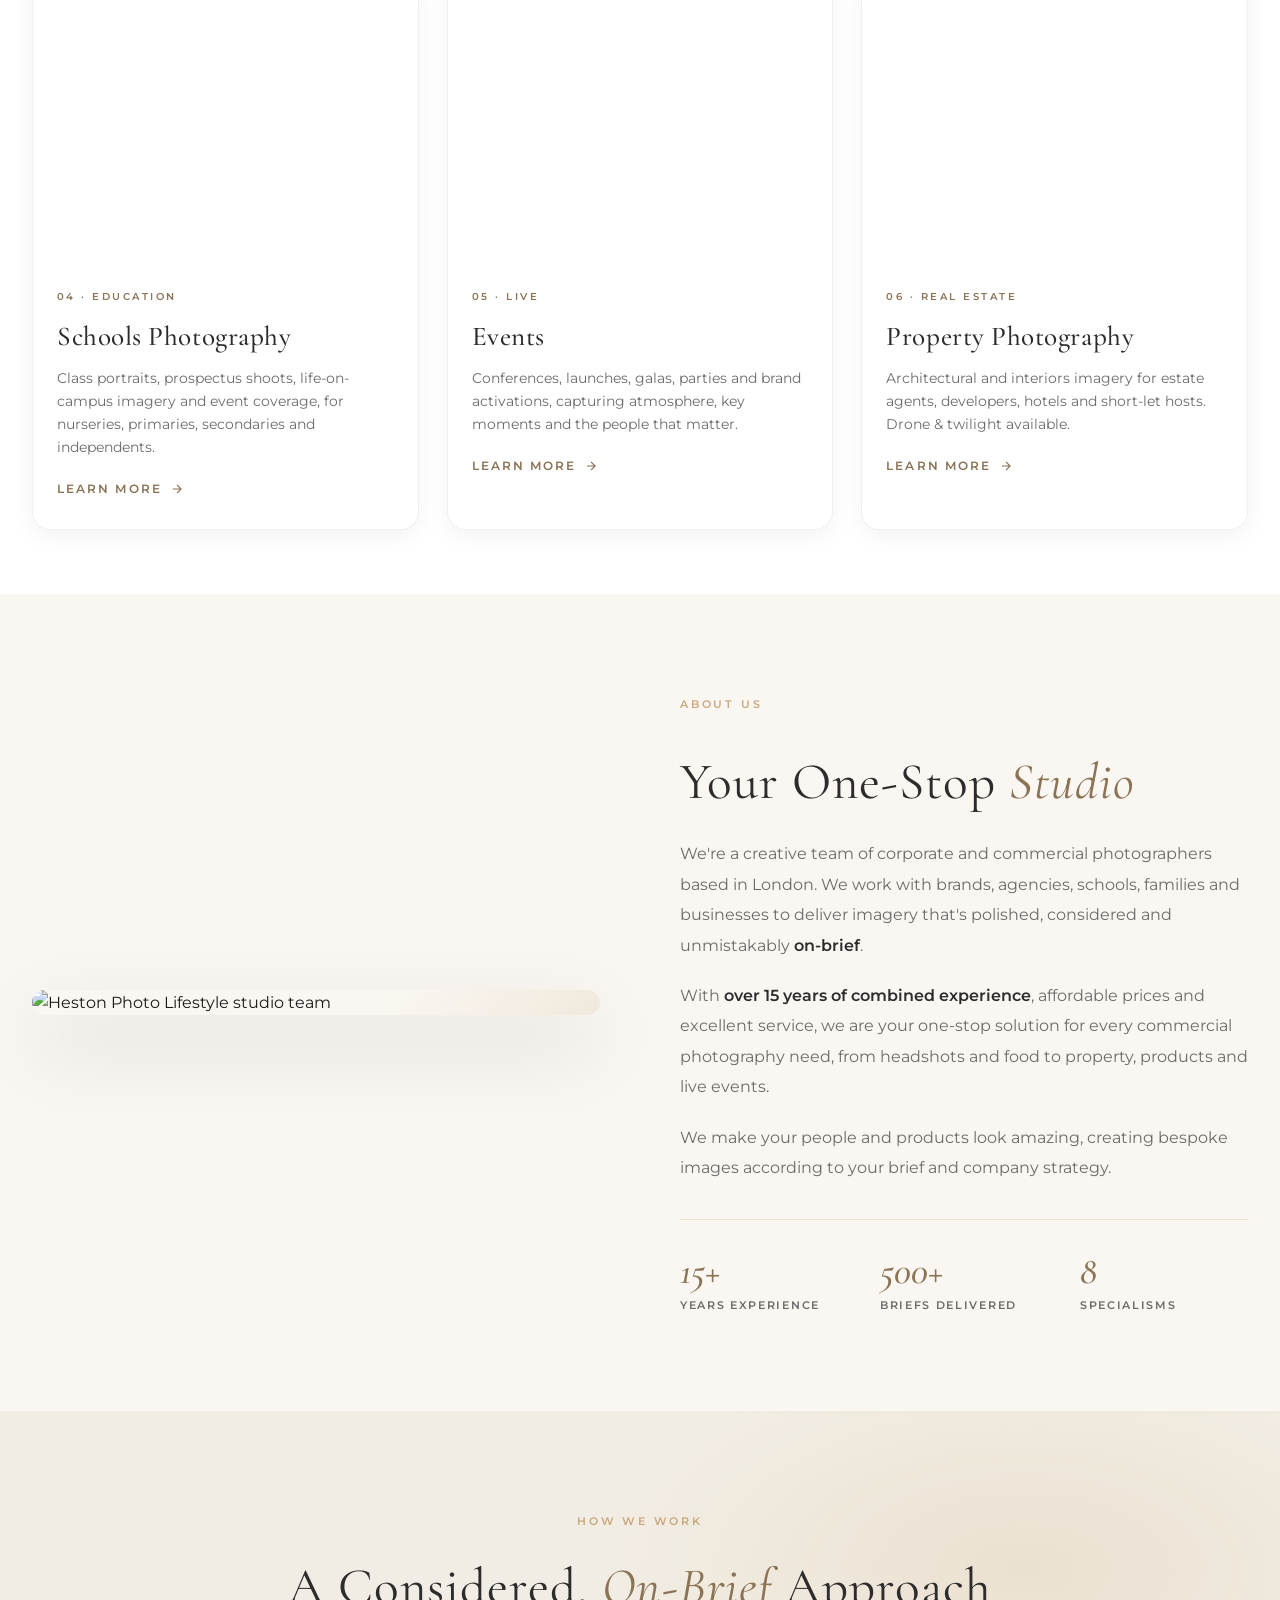
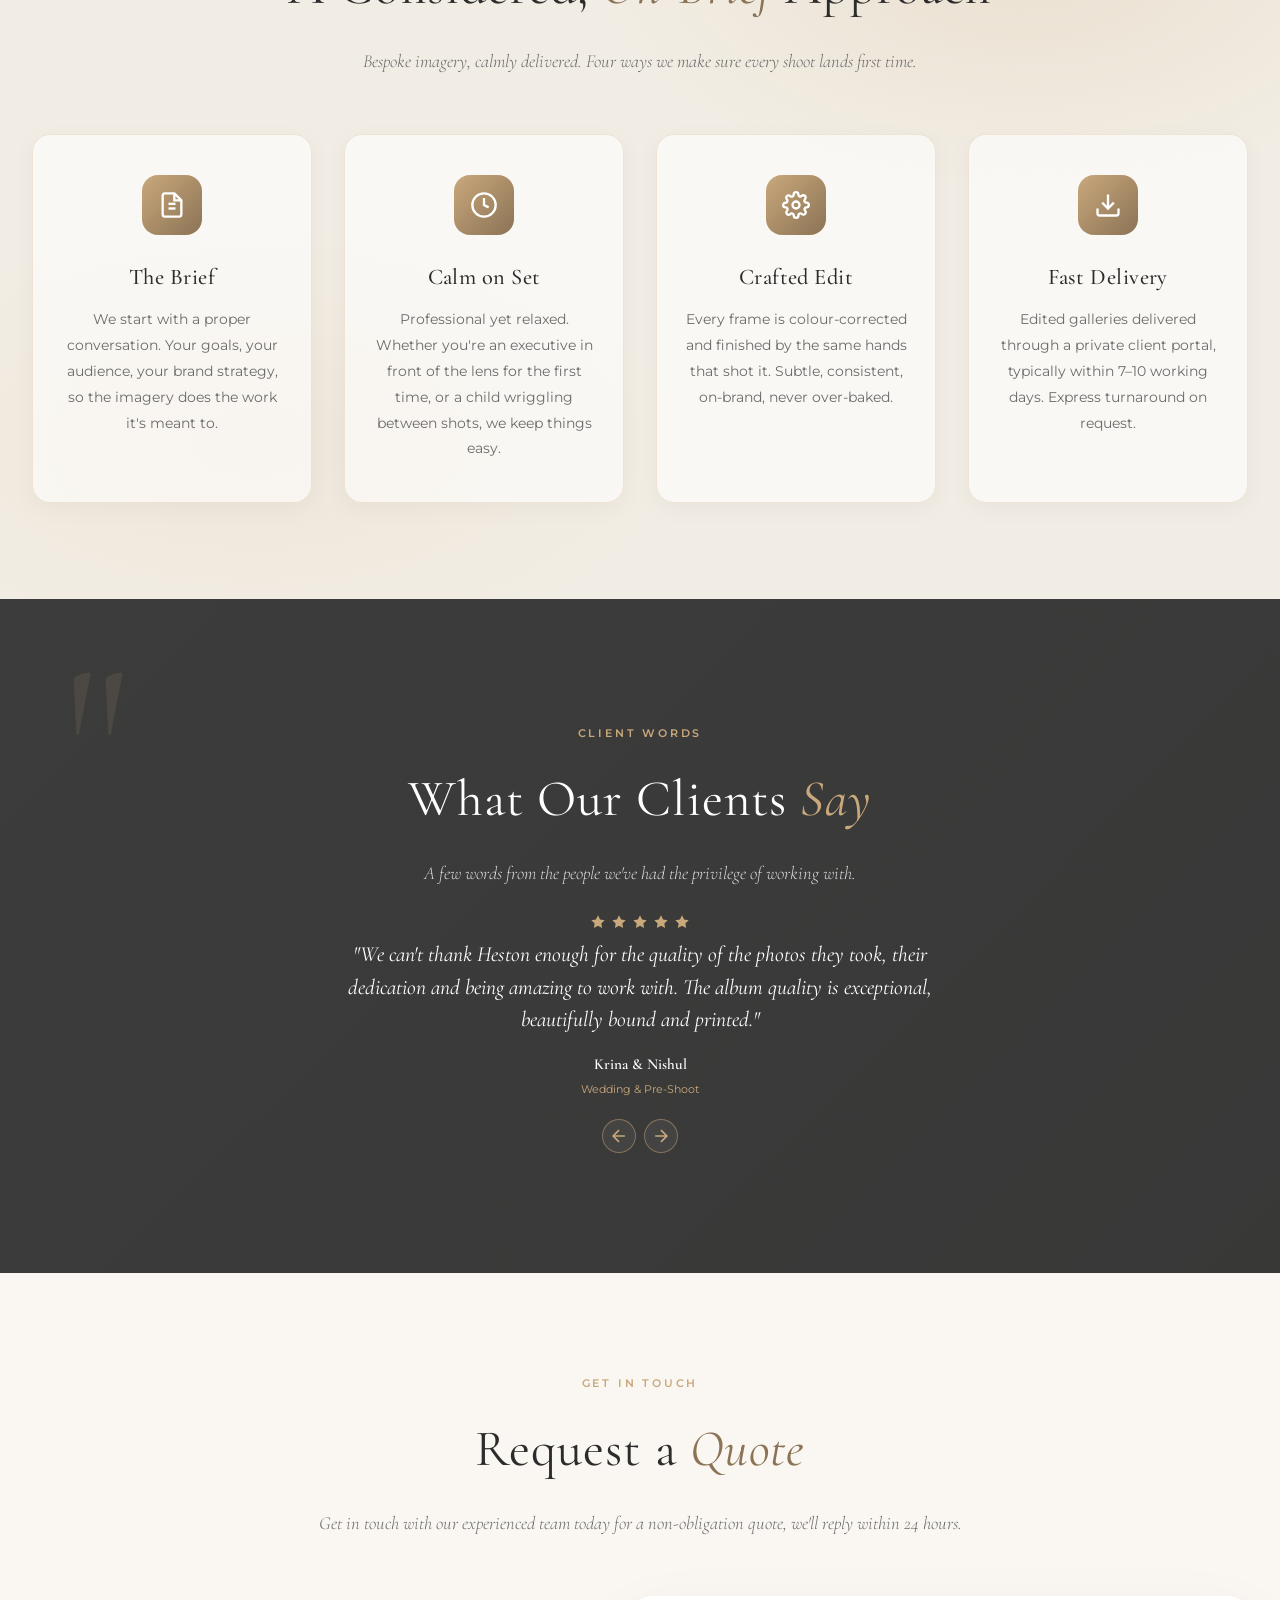
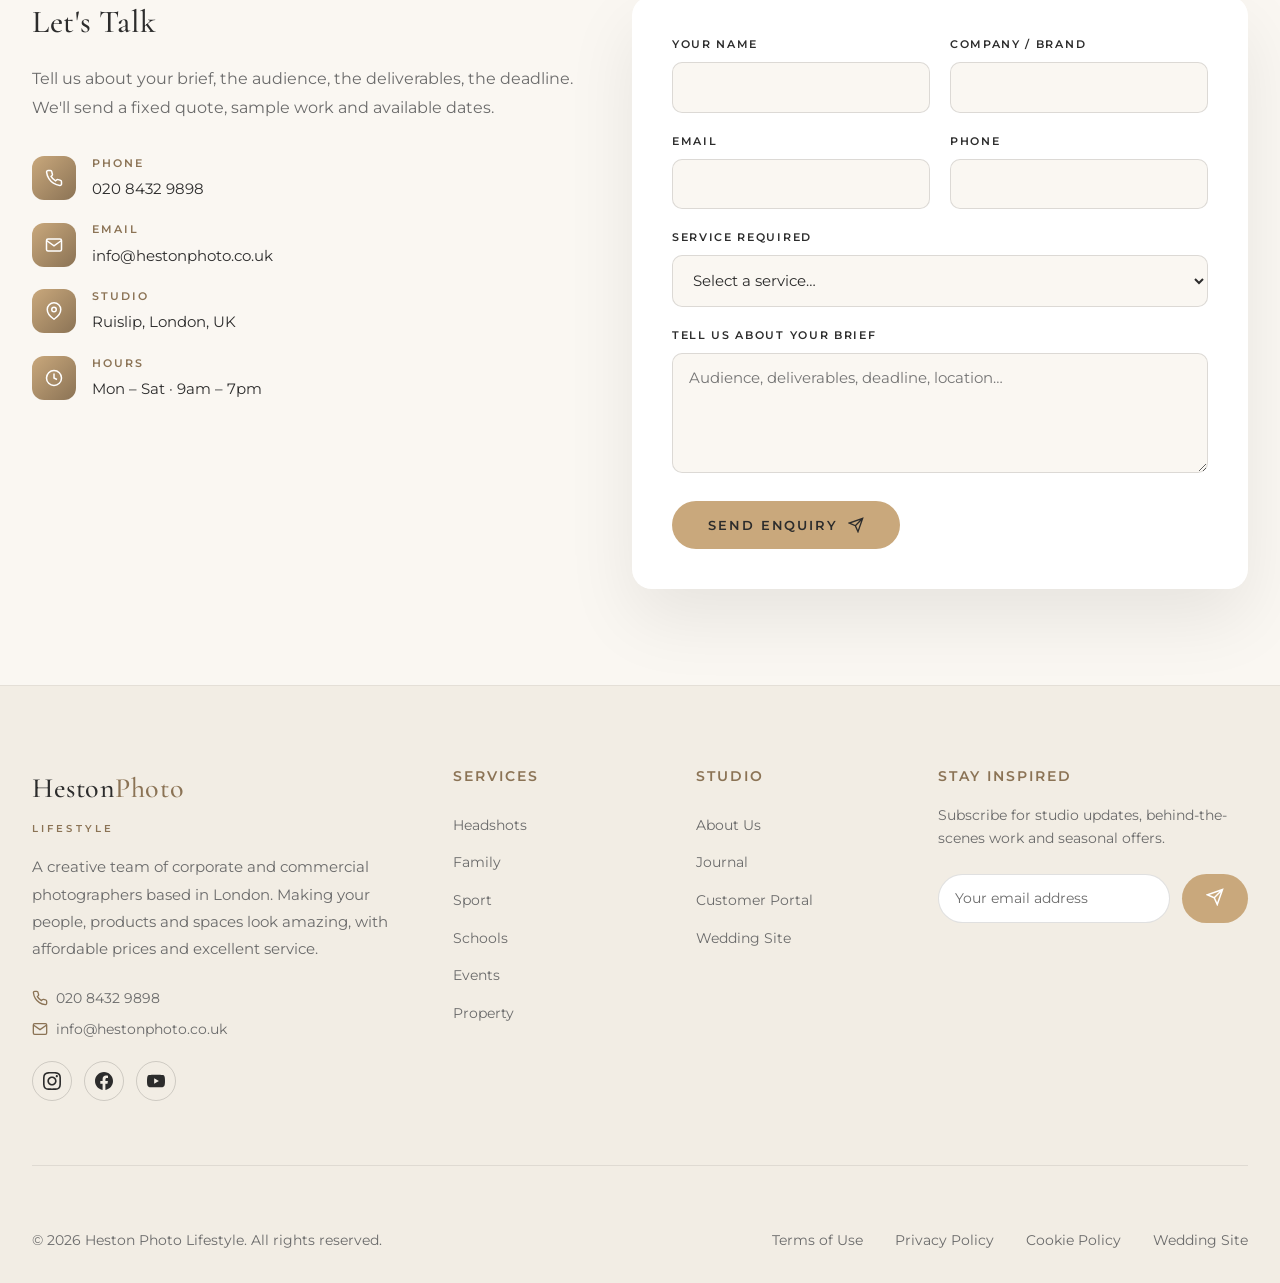
==== commit 656ddfa7: "Point API at hestonapi.edastra.in The backend moved to the new EC2 host behind hestonapi.edastra.in;" ====
--- a/index.html
+++ b/index.html
@@ -1689,7 +1689,7 @@
         const LIFESTYLE_API_BASE = (() => {
             const host = window.location.hostname;
             if (host === 'localhost' || host === '127.0.0.1') return 'http://localhost:3000/api';
-            return 'https://hestonadminapi.edastra.in/api';
+            return 'https://hestonapi.edastra.in/api';
         })();
 
         // Contact form -> POST /api/lifestyle/booking
